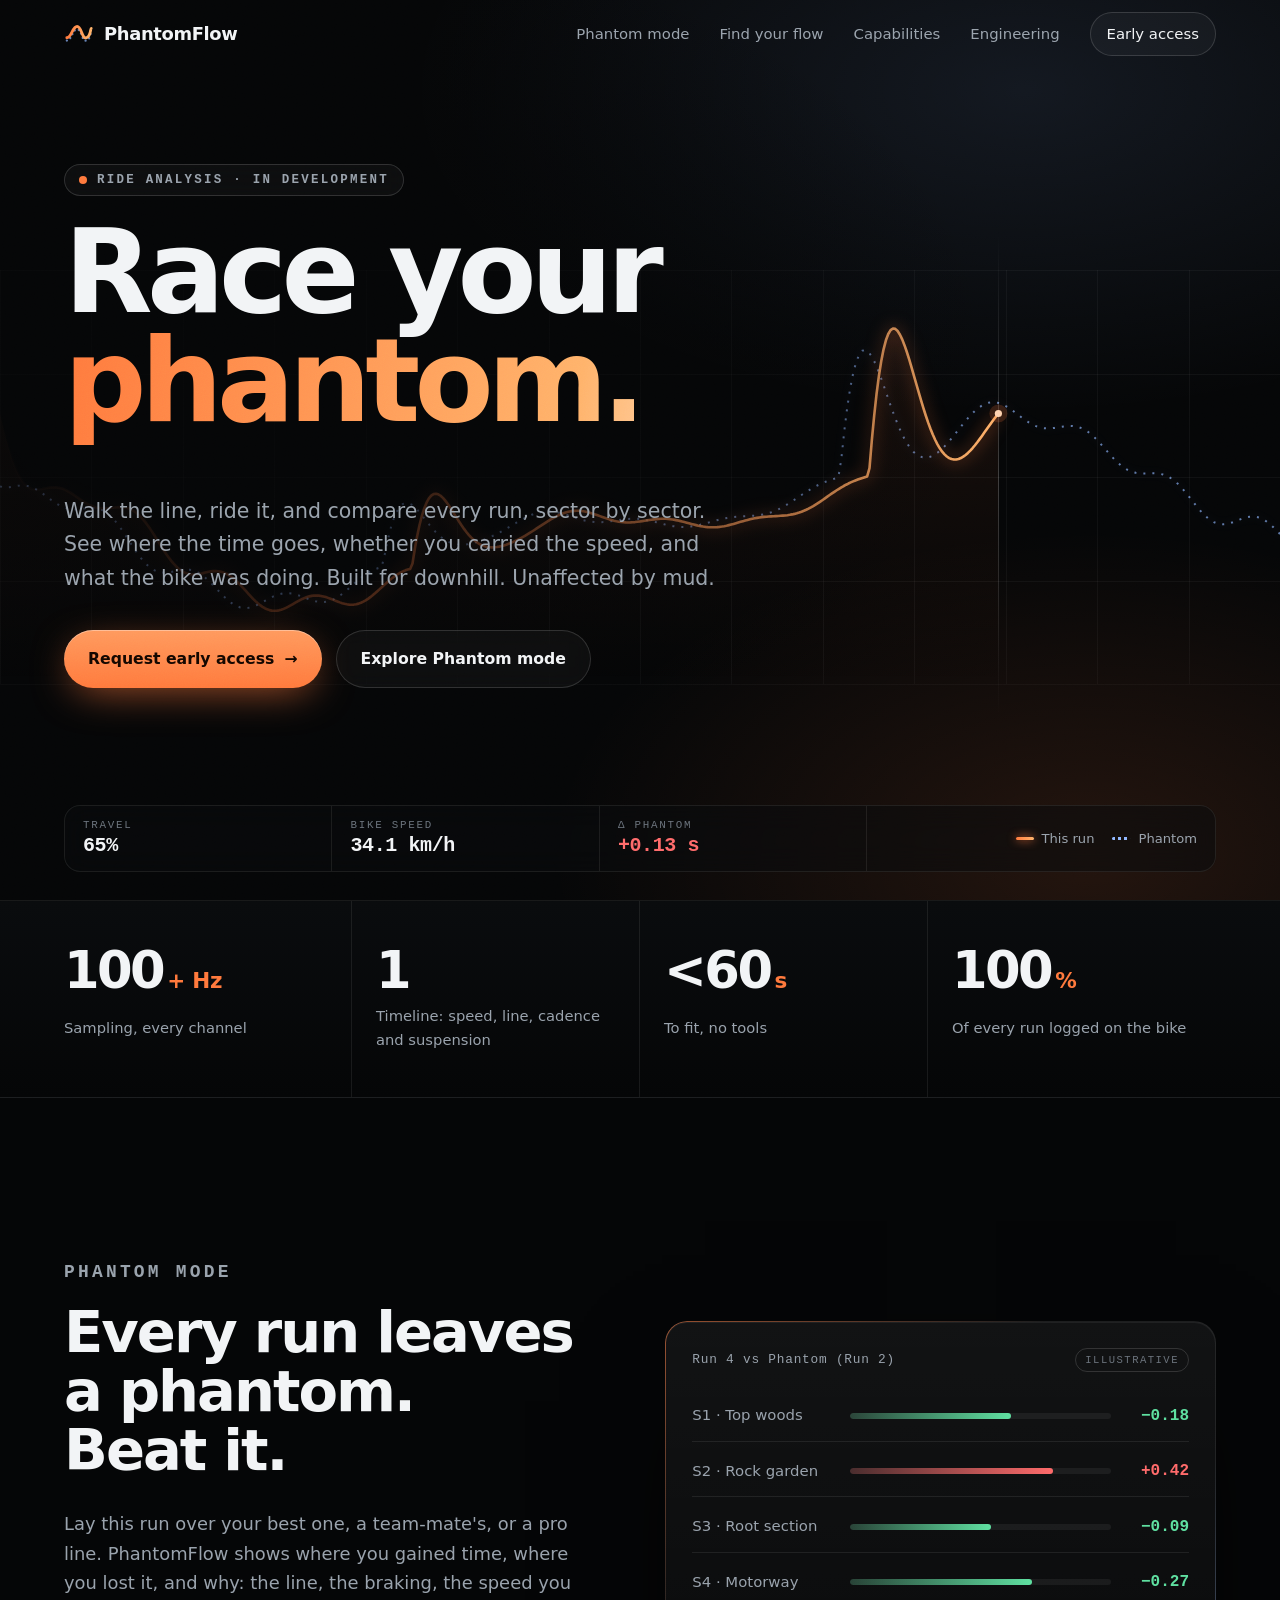
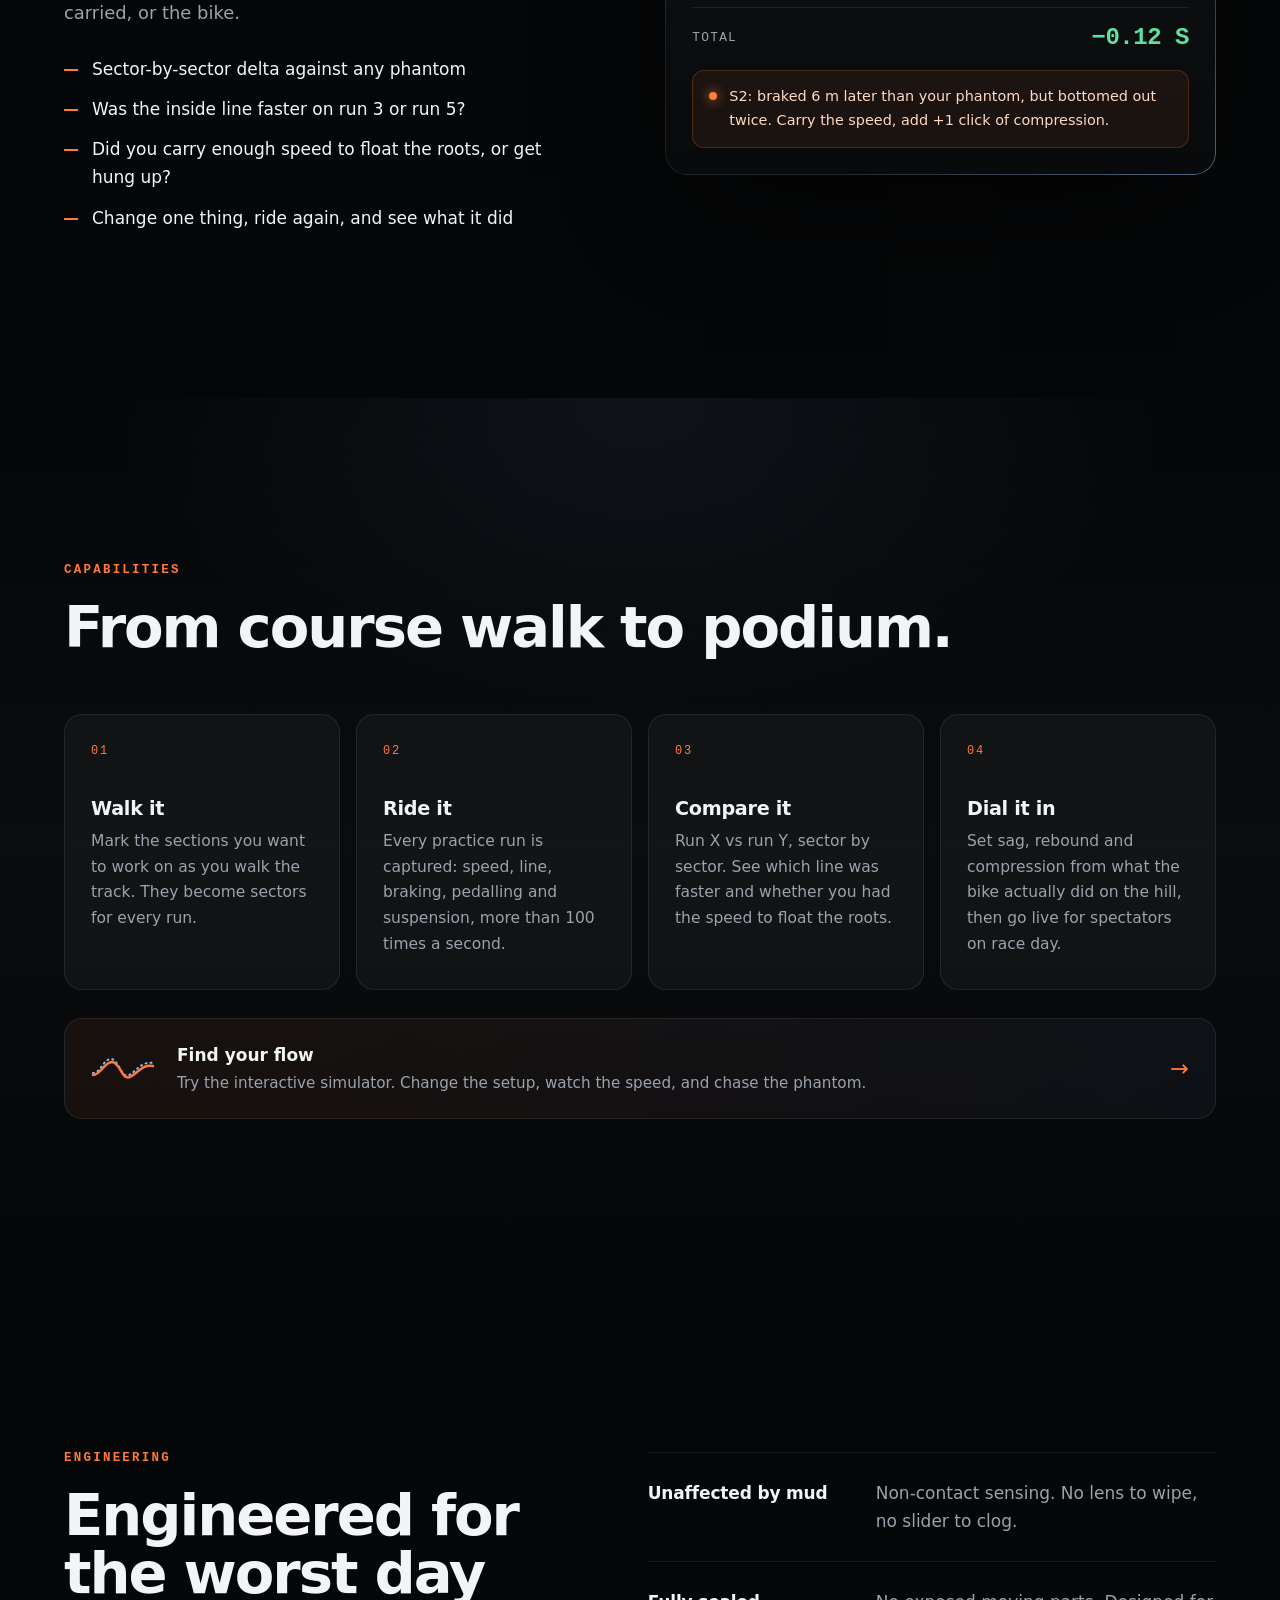
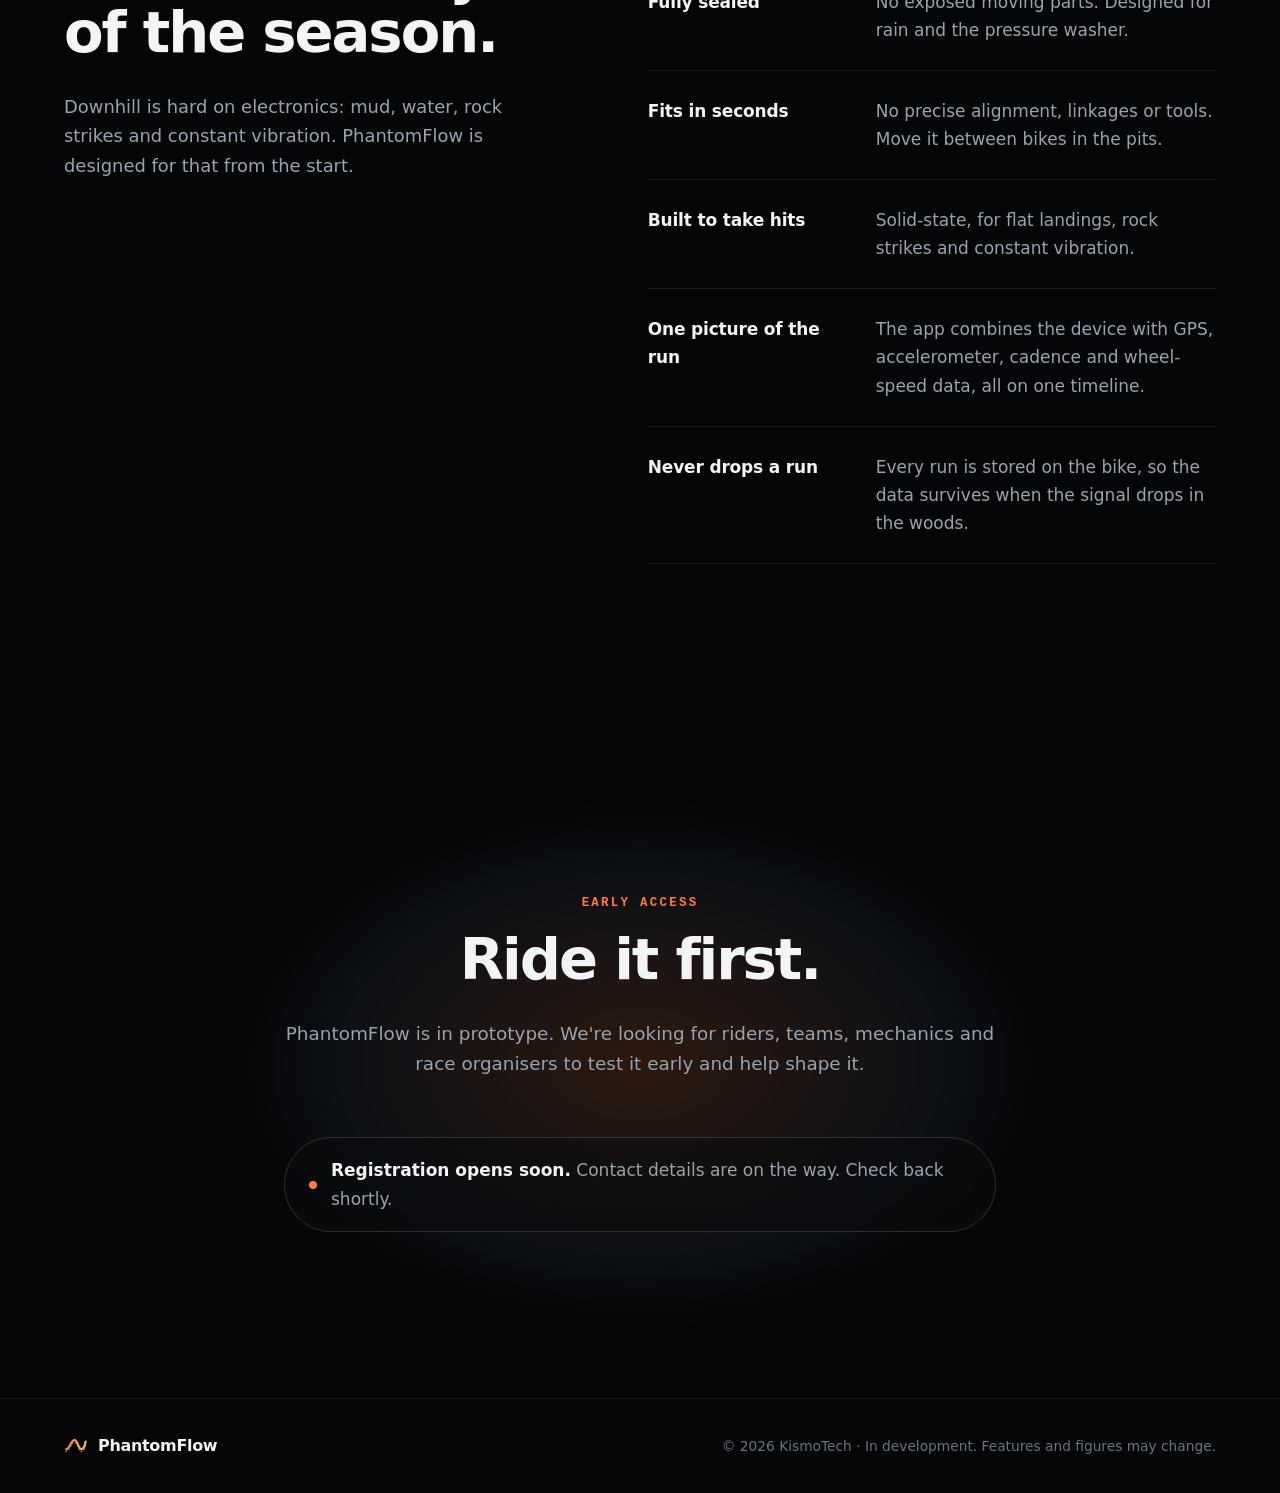
==== site/index.html @ 26a6f1a1 "Initial PhantomFlow.uk site and Pages deployment - Static site in site/: landing page (hero telemetr" ====
<!doctype html>
<html lang="en-GB">
<head>
  <meta charset="utf-8">
  <meta name="viewport" content="width=device-width, initial-scale=1">
  <title>PhantomFlow · Race your phantom</title>
  <meta name="description" content="PhantomFlow is next-generation ride analysis for downhill mountain biking. Compare every run sector by sector: speed, line, braking and suspension. Built for the mud. In development by KismoTech.">
  <meta name="color-scheme" content="dark">
  <meta name="theme-color" content="#050607">
  <meta property="og:title" content="PhantomFlow · Race your phantom">
  <meta property="og:description" content="Next-generation ride analysis for downhill mountain biking. Race your phantom.">
  <meta property="og:type" content="website">
  <link rel="icon" href="favicon.svg" type="image/svg+xml">
  <link rel="stylesheet" href="styles.css">
  <script src="main.js" defer></script>
  <script src="interactive.js" defer></script>
</head>
<body>
  <a class="skip" href="#main">Skip to content</a>

  <header class="site-header" data-header>
    <div class="wrap header-row">
      <a class="brand" href="./" aria-label="PhantomFlow home">
        <svg class="brand-mark" viewBox="0 0 32 32" aria-hidden="true"><use href="#mark"/></svg>
        <span>Phantom<b>Flow</b></span>
      </a>
      <nav aria-label="Primary">
        <a href="#phantom">Phantom mode</a>
        <a href="flow.html">Find your flow</a>
        <a href="#capabilities">Capabilities</a>
        <a href="#built">Engineering</a>
        <a href="#access" class="nav-cta">Early access</a>
      </nav>
    </div>
  </header>

  <main id="main">
    <!-- HERO -->
    <section class="hero" aria-labelledby="hero-title">
      <canvas class="hero-canvas" data-trace aria-hidden="true"></canvas>
      <div class="hero-vignette" aria-hidden="true"></div>

      <div class="wrap hero-inner">
        <p class="kicker reveal"><span class="pulse" aria-hidden="true"></span> Ride analysis · In development</p>
        <h1 id="hero-title" class="reveal">Race your<br><span class="gradient">phantom.</span></h1>
        <p class="lede reveal">Walk the line, ride it, and compare every run, sector by sector. See where
          the time goes, whether you carried the speed, and what the bike was doing. Built for downhill.
          Unaffected by mud.</p>
        <p class="hero-actions reveal">
          <a class="btn btn-primary" href="#access">Request early access <span aria-hidden="true">→</span></a>
          <a class="btn btn-quiet" href="#phantom">Explore Phantom mode</a>
        </p>
      </div>

      <div class="hud" aria-hidden="true">
        <div class="hud-cell"><span class="hud-label">Travel</span><span class="hud-val" data-hud="travel">—</span></div>
        <div class="hud-cell"><span class="hud-label">Bike speed</span><span class="hud-val" data-hud="speed">—</span></div>
        <div class="hud-cell"><span class="hud-label">Δ Phantom</span><span class="hud-val delta" data-hud="delta">—</span></div>
        <div class="hud-cell hud-legend">
          <span><i class="sw sw-live"></i>This run</span>
          <span><i class="sw sw-phantom"></i>Phantom</span>
        </div>
      </div>
    </section>

    <!-- SPEC STRIP -->
    <section class="specs" aria-label="Key figures">
      <div class="wrap spec-grid">
        <div class="spec reveal"><span class="spec-num">100<small>+ Hz</small></span><span class="spec-label">Sampling, every channel</span></div>
        <div class="spec reveal"><span class="spec-num">1</span><span class="spec-label">Timeline: speed, line, cadence and suspension</span></div>
        <div class="spec reveal"><span class="spec-num">&lt;60<small>s</small></span><span class="spec-label">To fit, no tools</span></div>
        <div class="spec reveal"><span class="spec-num">100<small>%</small></span><span class="spec-label">Of every run logged on the bike</span></div>
      </div>
    </section>

    <!-- PHANTOM MODE -->
    <section id="phantom" class="section" aria-labelledby="phantom-title">
      <div class="wrap split">
        <div class="split-copy">
          <p class="eyebrow reveal">Phantom mode</p>
          <h2 id="phantom-title" class="reveal">Every run leaves a phantom.<br>Beat it.</h2>
          <p class="reveal">Lay this run over your best one, a team-mate's, or a pro line.
            PhantomFlow shows where you gained time, where you lost it, and why: the line, the
            braking, the speed you carried, or the bike.</p>
          <ul class="bullets reveal">
            <li>Sector-by-sector delta against any phantom</li>
            <li>Was the inside line faster on run 3 or run 5?</li>
            <li>Did you carry enough speed to float the roots, or get hung up?</li>
            <li>Change one thing, ride again, and see what it did</li>
          </ul>
        </div>

        <figure class="panel sectors reveal" aria-label="Illustrative sector comparison">
          <figcaption class="panel-head">
            <span>Run 4 vs Phantom (Run 2)</span><span class="tag">Illustrative</span>
          </figcaption>
          <ol class="sector-list">
            <li><span>S1 · Top woods</span><span class="bar"><i style="--w:62%"></i></span><b class="gain">−0.18</b></li>
            <li><span>S2 · Rock garden</span><span class="bar"><i style="--w:78%" class="loss"></i></span><b class="loss">+0.42</b></li>
            <li><span>S3 · Root section</span><span class="bar"><i style="--w:54%"></i></span><b class="gain">−0.09</b></li>
            <li><span>S4 · Motorway</span><span class="bar"><i style="--w:70%"></i></span><b class="gain">−0.27</b></li>
          </ol>
          <div class="panel-foot">
            <span>Total</span><b class="gain">−0.12 s</b>
          </div>
          <p class="insight"><span class="insight-dot" aria-hidden="true"></span>S2: braked 6 m later than your phantom, but bottomed out twice. Carry the speed, add +1 click of compression.</p>
        </figure>
      </div>
    </section>

    <!-- CAPABILITIES -->
    <section id="capabilities" class="section section-tint" aria-labelledby="cap-title">
      <div class="wrap">
        <p class="eyebrow reveal">Capabilities</p>
        <h2 id="cap-title" class="reveal">From course walk to podium.</h2>
        <div class="cards">
          <article class="card reveal">
            <span class="card-idx">01</span>
            <h3>Walk it</h3>
            <p>Mark the sections you want to work on as you walk the track. They become sectors for every run.</p>
          </article>
          <article class="card reveal">
            <span class="card-idx">02</span>
            <h3>Ride it</h3>
            <p>Every practice run is captured: speed, line, braking, pedalling and suspension, more than 100 times a second.</p>
          </article>
          <article class="card reveal">
            <span class="card-idx">03</span>
            <h3>Compare it</h3>
            <p>Run X vs run Y, sector by sector. See which line was faster and whether you had the speed to float the roots.</p>
          </article>
          <article class="card reveal">
            <span class="card-idx">04</span>
            <h3>Dial it in</h3>
            <p>Set sag, rebound and compression from what the bike actually did on the hill, then go live for spectators on race day.</p>
          </article>
        </div>

        <a class="flow-teaser reveal" href="flow.html">
          <span class="flow-teaser-mark" aria-hidden="true">
            <svg viewBox="0 0 64 32"><path d="M2 20 C 10 20, 12 6, 20 6 S 30 26, 38 22 S 50 8, 62 10" fill="none" stroke="#8fb7ff" stroke-width="2" stroke-dasharray="1 4" stroke-linecap="round"/><path d="M2 22 C 10 22, 13 9, 21 9 S 31 28, 39 24 S 51 11, 62 13" fill="none" stroke="#ff7a3d" stroke-width="2.5" stroke-linecap="round"/></svg>
          </span>
          <span class="flow-teaser-copy">
            <strong>Find your flow</strong>
            <span>Try the interactive simulator. Change the setup, watch the speed, and chase the phantom.</span>
          </span>
          <span class="flow-teaser-go" aria-hidden="true">→</span>
        </a>
      </div>
    </section>

    <!-- ENGINEERING -->
    <section id="built" class="section" aria-labelledby="built-title">
      <div class="wrap two-col">
        <div>
          <p class="eyebrow reveal">Engineering</p>
          <h2 id="built-title" class="reveal">Engineered for the worst day of the season.</h2>
          <p class="muted reveal">Downhill is hard on electronics: mud, water, rock strikes and constant vibration.
            PhantomFlow is designed for that from the start.</p>
        </div>
        <ul class="ticks">
          <li class="reveal"><strong>Unaffected by mud</strong><span>Non-contact sensing. No lens to wipe, no slider to clog.</span></li>
          <li class="reveal"><strong>Fully sealed</strong><span>No exposed moving parts. Designed for rain and the pressure washer.</span></li>
          <li class="reveal"><strong>Fits in seconds</strong><span>No precise alignment, linkages or tools. Move it between bikes in the pits.</span></li>
          <li class="reveal"><strong>Built to take hits</strong><span>Solid-state, for flat landings, rock strikes and constant vibration.</span></li>
          <li class="reveal"><strong>One picture of the run</strong><span>The app combines the device with GPS, accelerometer, cadence and wheel-speed data, all on one timeline.</span></li>
          <li class="reveal"><strong>Never drops a run</strong><span>Every run is stored on the bike, so the data survives when the signal drops in the woods.</span></li>
        </ul>
      </div>
    </section>

    <!-- ACCESS -->
    <section id="access" class="section access" aria-labelledby="access-title">
      <canvas class="flow-field" data-flowfield aria-hidden="true"></canvas>
      <div class="wrap access-inner reveal">
        <p class="eyebrow">Early access</p>
        <h2 id="access-title">Ride it first.</h2>
        <p class="muted">PhantomFlow is in prototype. We're looking for riders, teams, mechanics and race
          organisers to test it early and help shape it.</p>
        <div class="contact-slot" role="status">
          <!-- CONTACT: replace this block once the domain and mailbox / form are live. -->
          <span class="pulse" aria-hidden="true"></span>
          <span><strong>Registration opens soon.</strong> Contact details are on the way. Check back shortly.</span>
        </div>
      </div>
    </section>
  </main>

  <footer class="site-footer">
    <div class="wrap footer-row">
      <a class="brand brand-sm" href="./"><svg class="brand-mark" viewBox="0 0 32 32" aria-hidden="true"><use href="#mark"/></svg><span>Phantom<b>Flow</b></span></a>
      <span>© 2026 KismoTech · In development. Features and figures may change.</span>
    </div>
  </footer>


  <svg width="0" height="0" style="position:absolute" aria-hidden="true">
    <defs>
      <linearGradient id="mark-g" x1="0" x2="1" y1="0" y2="0">
        <stop offset="0" stop-color="#ff7a3d"/><stop offset="1" stop-color="#ffb36b"/>
      </linearGradient>
    </defs>
    <symbol id="mark" viewBox="0 0 32 32">
      <path d="M3 23 C 8 23, 9 11, 14 11 S 19 25, 24 23 S 28 13, 29 13" fill="none" stroke="#8fb7ff" stroke-width="2.4" stroke-linecap="round" stroke-dasharray="0.1 4.6" opacity=".7"/>
      <path d="M3 20 C 8 20, 9 8, 14 8 S 19 22, 24 20 S 28 10, 29 10" fill="none" stroke="url(#mark-g)" stroke-width="3" stroke-linecap="round"/>
    </symbol>
  </svg>
</body>
</html>
---- site/styles.css ----
:root {
  color-scheme: dark;
  --bg: #050607;
  --bg-2: #0a0c0e;
  --surface: rgba(255, 255, 255, 0.035);
  --surface-2: rgba(255, 255, 255, 0.06);
  --hair: rgba(255, 255, 255, 0.08);
  --hair-2: rgba(255, 255, 255, 0.14);
  --text: #f2f4f6;
  --muted: #9aa3ad;
  --dim: #6b737c;
  --live: #ff7a3d;
  --live-2: #ffb36b;
  --phantom: #8fb7ff;
  --gain: #5fe0a1;
  --loss: #ff6b6b;
  --radius: 18px;
  --wrap: 1200px;
  --font: "Inter var", "Inter", "SF Pro Display", -apple-system, "Segoe UI Variable Display", "Segoe UI", system-ui, Roboto, "Helvetica Neue", Arial, sans-serif;
  --mono: "SF Mono", "JetBrains Mono", "Cascadia Code", ui-monospace, Menlo, Consolas, monospace;
  --ease: cubic-bezier(.2, .7, .1, 1);
}

*, *::before, *::after { box-sizing: border-box; }
html { scroll-behavior: smooth; background: var(--bg); }
@media (prefers-reduced-motion: reduce) { html { scroll-behavior: auto; } }

body {
  margin: 0;
  background: var(--bg);
  color: var(--text);
  font: 400 17px/1.65 var(--font);
  -webkit-font-smoothing: antialiased;
  text-rendering: optimizeLegibility;
  overflow-x: hidden;
}

/* subtle film grain over everything */
body::after {
  content: ""; position: fixed; inset: 0; pointer-events: none; z-index: 100; opacity: .06; mix-blend-mode: overlay;
  background-image: url("data:image/svg+xml,%3Csvg xmlns='http://www.w3.org/2000/svg' width='160' height='160'%3E%3Cfilter id='n'%3E%3CfeTurbulence type='fractalNoise' baseFrequency='.9' numOctaves='2' stitchTiles='stitch'/%3E%3C/filter%3E%3Crect width='100%25' height='100%25' filter='url(%23n)'/%3E%3C/svg%3E");
}

.wrap { max-width: var(--wrap); margin: 0 auto; padding: 0 24px; }
@media (max-width: 480px) { .wrap { padding: 0 16px; } }

a { color: inherit; }
h1, h2, h3 { margin: 0 0 .5em; font-weight: 700; letter-spacing: -0.035em; line-height: 1.02; }
h1 { font-size: clamp(3.2rem, 9vw, 7.5rem); font-weight: 800; letter-spacing: -0.05em; line-height: .95; }
h2 { font-size: clamp(2.1rem, 4.6vw, 3.6rem); }
h3 { font-size: 1.2rem; letter-spacing: -0.015em; line-height: 1.2; }
p { margin: 0 0 1.1em; }
.muted { color: var(--muted); }

.gradient {
  background: linear-gradient(100deg, var(--live) 0%, var(--live-2) 45%, #ffe2c4 60%, var(--phantom) 100%);
  -webkit-background-clip: text; background-clip: text; color: transparent;
  background-size: 200% 100%; animation: sheen 9s var(--ease) infinite alternate;
}
@keyframes sheen { to { background-position: 100% 0; } }

.skip { position: absolute; left: -999px; top: 8px; background: #fff; color: #000; padding: 8px 12px; border-radius: 8px; z-index: 200; }
.skip:focus { left: 8px; }
:focus-visible { outline: 2px solid var(--live); outline-offset: 4px; border-radius: 8px; }

.eyebrow, .kicker {
  font: 600 .78rem/1 var(--mono); letter-spacing: .18em; text-transform: uppercase; color: var(--live);
  margin-bottom: 22px;
}
.kicker { display: inline-flex; align-items: center; gap: 10px; color: var(--muted); padding: 9px 14px; border: 1px solid var(--hair-2); border-radius: 999px; background: var(--surface); backdrop-filter: blur(10px); }
.pulse { width: 8px; height: 8px; border-radius: 50%; background: var(--live); box-shadow: 0 0 0 0 rgba(255,122,61,.6); animation: pulse 2.2s infinite; flex: none; }
@keyframes pulse { 70% { box-shadow: 0 0 0 10px rgba(255,122,61,0); } 100% { box-shadow: 0 0 0 0 rgba(255,122,61,0); } }

/* ── Header ───────────────────────────────────────── */
.site-header { position: fixed; inset: 0 0 auto; z-index: 50; transition: background .4s var(--ease), border-color .4s var(--ease); border-bottom: 1px solid transparent; }
.site-header.is-scrolled { background: rgba(5, 6, 7, .72); backdrop-filter: saturate(160%) blur(16px); border-color: var(--hair); }
.header-row { display: flex; align-items: center; justify-content: space-between; height: 68px; gap: 20px; }
.brand { display: inline-flex; align-items: center; gap: 10px; text-decoration: none; font-weight: 600; font-size: 1.12rem; letter-spacing: -0.02em; }
.brand b { font-weight: 800; }
.brand-mark { width: 30px; height: 30px; }
nav { display: flex; align-items: center; gap: 30px; }
nav a { text-decoration: none; color: var(--muted); font-size: .93rem; transition: color .2s; }
nav a:hover { color: var(--text); }
.nav-cta { color: var(--text) !important; padding: 9px 16px; border: 1px solid var(--hair-2); border-radius: 999px; background: var(--surface); }
.nav-cta:hover { border-color: rgba(255,122,61,.6); }
@media (max-width: 760px) { nav a:not(.nav-cta) { display: none; } }

/* ── Buttons ─────────────────────────────────────── */
.btn { display: inline-flex; align-items: center; gap: 10px; padding: 15px 24px; border-radius: 999px; font-weight: 600; font-size: .98rem; text-decoration: none; transition: transform .25s var(--ease), box-shadow .25s var(--ease), background .25s; }
.btn:hover { transform: translateY(-2px); }
.btn-primary { color: #140700; background: linear-gradient(180deg, #ff9a5e, var(--live)); box-shadow: 0 10px 40px -10px rgba(255,122,61,.7), inset 0 1px 0 rgba(255,255,255,.35); }
.btn-primary:hover { box-shadow: 0 16px 50px -10px rgba(255,122,61,.85), inset 0 1px 0 rgba(255,255,255,.35); }
.btn-quiet { color: var(--text); border: 1px solid var(--hair-2); background: var(--surface); backdrop-filter: blur(10px); }
.btn-quiet:hover { background: var(--surface-2); }

/* ── Hero ────────────────────────────────────────── */
.hero { position: relative; min-height: 100svh; display: flex; flex-direction: column; justify-content: center; padding: 120px 0 150px; overflow: hidden; isolation: isolate; }
.hero-canvas { position: absolute; inset: 0; width: 100%; height: 100%; z-index: -2; }
.hero-vignette { position: absolute; inset: 0; z-index: -1; pointer-events: none;
  background:
    radial-gradient(60% 50% at 18% 40%, rgba(5,6,7,.92) 0%, rgba(5,6,7,.55) 55%, transparent 100%),
    radial-gradient(80% 60% at 80% 10%, rgba(143,183,255,.10), transparent 60%),
    radial-gradient(70% 60% at 85% 95%, rgba(255,122,61,.12), transparent 60%),
    linear-gradient(180deg, rgba(5,6,7,.6) 0%, transparent 25%, transparent 70%, var(--bg) 100%);
}
.hero-inner { position: relative; width: 100%; }
.lede { font-size: clamp(1.1rem, 1.6vw, 1.32rem); color: var(--muted); max-width: 32em; margin-top: 8px; }
.hero-actions { display: flex; flex-wrap: wrap; gap: 14px; margin-top: 34px; }

.hud { position: absolute; left: 50%; bottom: 28px; transform: translateX(-50%); width: min(var(--wrap) - 48px, calc(100% - 32px));
  display: grid; grid-template-columns: repeat(3, 1fr) 1.3fr; border: 1px solid var(--hair); border-radius: 16px; background: rgba(10,12,14,.55); backdrop-filter: blur(14px); overflow: hidden; }
.hud-cell { padding: 14px 18px; display: grid; gap: 4px; border-right: 1px solid var(--hair); }
.hud-cell:last-child { border-right: 0; }
.hud-label { font: 500 .68rem/1 var(--mono); letter-spacing: .16em; text-transform: uppercase; color: var(--dim); }
.hud-val { font: 600 1.25rem/1.1 var(--mono); font-variant-numeric: tabular-nums; letter-spacing: -0.02em; }
.hud-val.delta.ahead { color: var(--gain); }
.hud-val.delta.behind { color: var(--loss); }
.hud-legend { display: flex; align-items: center; justify-content: flex-end; gap: 18px; font-size: .82rem; color: var(--muted); }
.hud-legend span { display: inline-flex; align-items: center; gap: 8px; }
.sw { width: 18px; height: 3px; border-radius: 2px; display: inline-block; }
.sw-live { background: linear-gradient(90deg, var(--live), var(--live-2)); box-shadow: 0 0 10px var(--live); }
.sw-phantom { background: repeating-linear-gradient(90deg, var(--phantom) 0 3px, transparent 3px 6px); }
@media (max-width: 760px) {
  .hud { grid-template-columns: repeat(3, 1fr); }
  .hud-legend { display: none; }
  .hud-cell { padding: 12px; }
  .hud-val { font-size: 1.02rem; }
}

/* ── Spec strip ─────────────────────────────────── */
.specs { border-block: 1px solid var(--hair); background: linear-gradient(180deg, var(--bg-2), var(--bg)); }
.spec-grid { display: grid; grid-template-columns: repeat(4, 1fr); }
.spec { padding: 44px 24px; border-right: 1px solid var(--hair); display: grid; gap: 8px; }
.spec:first-child { padding-left: 0; }
.spec:last-child { border-right: 0; }
.spec-num { font-size: clamp(2.2rem, 4vw, 3.4rem); font-weight: 700; letter-spacing: -0.05em; line-height: 1; font-variant-numeric: tabular-nums; }
.spec-num small { font-size: .42em; font-weight: 600; letter-spacing: -0.01em; color: var(--live); margin-left: 4px; }
.spec-label { color: var(--muted); font-size: .92rem; }
@media (max-width: 860px) {
  .spec-grid { grid-template-columns: repeat(2, 1fr); }
  .spec { padding: 30px 20px; }
  .spec:nth-child(2n) { border-right: 0; }
  .spec:nth-child(-n+2) { border-bottom: 1px solid var(--hair); }
  .spec:nth-child(odd) { padding-left: 0; }
}

/* ── Sections ───────────────────────────────────── */
.section { padding: clamp(90px, 13vw, 170px) 0; position: relative; }
.section-tint { background:
  radial-gradient(60% 50% at 50% 0%, rgba(143,183,255,.07), transparent 70%),
  linear-gradient(180deg, var(--bg) 0%, var(--bg-2) 50%, var(--bg) 100%); }

.split { display: grid; grid-template-columns: 1fr 1.05fr; gap: clamp(40px, 6vw, 90px); align-items: center; }
@media (max-width: 920px) { .split { grid-template-columns: 1fr; } }
.split-copy > p { color: var(--muted); font-size: 1.12rem; max-width: 30em; }
.bullets { list-style: none; padding: 0; margin: 28px 0 0; display: grid; gap: 12px; }
.bullets li { display: flex; gap: 14px; align-items: baseline; color: var(--text); }
.bullets li::before { content: ""; width: 14px; height: 2px; background: var(--live); flex: none; transform: translateY(-4px); }

/* glass panel */
.panel { margin: 0; position: relative; border-radius: 22px; padding: 26px; background: linear-gradient(180deg, rgba(255,255,255,.055), rgba(255,255,255,.02)); border: 1px solid var(--hair); box-shadow: 0 40px 120px -40px rgba(0,0,0,.9), inset 0 1px 0 rgba(255,255,255,.06); }
.panel::before { content: ""; position: absolute; inset: -1px; border-radius: inherit; padding: 1px; pointer-events: none;
  background: linear-gradient(140deg, rgba(255,122,61,.55), transparent 35%, transparent 65%, rgba(143,183,255,.45));
  -webkit-mask: linear-gradient(#000 0 0) content-box, linear-gradient(#000 0 0); -webkit-mask-composite: xor; mask-composite: exclude; }
.panel-head { display: flex; justify-content: space-between; align-items: center; font: 500 .8rem/1 var(--mono); letter-spacing: .06em; color: var(--muted); margin-bottom: 18px; }
.tag { white-space: nowrap; font-size: .66rem; letter-spacing: .14em; text-transform: uppercase; padding: 6px 9px; border-radius: 999px; border: 1px solid var(--hair-2); color: var(--dim); }
.sector-list { list-style: none; margin: 0; padding: 0; display: grid; gap: 4px; }
.sector-list li { display: grid; grid-template-columns: 9.5em 1fr 4.2em; gap: 16px; align-items: center; padding: 13px 0; border-bottom: 1px solid var(--hair); font-size: .93rem; }
.sector-list li > span:first-child { color: var(--muted); }
.sector-list b, .panel-foot b { font: 600 1rem/1 var(--mono); text-align: right; font-variant-numeric: tabular-nums; }
.bar { height: 6px; border-radius: 6px; background: rgba(255,255,255,.06); overflow: hidden; }
.bar i { display: block; height: 100%; width: 0; border-radius: inherit; background: linear-gradient(90deg, rgba(95,224,161,.2), var(--gain)); transition: width 1.4s var(--ease) .2s; }
.bar i.loss { background: linear-gradient(90deg, rgba(255,107,107,.2), var(--loss)); }
.is-visible .bar i { width: var(--w); }
.gain { color: var(--gain); } .loss { color: var(--loss); }
.panel-foot { display: flex; justify-content: space-between; align-items: center; padding: 18px 0 4px; font: 500 .8rem/1 var(--mono); letter-spacing: .1em; text-transform: uppercase; color: var(--muted); }
.panel-foot b { font-size: 1.5rem; letter-spacing: -0.02em; }
.insight { display: flex; gap: 12px; align-items: flex-start; margin: 16px 0 0; padding: 14px 16px; border-radius: 12px; background: rgba(255,122,61,.07); border: 1px solid rgba(255,122,61,.22); font-size: .9rem; color: #ffd9c2; }
.insight-dot { width: 8px; height: 8px; border-radius: 50%; background: var(--live); margin-top: 7px; flex: none; box-shadow: 0 0 12px var(--live); }
@media (max-width: 520px) { .sector-list li { grid-template-columns: 1fr 3.6em; } .sector-list .bar { grid-column: 1 / -1; grid-row: 2; } }

/* cards */
.cards { display: grid; grid-template-columns: repeat(4, 1fr); gap: 16px; margin-top: 56px; }
@media (max-width: 1000px) { .cards { grid-template-columns: repeat(2, 1fr); } }
@media (max-width: 560px) { .cards { grid-template-columns: 1fr; } }
.card { position: relative; padding: 30px 26px 32px; border-radius: var(--radius); background: var(--surface); border: 1px solid var(--hair); transition: transform .5s var(--ease), border-color .4s, background .4s; overflow: hidden; }
.card::after { content: ""; position: absolute; inset: auto -40% -60% -40%; height: 70%; background: radial-gradient(closest-side, rgba(255,122,61,.18), transparent); opacity: 0; transition: opacity .5s; }
.card:hover { transform: translateY(-4px); border-color: var(--hair-2); background: var(--surface-2); }
.card:hover::after { opacity: 1; }
.card-idx { display: block; font: 500 .75rem/1 var(--mono); color: var(--live); letter-spacing: .14em; margin-bottom: 40px; }
.card p { color: var(--muted); margin: 0; font-size: .97rem; }

/* engineering */
.two-col { display: grid; grid-template-columns: 1fr 1.15fr; gap: clamp(40px, 7vw, 110px); align-items: start; }
@media (max-width: 920px) { .two-col { grid-template-columns: 1fr; } }
.two-col > div { position: sticky; top: 110px; }
@media (max-width: 920px) { .two-col > div { position: static; } }
.two-col .muted { font-size: 1.12rem; max-width: 28em; }
.ticks { list-style: none; margin: 0; padding: 0; border-top: 1px solid var(--hair); }
.ticks li { display: grid; grid-template-columns: 12em 1fr; gap: 24px; padding: 26px 0; border-bottom: 1px solid var(--hair); }
.ticks strong { font-weight: 650; letter-spacing: -0.01em; }
.ticks span { color: var(--muted); }
@media (max-width: 600px) { .ticks li { grid-template-columns: 1fr; gap: 6px; } }

/* access */
.access { overflow: hidden; }
.access::before { content: ""; position: absolute; left: 50%; top: 50%; width: 1100px; height: 700px; transform: translate(-50%, -50%); pointer-events: none;
  background: radial-gradient(closest-side, rgba(255,122,61,.16), rgba(143,183,255,.06) 55%, transparent 75%); filter: blur(10px); }
.access-inner { position: relative; max-width: 760px; text-align: center; }
.access-inner .muted { font-size: 1.15rem; }
.contact-slot { margin: 38px auto 0; display: inline-flex; align-items: center; gap: 14px; text-align: left; padding: 18px 24px; border-radius: 999px; border: 1px solid var(--hair-2); background: rgba(10,12,14,.6); backdrop-filter: blur(12px); color: var(--muted); }
.contact-slot strong { color: var(--text); font-weight: 600; }
@media (max-width: 600px) { .contact-slot { border-radius: 18px; } }

/* footer */
.site-footer { border-top: 1px solid var(--hair); padding: 34px 0; font-size: .86rem; color: var(--dim); }
.footer-row { display: flex; justify-content: space-between; align-items: center; gap: 16px; flex-wrap: wrap; }
.brand-sm { font-size: 1rem; color: var(--text); }
.brand-sm .brand-mark { width: 24px; height: 24px; }

/* ── Reveal on scroll ───────────────────────────── */
.js .reveal { opacity: 0; transform: translateY(26px); filter: blur(6px); transition: opacity 1s var(--ease), transform 1s var(--ease), filter 1s var(--ease); transition-delay: var(--d, 0s); }
.js .reveal.is-visible { opacity: 1; transform: none; filter: none; }
@media (prefers-reduced-motion: reduce) {
  .js .reveal { opacity: 1; transform: none; filter: none; transition: none; }
  .gradient, .pulse { animation: none; }
  .bar i { transition: none; }
}

/* ── Find your flow (tuner) ─────────────────────── */
.section-flow { background: radial-gradient(55% 45% at 50% 60%, rgba(255,122,61,.07), transparent 70%); }
.flow-head { max-width: 760px; margin: 0 auto 48px; text-align: center; }
.flow-head .muted { font-size: 1.12rem; }
.tuner { max-width: 980px; margin: 0 auto; padding: 26px 26px 30px; }
.tuner-top { display: flex; justify-content: space-between; align-items: flex-start; gap: 16px; margin-bottom: 14px; }
.readouts { display: grid; grid-template-columns: repeat(4, minmax(0, 1fr)); gap: 28px; }
.readouts > div { display: grid; gap: 6px; }
.readouts b { font: 600 1.35rem/1 var(--mono); font-variant-numeric: tabular-nums; letter-spacing: -0.02em; transition: color .3s; }
.tuner-canvas { width: 100%; height: clamp(320px, 40vw, 440px); display: block; border-radius: 12px; background: rgba(0,0,0,.25); border: 1px solid var(--hair); }
.tuner-verdict { min-height: 1.6em; margin: 14px 0 22px; color: var(--muted); font-size: .95rem; }
.tuner-verdict strong { color: var(--text); }
.controls { display: grid; grid-template-columns: 1fr 1fr; gap: 28px 40px; }
.control { display: grid; gap: 10px; }
.control-row { display: flex; justify-content: space-between; font-weight: 600; font-size: .95rem; }
.control-row output { font: 600 .95rem/1 var(--mono); color: var(--live); }
.control-hint { display: flex; justify-content: space-between; font: 500 .7rem/1 var(--mono); letter-spacing: .14em; text-transform: uppercase; color: var(--dim); }
input[type="range"] { -webkit-appearance: none; appearance: none; width: 100%; height: 28px; background: transparent; cursor: pointer; margin: 0; }
input[type="range"]::-webkit-slider-runnable-track { height: 4px; border-radius: 4px; background: linear-gradient(90deg, var(--live) var(--p, 50%), rgba(255,255,255,.1) var(--p, 50%)); }
input[type="range"]::-moz-range-track { height: 4px; border-radius: 4px; background: rgba(255,255,255,.1); }
input[type="range"]::-moz-range-progress { height: 4px; border-radius: 4px; background: var(--live); }
input[type="range"]::-webkit-slider-thumb { -webkit-appearance: none; width: 22px; height: 22px; margin-top: -9px; border-radius: 50%; background: #fff; border: 0; box-shadow: 0 0 0 6px rgba(255,122,61,.22), 0 4px 14px rgba(0,0,0,.6); transition: box-shadow .2s; }
input[type="range"]::-moz-range-thumb { width: 22px; height: 22px; border-radius: 50%; background: #fff; border: 0; box-shadow: 0 0 0 6px rgba(255,122,61,.22), 0 4px 14px rgba(0,0,0,.6); }
input[type="range"]:hover::-webkit-slider-thumb, input[type="range"]:focus-visible::-webkit-slider-thumb { box-shadow: 0 0 0 9px rgba(255,122,61,.3), 0 4px 14px rgba(0,0,0,.6); }
input[type="range"]:focus-visible { outline: none; }
@media (max-width: 760px) {
  .tuner { padding: 20px 16px 24px; }
  .tuner-top { flex-direction: column-reverse; }
  .readouts { grid-template-columns: repeat(2, 1fr); gap: 16px 24px; width: 100%; }
  .controls { grid-template-columns: 1fr; }
}

/* ── Flow field behind early access ─────────────── */
.flow-field { position: absolute; inset: 0; width: 100%; height: 100%; z-index: 0; opacity: .9;
  -webkit-mask: radial-gradient(70% 70% at 50% 50%, #000 30%, transparent 85%); mask: radial-gradient(70% 70% at 50% 50%, #000 30%, transparent 85%); }
.access-inner { z-index: 1; }


@media (max-width: 899px) {
  .hero { justify-content: flex-start; padding: 116px 0 290px; }
  .kicker { font-size: .66rem; letter-spacing: .12em; white-space: nowrap; }
}
@media (max-width: 480px) { .panel-head { font-size: .7rem; letter-spacing: .02em; } .panel-head .tag { display: none; } .hud-cell .hud-label { letter-spacing: .08em; } }

/* ── Flow teaser (home) ─────────────────────────── */
.flow-teaser { margin-top: 28px; display: flex; align-items: center; gap: 22px; padding: 22px 26px; border-radius: var(--radius); border: 1px solid var(--hair); background: linear-gradient(100deg, rgba(255,122,61,.07), rgba(143,183,255,.05)); text-decoration: none; transition: border-color .3s, transform .4s var(--ease); }
.flow-teaser:hover { border-color: rgba(255,122,61,.45); transform: translateY(-2px); }
.flow-teaser-mark svg { width: 64px; height: 32px; display: block; }
.flow-teaser-copy { display: grid; gap: 2px; flex: 1; }
.flow-teaser-copy span { color: var(--muted); font-size: .95rem; }
.flow-teaser-go { font-size: 1.4rem; color: var(--live); transition: transform .3s var(--ease); }
.flow-teaser:hover .flow-teaser-go { transform: translateX(4px); }
@media (max-width: 560px) { .flow-teaser-mark { display: none; } .flow-teaser { padding: 18px 20px; } }

/* ── Flow page ──────────────────────────────────── */
.flow-page { padding-top: 140px; min-height: 100svh; }
.flow-page h1 { font-size: clamp(2.8rem, 7vw, 5rem); }
.back { display: inline-flex; gap: 8px; margin-bottom: 26px; color: var(--muted); text-decoration: none; font-size: .9rem; }
.back:hover { color: var(--text); }
.howto { max-width: 980px; margin: 56px auto 0; display: grid; grid-template-columns: repeat(3, 1fr); gap: 28px; }
.howto-item h2 { font-size: 1.05rem; letter-spacing: -0.01em; margin: 14px 0 6px; }
.howto-item p { color: var(--muted); font-size: .94rem; margin: 0; }
.howto-item .sw { width: 28px; }
.howto-dot { display: inline-block; width: 10px; height: 10px; border-radius: 50%; background: var(--loss); box-shadow: 0 0 0 5px rgba(255,107,107,.2); }
@media (max-width: 760px) { .howto { grid-template-columns: 1fr; gap: 20px; } }
.flow-note { max-width: 980px; margin: 44px auto 0; color: var(--dim); font-size: .88rem; text-align: center; }
.flow-cta { display: flex; justify-content: center; flex-wrap: wrap; gap: 14px; margin-top: 30px; }
nav a[aria-current="page"] { color: var(--text); }

/* ── Flow page: splits, float, fusion ───────────── */
.splits { list-style: none; margin: 14px 0 0; padding: 0; display: grid; grid-template-columns: repeat(4, 1fr); gap: 10px; }
.splits li { display: flex; justify-content: space-between; align-items: baseline; gap: 8px; padding: 10px 12px; border-radius: 10px; background: rgba(255,255,255,.03); border: 1px solid var(--hair); font-size: .82rem; color: var(--muted); }
.splits b { font: 600 .95rem/1 var(--mono); font-variant-numeric: tabular-nums; }
@media (max-width: 760px) { .splits { grid-template-columns: repeat(2, 1fr); } }
.sw-float { background: repeating-linear-gradient(90deg, var(--gain) 0 4px, transparent 4px 7px); }
.fusion { max-width: 980px; margin: 72px auto 0; padding: 34px; border-radius: 22px; border: 1px solid var(--hair); background: linear-gradient(160deg, rgba(143,183,255,.06), rgba(255,122,61,.04)); }
.fusion h2 { font-size: clamp(1.5rem, 3vw, 2.1rem); }
.fusion > p { color: var(--muted); max-width: 46em; }
.fusion-list { list-style: none; margin: 26px 0 0; padding: 0; display: grid; grid-template-columns: repeat(4, 1fr); gap: 20px; }
.fusion-list li { display: grid; gap: 6px; padding-top: 14px; border-top: 2px solid rgba(255,122,61,.5); }
.fusion-list span { color: var(--muted); font-size: .92rem; }
@media (max-width: 860px) { .fusion-list { grid-template-columns: repeat(2, 1fr); } .fusion { padding: 24px; } }
@media (max-width: 520px) { .fusion-list { grid-template-columns: 1fr; } }
.readouts b.gain { color: var(--gain); } .readouts b.loss { color: var(--loss); }
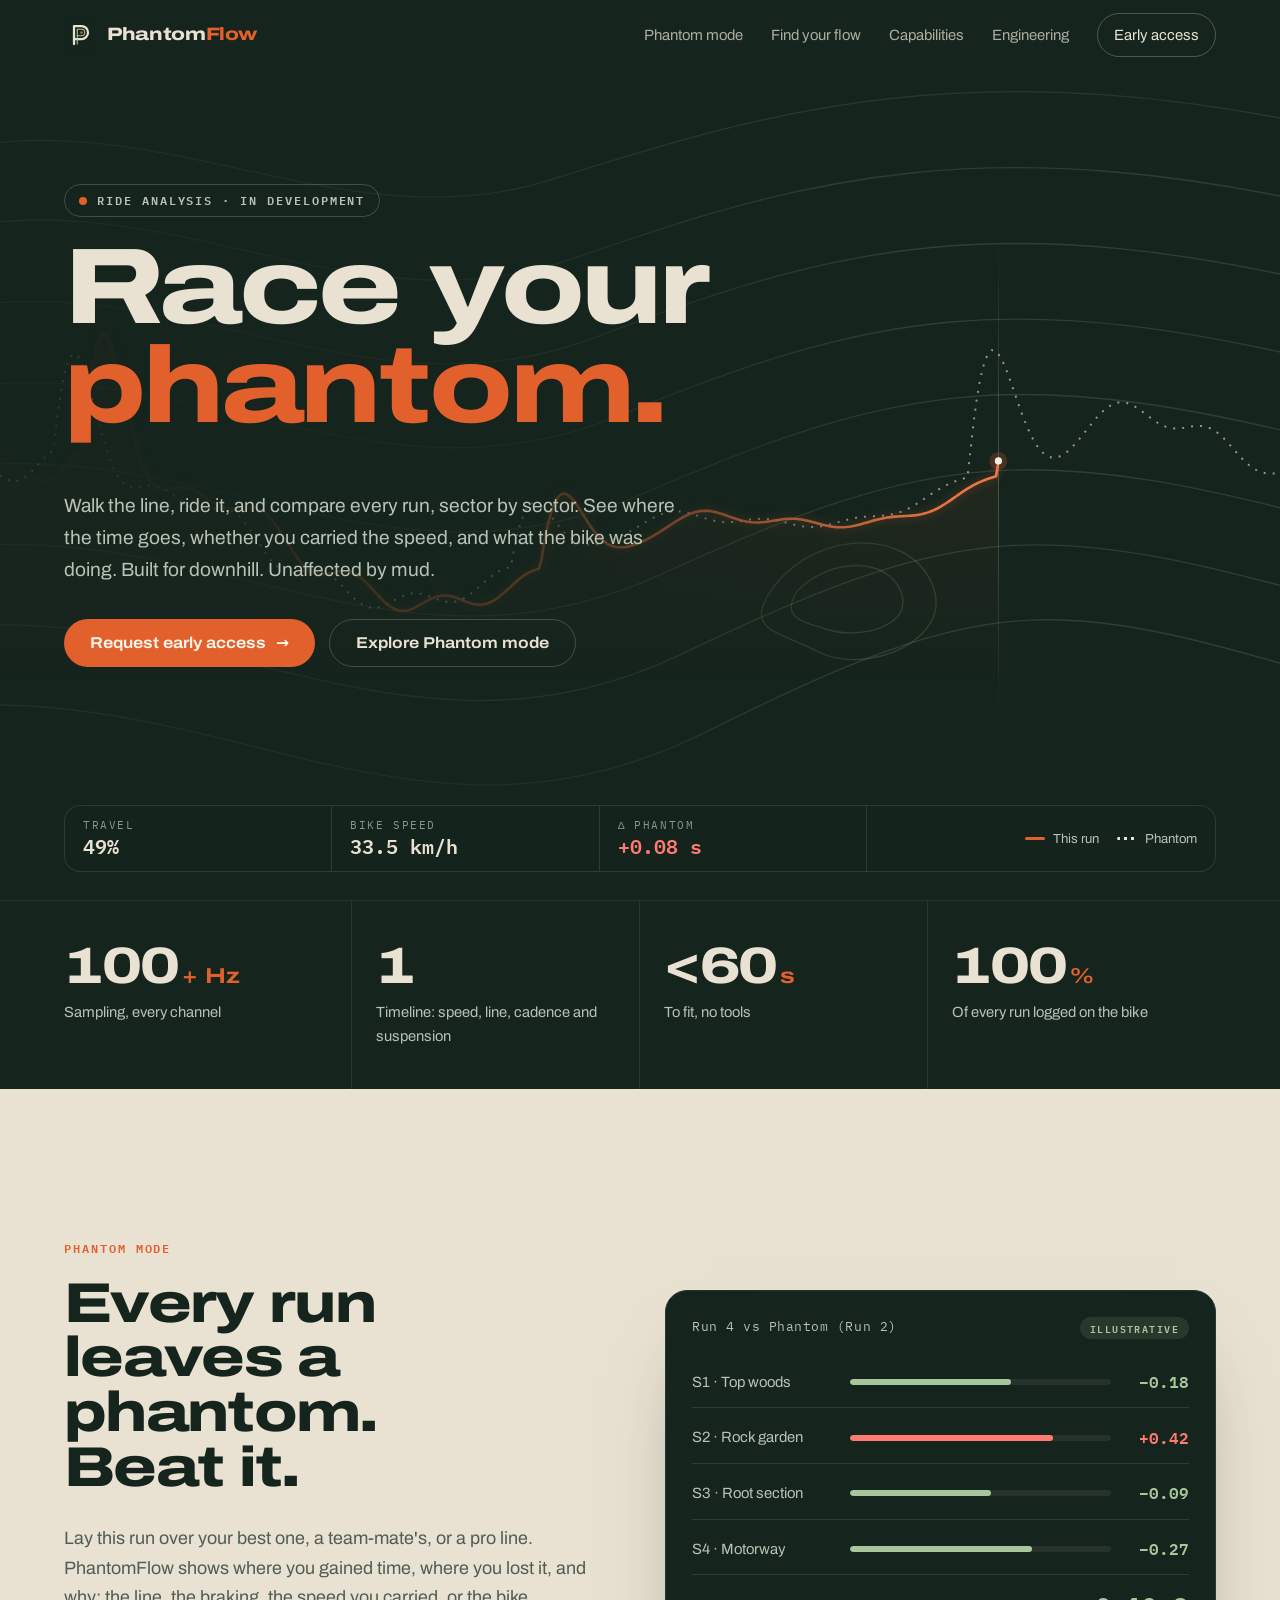
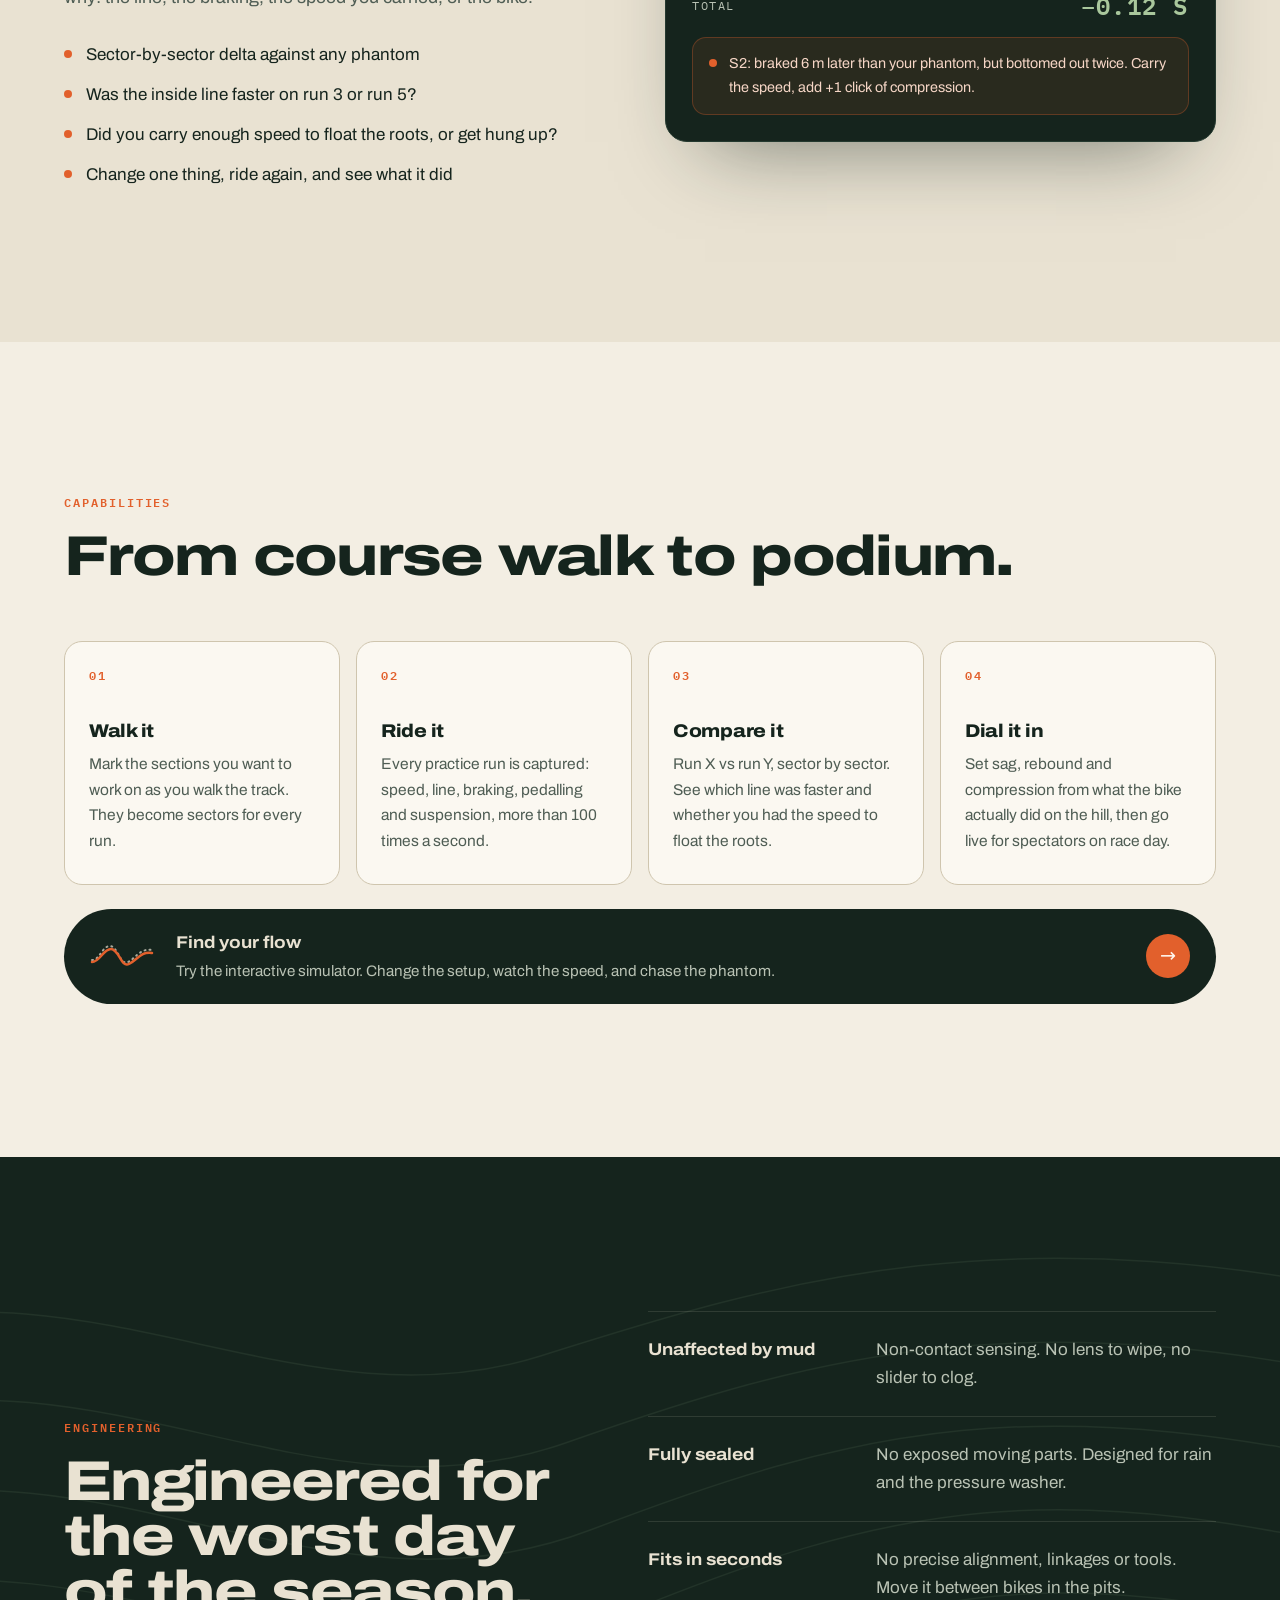
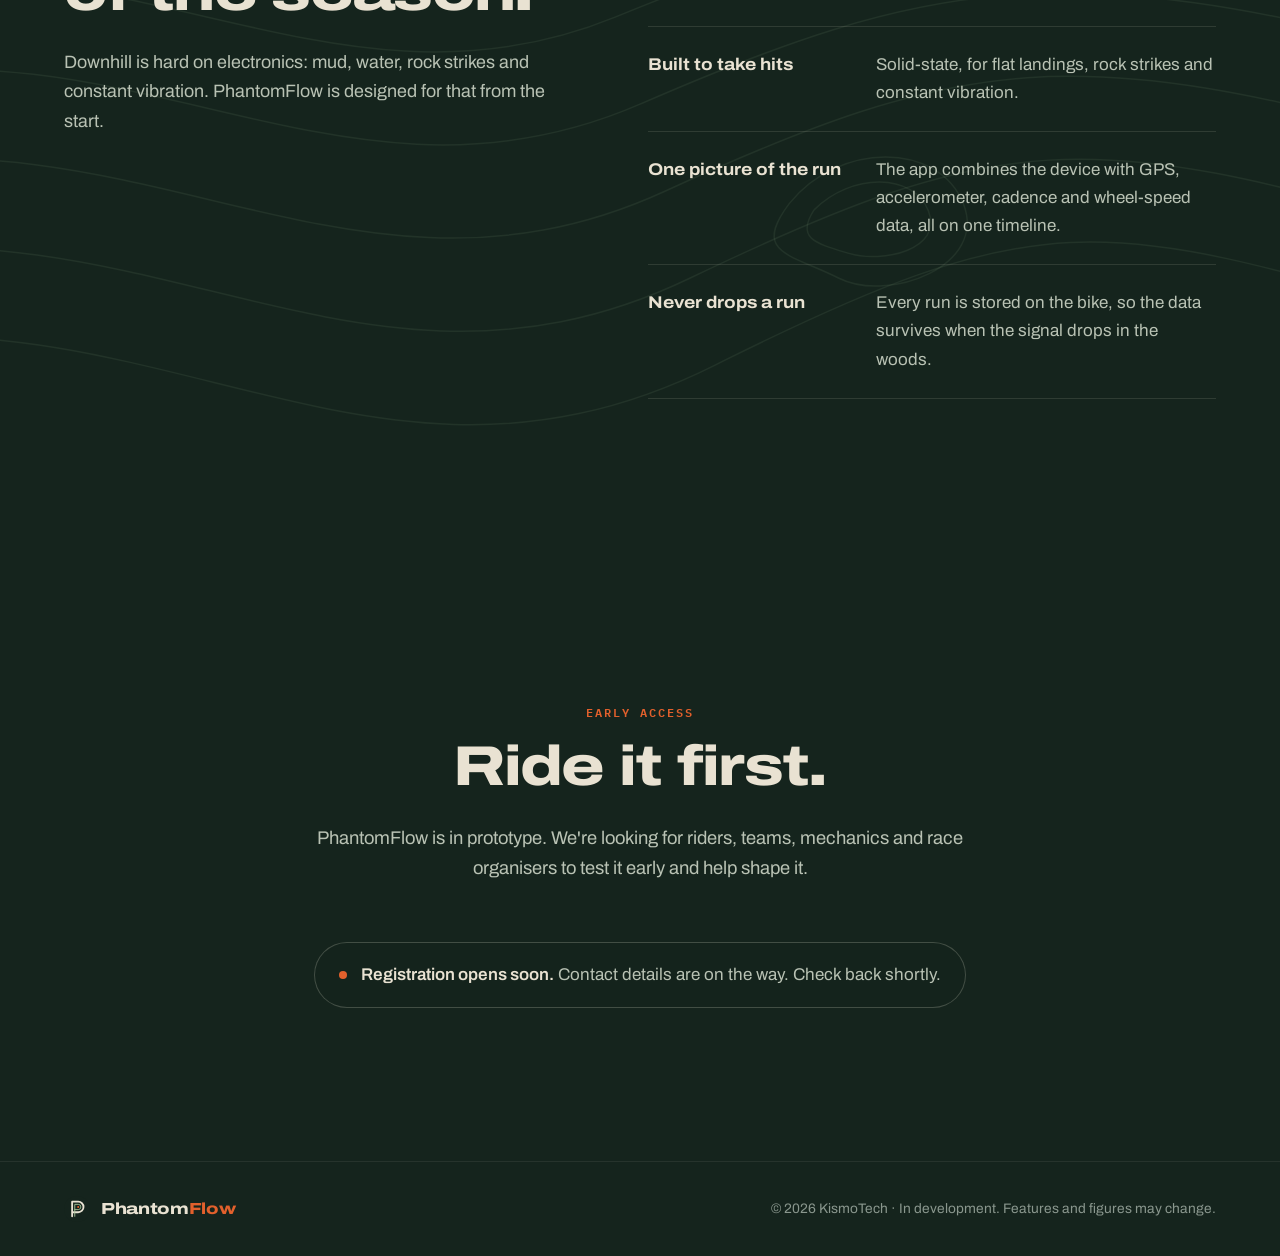
==== commit 3590bfab: "Apply Contour brand - Forest / sand / oxide palette as CSS tokens; light sand sections with   .dark " ====
--- a/site/index.html
+++ b/site/index.html
@@ -5,12 +5,13 @@
   <meta name="viewport" content="width=device-width, initial-scale=1">
   <title>PhantomFlow · Race your phantom</title>
   <meta name="description" content="PhantomFlow is next-generation ride analysis for downhill mountain biking. Compare every run sector by sector: speed, line, braking and suspension. Built for the mud. In development by KismoTech.">
-  <meta name="color-scheme" content="dark">
-  <meta name="theme-color" content="#050607">
+  <meta name="theme-color" content="#15241D">
   <meta property="og:title" content="PhantomFlow · Race your phantom">
   <meta property="og:description" content="Next-generation ride analysis for downhill mountain biking. Race your phantom.">
   <meta property="og:type" content="website">
   <link rel="icon" href="favicon.svg" type="image/svg+xml">
+  <link rel="preload" href="fonts/archivo-var-latin.woff2" as="font" type="font/woff2" crossorigin>
+  <link rel="preload" href="fonts/ibm-plex-mono-400-latin.woff2" as="font" type="font/woff2" crossorigin>
   <link rel="stylesheet" href="styles.css">
   <script src="main.js" defer></script>
   <script src="interactive.js" defer></script>
@@ -21,7 +22,7 @@
   <header class="site-header" data-header>
     <div class="wrap header-row">
       <a class="brand" href="./" aria-label="PhantomFlow home">
-        <svg class="brand-mark" viewBox="0 0 32 32" aria-hidden="true"><use href="#mark"/></svg>
+        <svg class="brand-mark" viewBox="0 0 64 64" aria-hidden="true"><use href="#mark"/></svg>
         <span>Phantom<b>Flow</b></span>
       </a>
       <nav aria-label="Primary">
@@ -36,7 +37,19 @@
 
   <main id="main">
     <!-- HERO -->
-    <section class="hero" aria-labelledby="hero-title">
+    <section class="hero dark" aria-labelledby="hero-title">
+      <svg class="contours" viewBox="0 0 1200 800" preserveAspectRatio="xMidYMid slice" aria-hidden="true">
+        <path d="M-40 140 C 160 80, 330 220, 520 160 S 900 40, 1240 120"/>
+        <path d="M-40 210 C 170 150, 340 300, 540 230 S 910 110, 1240 190"/>
+        <path d="M-40 280 C 180 225, 350 380, 560 300 S 920 180, 1240 260"/>
+        <path d="M-40 350 C 190 300, 360 460, 580 370 S 930 250, 1240 330"/>
+        <path d="M-40 420 C 200 375, 370 540, 600 440 S 940 320, 1240 400"/>
+        <path d="M-40 490 C 210 450, 380 620, 620 510 S 950 390, 1240 470"/>
+        <path d="M-40 560 C 220 525, 390 700, 640 580 S 960 460, 1240 540"/>
+        <path d="M-40 630 C 230 600, 400 780, 660 650 S 970 530, 1240 610"/>
+        <path d="M720 520 C 760 470, 840 470, 860 520 S 800 600, 760 580 S 690 560, 720 520"/>
+        <path d="M740 525 C 770 495, 820 495, 832 526 S 795 568, 768 560 S 725 548, 740 525"/>
+      </svg>
       <canvas class="hero-canvas" data-trace aria-hidden="true"></canvas>
       <div class="hero-vignette" aria-hidden="true"></div>
 
@@ -138,7 +151,7 @@
 
         <a class="flow-teaser reveal" href="flow.html">
           <span class="flow-teaser-mark" aria-hidden="true">
-            <svg viewBox="0 0 64 32"><path d="M2 20 C 10 20, 12 6, 20 6 S 30 26, 38 22 S 50 8, 62 10" fill="none" stroke="#8fb7ff" stroke-width="2" stroke-dasharray="1 4" stroke-linecap="round"/><path d="M2 22 C 10 22, 13 9, 21 9 S 31 28, 39 24 S 51 11, 62 13" fill="none" stroke="#ff7a3d" stroke-width="2.5" stroke-linecap="round"/></svg>
+            <svg viewBox="0 0 64 32"><path d="M2 20 C 10 20, 12 6, 20 6 S 30 26, 38 22 S 50 8, 62 10" fill="none" stroke="#E9E2D2" stroke-opacity=".7" stroke-width="2" stroke-dasharray="1 4" stroke-linecap="round"/><path d="M2 22 C 10 22, 13 9, 21 9 S 31 28, 39 24 S 51 11, 62 13" fill="none" stroke="#E2602C" stroke-width="2.5" stroke-linecap="round"/></svg>
           </span>
           <span class="flow-teaser-copy">
             <strong>Find your flow</strong>
@@ -150,7 +163,19 @@
     </section>
 
     <!-- ENGINEERING -->
-    <section id="built" class="section" aria-labelledby="built-title">
+    <section id="built" class="section dark" aria-labelledby="built-title">
+      <svg class="contours" viewBox="0 0 1200 800" preserveAspectRatio="xMidYMid slice" aria-hidden="true">
+        <path d="M-40 140 C 160 80, 330 220, 520 160 S 900 40, 1240 120"/>
+        <path d="M-40 210 C 170 150, 340 300, 540 230 S 910 110, 1240 190"/>
+        <path d="M-40 280 C 180 225, 350 380, 560 300 S 920 180, 1240 260"/>
+        <path d="M-40 350 C 190 300, 360 460, 580 370 S 930 250, 1240 330"/>
+        <path d="M-40 420 C 200 375, 370 540, 600 440 S 940 320, 1240 400"/>
+        <path d="M-40 490 C 210 450, 380 620, 620 510 S 950 390, 1240 470"/>
+        <path d="M-40 560 C 220 525, 390 700, 640 580 S 960 460, 1240 540"/>
+        <path d="M-40 630 C 230 600, 400 780, 660 650 S 970 530, 1240 610"/>
+        <path d="M720 520 C 760 470, 840 470, 860 520 S 800 600, 760 580 S 690 560, 720 520"/>
+        <path d="M740 525 C 770 495, 820 495, 832 526 S 795 568, 768 560 S 725 548, 740 525"/>
+      </svg>
       <div class="wrap two-col">
         <div>
           <p class="eyebrow reveal">Engineering</p>
@@ -170,7 +195,7 @@
     </section>
 
     <!-- ACCESS -->
-    <section id="access" class="section access" aria-labelledby="access-title">
+    <section id="access" class="section access dark" aria-labelledby="access-title">
       <canvas class="flow-field" data-flowfield aria-hidden="true"></canvas>
       <div class="wrap access-inner reveal">
         <p class="eyebrow">Early access</p>
@@ -188,21 +213,20 @@
 
   <footer class="site-footer">
     <div class="wrap footer-row">
-      <a class="brand brand-sm" href="./"><svg class="brand-mark" viewBox="0 0 32 32" aria-hidden="true"><use href="#mark"/></svg><span>Phantom<b>Flow</b></span></a>
+      <a class="brand brand-sm" href="./"><svg class="brand-mark" viewBox="0 0 64 64" aria-hidden="true"><use href="#mark"/></svg><span>Phantom<b>Flow</b></span></a>
       <span>© 2026 KismoTech · In development. Features and figures may change.</span>
     </div>
   </footer>
 
 
   <svg width="0" height="0" style="position:absolute" aria-hidden="true">
-    <defs>
-      <linearGradient id="mark-g" x1="0" x2="1" y1="0" y2="0">
-        <stop offset="0" stop-color="#ff7a3d"/><stop offset="1" stop-color="#ffb36b"/>
-      </linearGradient>
-    </defs>
-    <symbol id="mark" viewBox="0 0 32 32">
-      <path d="M3 23 C 8 23, 9 11, 14 11 S 19 25, 24 23 S 28 13, 29 13" fill="none" stroke="#8fb7ff" stroke-width="2.4" stroke-linecap="round" stroke-dasharray="0.1 4.6" opacity=".7"/>
-      <path d="M3 20 C 8 20, 9 8, 14 8 S 19 22, 24 20 S 28 10, 29 10" fill="none" stroke="url(#mark-g)" stroke-width="3" stroke-linecap="round"/>
+    <symbol id="mark" viewBox="0 0 64 64">
+      <circle cx="32" cy="32" r="32" fill="#15241D"/>
+      <g fill="none" stroke-linecap="round" stroke-linejoin="round">
+        <path d="M20 50V14h15a13 13 0 0 1 0 26H20" stroke="#E9E2D2" stroke-width="4.5"/>
+        <path d="M26.5 50V20.5H35a6.5 6.5 0 0 1 0 13h-8.5" stroke="#A9C79C" stroke-width="2.2"/>
+      </g>
+      <circle cx="35" cy="27" r="2.6" fill="#E2602C"/>
     </symbol>
   </svg>
 </body>
--- a/site/styles.css
+++ b/site/styles.css
@@ -1,194 +1,218 @@
+/* PhantomFlow · Contour brand (see design repo docs/brand/README.md) */
+
+@font-face {
+  font-family: "Archivo";
+  src: url("fonts/archivo-var-latin.woff2") format("woff2");
+  font-weight: 100 900; font-stretch: 62% 125%; font-display: swap;
+}
+@font-face {
+  font-family: "IBM Plex Mono";
+  src: url("fonts/ibm-plex-mono-400-latin.woff2") format("woff2");
+  font-weight: 400; font-display: swap;
+}
+@font-face {
+  font-family: "IBM Plex Mono";
+  src: url("fonts/ibm-plex-mono-600-latin.woff2") format("woff2");
+  font-weight: 600; font-display: swap;
+}
+
 :root {
-  color-scheme: dark;
-  --bg: #050607;
-  --bg-2: #0a0c0e;
-  --surface: rgba(255, 255, 255, 0.035);
-  --surface-2: rgba(255, 255, 255, 0.06);
-  --hair: rgba(255, 255, 255, 0.08);
-  --hair-2: rgba(255, 255, 255, 0.14);
-  --text: #f2f4f6;
-  --muted: #9aa3ad;
-  --dim: #6b737c;
-  --live: #ff7a3d;
-  --live-2: #ffb36b;
-  --phantom: #8fb7ff;
-  --gain: #5fe0a1;
-  --loss: #ff6b6b;
+  /* brand palette */
+  --forest: #15241D; --forest-2: #1D3027; --forest-3: #24392F;
+  --sand: #E9E2D2; --sand-2: #F3EEE3; --sand-line: #CFC5AE;
+  --oxide: #E2602C; --oxide-2: #EE7A48; --oxide-ink: #FFF6EE;
+  --moss: #A9C79C; --moss-ink: #3E6B48; --slate: #8E9BA6;
+
+  /* theme (light / sand) */
+  --bg: var(--sand); --bg-2: var(--sand-2);
+  --surface: var(--sand-2); --surface-2: #FBF8F1;
+  --text: var(--forest); --muted: #4F5D54; --dim: #75807A;
+  --hair: var(--sand-line); --hair-2: #BDB298;
+  --gain: var(--moss-ink); --loss: #C93C3C; --phantom: var(--slate);
+  --contour: rgba(21, 36, 29, 0.10);
+
   --radius: 18px;
   --wrap: 1200px;
-  --font: "Inter var", "Inter", "SF Pro Display", -apple-system, "Segoe UI Variable Display", "Segoe UI", system-ui, Roboto, "Helvetica Neue", Arial, sans-serif;
-  --mono: "SF Mono", "JetBrains Mono", "Cascadia Code", ui-monospace, Menlo, Consolas, monospace;
+  --display: "Archivo", "Segoe UI", system-ui, sans-serif;
+  --font: "Archivo", "Segoe UI", system-ui, -apple-system, sans-serif;
+  --mono: "IBM Plex Mono", ui-monospace, Menlo, Consolas, monospace;
   --ease: cubic-bezier(.2, .7, .1, 1);
-}
+  color-scheme: light;
+}
+
+.dark, .panel {
+  --bg: var(--forest); --bg-2: var(--forest-2);
+  --surface: rgba(233, 226, 210, 0.04); --surface-2: rgba(233, 226, 210, 0.07);
+  --text: var(--sand); --muted: #B9C2B4; --dim: #8A978E;
+  --hair: rgba(233, 226, 210, 0.12); --hair-2: rgba(233, 226, 210, 0.22);
+  --gain: var(--moss); --loss: #FF7A70; --phantom: var(--sand);
+  --contour: rgba(169, 199, 156, 0.09);
+  color-scheme: dark;
+}
+.dark { background: var(--bg); color: var(--text); }
 
 *, *::before, *::after { box-sizing: border-box; }
-html { scroll-behavior: smooth; background: var(--bg); }
+html { scroll-behavior: smooth; background: var(--forest); }
 @media (prefers-reduced-motion: reduce) { html { scroll-behavior: auto; } }
 
 body {
-  margin: 0;
-  background: var(--bg);
-  color: var(--text);
-  font: 400 17px/1.65 var(--font);
-  -webkit-font-smoothing: antialiased;
-  text-rendering: optimizeLegibility;
-  overflow-x: hidden;
-}
-
-/* subtle film grain over everything */
-body::after {
-  content: ""; position: fixed; inset: 0; pointer-events: none; z-index: 100; opacity: .06; mix-blend-mode: overlay;
-  background-image: url("data:image/svg+xml,%3Csvg xmlns='http://www.w3.org/2000/svg' width='160' height='160'%3E%3Cfilter id='n'%3E%3CfeTurbulence type='fractalNoise' baseFrequency='.9' numOctaves='2' stitchTiles='stitch'/%3E%3C/filter%3E%3Crect width='100%25' height='100%25' filter='url(%23n)'/%3E%3C/svg%3E");
+  margin: 0; background: var(--bg); color: var(--text);
+  font: 400 17px/1.65 var(--font); font-stretch: 100%;
+  -webkit-font-smoothing: antialiased; text-rendering: optimizeLegibility; overflow-x: hidden;
 }
 
 .wrap { max-width: var(--wrap); margin: 0 auto; padding: 0 24px; }
 @media (max-width: 480px) { .wrap { padding: 0 16px; } }
 
 a { color: inherit; }
-h1, h2, h3 { margin: 0 0 .5em; font-weight: 700; letter-spacing: -0.035em; line-height: 1.02; }
-h1 { font-size: clamp(3.2rem, 9vw, 7.5rem); font-weight: 800; letter-spacing: -0.05em; line-height: .95; }
-h2 { font-size: clamp(2.1rem, 4.6vw, 3.6rem); }
-h3 { font-size: 1.2rem; letter-spacing: -0.015em; line-height: 1.2; }
+h1, h2, h3 { margin: 0 0 .5em; font-family: var(--display); font-weight: 800; font-stretch: 125%; letter-spacing: -0.03em; line-height: .98; }
+h1 { font-size: clamp(2.9rem, 8.4vw, 7rem); line-height: .92; }
+h2 { font-size: clamp(2rem, 4.4vw, 3.5rem); }
+h3 { font-size: 1.15rem; font-stretch: 112%; letter-spacing: -0.015em; line-height: 1.2; }
 p { margin: 0 0 1.1em; }
 .muted { color: var(--muted); }
-
-.gradient {
-  background: linear-gradient(100deg, var(--live) 0%, var(--live-2) 45%, #ffe2c4 60%, var(--phantom) 100%);
-  -webkit-background-clip: text; background-clip: text; color: transparent;
-  background-size: 200% 100%; animation: sheen 9s var(--ease) infinite alternate;
-}
-@keyframes sheen { to { background-position: 100% 0; } }
-
-.skip { position: absolute; left: -999px; top: 8px; background: #fff; color: #000; padding: 8px 12px; border-radius: 8px; z-index: 200; }
+.accent, .gradient { color: var(--oxide); }
+
+.skip { position: absolute; left: -999px; top: 8px; background: var(--sand); color: var(--forest); padding: 8px 12px; border-radius: 8px; z-index: 200; }
 .skip:focus { left: 8px; }
-:focus-visible { outline: 2px solid var(--live); outline-offset: 4px; border-radius: 8px; }
-
-.eyebrow, .kicker {
-  font: 600 .78rem/1 var(--mono); letter-spacing: .18em; text-transform: uppercase; color: var(--live);
-  margin-bottom: 22px;
-}
-.kicker { display: inline-flex; align-items: center; gap: 10px; color: var(--muted); padding: 9px 14px; border: 1px solid var(--hair-2); border-radius: 999px; background: var(--surface); backdrop-filter: blur(10px); }
-.pulse { width: 8px; height: 8px; border-radius: 50%; background: var(--live); box-shadow: 0 0 0 0 rgba(255,122,61,.6); animation: pulse 2.2s infinite; flex: none; }
-@keyframes pulse { 70% { box-shadow: 0 0 0 10px rgba(255,122,61,0); } 100% { box-shadow: 0 0 0 0 rgba(255,122,61,0); } }
+:focus-visible { outline: 2px solid var(--oxide); outline-offset: 4px; border-radius: 8px; }
+
+.eyebrow, .kicker { font: 600 .76rem/1 var(--mono); letter-spacing: .16em; text-transform: uppercase; color: var(--oxide); margin-bottom: 22px; }
+.kicker { display: inline-flex; align-items: center; gap: 10px; color: var(--muted); padding: 9px 14px; border: 1px solid var(--hair-2); border-radius: 999px; }
+.pulse { width: 8px; height: 8px; border-radius: 50%; background: var(--oxide); box-shadow: 0 0 0 0 rgba(226,96,44,.6); animation: pulse 2.2s infinite; flex: none; }
+@keyframes pulse { 70% { box-shadow: 0 0 0 10px rgba(226,96,44,0); } 100% { box-shadow: 0 0 0 0 rgba(226,96,44,0); } }
+
+/* contour field (inline SVG behind dark sections) */
+.contours { position: absolute; inset: 0; width: 100%; height: 100%; z-index: 0; pointer-events: none; }
+.contours path { fill: none; stroke: var(--contour); stroke-width: 1.2; }
 
 /* ── Header ───────────────────────────────────────── */
-.site-header { position: fixed; inset: 0 0 auto; z-index: 50; transition: background .4s var(--ease), border-color .4s var(--ease); border-bottom: 1px solid transparent; }
-.site-header.is-scrolled { background: rgba(5, 6, 7, .72); backdrop-filter: saturate(160%) blur(16px); border-color: var(--hair); }
-.header-row { display: flex; align-items: center; justify-content: space-between; height: 68px; gap: 20px; }
-.brand { display: inline-flex; align-items: center; gap: 10px; text-decoration: none; font-weight: 600; font-size: 1.12rem; letter-spacing: -0.02em; }
-.brand b { font-weight: 800; }
-.brand-mark { width: 30px; height: 30px; }
-nav { display: flex; align-items: center; gap: 30px; }
-nav a { text-decoration: none; color: var(--muted); font-size: .93rem; transition: color .2s; }
-nav a:hover { color: var(--text); }
-.nav-cta { color: var(--text) !important; padding: 9px 16px; border: 1px solid var(--hair-2); border-radius: 999px; background: var(--surface); }
-.nav-cta:hover { border-color: rgba(255,122,61,.6); }
+.site-header { position: fixed; inset: 0 0 auto; z-index: 50; color: var(--sand); transition: background .4s var(--ease), border-color .4s var(--ease); border-bottom: 1px solid transparent; }
+.site-header.is-scrolled { background: rgba(21, 36, 29, .88); backdrop-filter: saturate(140%) blur(14px); border-color: rgba(233,226,210,.10); }
+.header-row { display: flex; align-items: center; justify-content: space-between; height: 70px; gap: 20px; }
+.brand { display: inline-flex; align-items: center; gap: 11px; text-decoration: none; font: 500 1.12rem/1 var(--display); font-stretch: 125%; letter-spacing: -0.02em; }
+.brand b { font-weight: 800; color: var(--oxide); }
+.brand span { font-weight: 800; }
+.brand-mark { width: 32px; height: 32px; flex: none; }
+nav { display: flex; align-items: center; gap: 28px; }
+nav a { text-decoration: none; color: rgba(233,226,210,.72); font-size: .93rem; transition: color .2s; }
+nav a:hover, nav a[aria-current="page"] { color: var(--sand); }
+.nav-cta { color: var(--sand) !important; padding: 9px 16px; border: 1px solid rgba(233,226,210,.28); border-radius: 999px; }
+.nav-cta:hover { border-color: var(--oxide); }
 @media (max-width: 760px) { nav a:not(.nav-cta) { display: none; } }
 
 /* ── Buttons ─────────────────────────────────────── */
-.btn { display: inline-flex; align-items: center; gap: 10px; padding: 15px 24px; border-radius: 999px; font-weight: 600; font-size: .98rem; text-decoration: none; transition: transform .25s var(--ease), box-shadow .25s var(--ease), background .25s; }
+.btn { display: inline-flex; align-items: center; gap: 10px; padding: 15px 26px; border-radius: 999px; font: 650 .98rem/1 var(--font); font-stretch: 112%; text-decoration: none; transition: transform .25s var(--ease), background .25s, border-color .25s; }
 .btn:hover { transform: translateY(-2px); }
-.btn-primary { color: #140700; background: linear-gradient(180deg, #ff9a5e, var(--live)); box-shadow: 0 10px 40px -10px rgba(255,122,61,.7), inset 0 1px 0 rgba(255,255,255,.35); }
-.btn-primary:hover { box-shadow: 0 16px 50px -10px rgba(255,122,61,.85), inset 0 1px 0 rgba(255,255,255,.35); }
-.btn-quiet { color: var(--text); border: 1px solid var(--hair-2); background: var(--surface); backdrop-filter: blur(10px); }
-.btn-quiet:hover { background: var(--surface-2); }
+.btn-primary { color: var(--oxide-ink); background: var(--oxide); }
+.btn-primary:hover { background: var(--oxide-2); }
+.btn-quiet { color: var(--text); border: 1px solid var(--hair-2); }
+.btn-quiet:hover { border-color: var(--text); }
 
 /* ── Hero ────────────────────────────────────────── */
 .hero { position: relative; min-height: 100svh; display: flex; flex-direction: column; justify-content: center; padding: 120px 0 150px; overflow: hidden; isolation: isolate; }
+.hero .contours { z-index: -3; }
+.hero .contours path { stroke: rgba(169, 199, 156, 0.17); }
 .hero-canvas { position: absolute; inset: 0; width: 100%; height: 100%; z-index: -2; }
 .hero-vignette { position: absolute; inset: 0; z-index: -1; pointer-events: none;
-  background:
-    radial-gradient(60% 50% at 18% 40%, rgba(5,6,7,.92) 0%, rgba(5,6,7,.55) 55%, transparent 100%),
-    radial-gradient(80% 60% at 80% 10%, rgba(143,183,255,.10), transparent 60%),
-    radial-gradient(70% 60% at 85% 95%, rgba(255,122,61,.12), transparent 60%),
-    linear-gradient(180deg, rgba(5,6,7,.6) 0%, transparent 25%, transparent 70%, var(--bg) 100%);
-}
+  background: radial-gradient(58% 55% at 16% 48%, rgba(21,36,29,.94) 0%, rgba(21,36,29,.6) 55%, transparent 100%),
+              linear-gradient(180deg, rgba(21,36,29,.5) 0%, transparent 22%, transparent 78%, var(--forest) 100%); }
 .hero-inner { position: relative; width: 100%; }
-.lede { font-size: clamp(1.1rem, 1.6vw, 1.32rem); color: var(--muted); max-width: 32em; margin-top: 8px; }
+.lede { font-size: clamp(1.08rem, 1.5vw, 1.28rem); color: var(--muted); max-width: 33em; margin-top: 10px; }
 .hero-actions { display: flex; flex-wrap: wrap; gap: 14px; margin-top: 34px; }
 
 .hud { position: absolute; left: 50%; bottom: 28px; transform: translateX(-50%); width: min(var(--wrap) - 48px, calc(100% - 32px));
-  display: grid; grid-template-columns: repeat(3, 1fr) 1.3fr; border: 1px solid var(--hair); border-radius: 16px; background: rgba(10,12,14,.55); backdrop-filter: blur(14px); overflow: hidden; }
+  display: grid; grid-template-columns: repeat(3, 1fr) 1.3fr; border: 1px solid var(--hair); border-radius: 16px; background: rgba(21,36,29,.72); backdrop-filter: blur(12px); overflow: hidden; }
 .hud-cell { padding: 14px 18px; display: grid; gap: 4px; border-right: 1px solid var(--hair); }
 .hud-cell:last-child { border-right: 0; }
-.hud-label { font: 500 .68rem/1 var(--mono); letter-spacing: .16em; text-transform: uppercase; color: var(--dim); }
-.hud-val { font: 600 1.25rem/1.1 var(--mono); font-variant-numeric: tabular-nums; letter-spacing: -0.02em; }
+.hud-label { font: 500 .68rem/1 var(--mono); letter-spacing: .14em; text-transform: uppercase; color: var(--dim); }
+.hud-val { font: 600 1.25rem/1.1 var(--mono); font-variant-numeric: tabular-nums; }
 .hud-val.delta.ahead { color: var(--gain); }
 .hud-val.delta.behind { color: var(--loss); }
 .hud-legend { display: flex; align-items: center; justify-content: flex-end; gap: 18px; font-size: .82rem; color: var(--muted); }
 .hud-legend span { display: inline-flex; align-items: center; gap: 8px; }
-.sw { width: 18px; height: 3px; border-radius: 2px; display: inline-block; }
-.sw-live { background: linear-gradient(90deg, var(--live), var(--live-2)); box-shadow: 0 0 10px var(--live); }
-.sw-phantom { background: repeating-linear-gradient(90deg, var(--phantom) 0 3px, transparent 3px 6px); }
+.sw { width: 20px; height: 3px; border-radius: 2px; display: inline-block; }
+.sw-live { background: var(--oxide); }
+.sw-phantom { background: repeating-linear-gradient(90deg, var(--phantom) 0 3px, transparent 3px 7px); }
+.sw-float { background: repeating-linear-gradient(90deg, var(--gain) 0 4px, transparent 4px 7px); }
 @media (max-width: 760px) {
   .hud { grid-template-columns: repeat(3, 1fr); }
   .hud-legend { display: none; }
   .hud-cell { padding: 12px; }
   .hud-val { font-size: 1.02rem; }
 }
+@media (max-width: 899px) {
+  .hero { justify-content: flex-start; padding: 116px 0 290px; }
+  .kicker { font-size: .64rem; letter-spacing: .1em; white-space: nowrap; }
+}
 
 /* ── Spec strip ─────────────────────────────────── */
-.specs { border-block: 1px solid var(--hair); background: linear-gradient(180deg, var(--bg-2), var(--bg)); }
+.specs { background: var(--forest); color: var(--sand); border-top: 1px solid rgba(233,226,210,.08); }
 .spec-grid { display: grid; grid-template-columns: repeat(4, 1fr); }
-.spec { padding: 44px 24px; border-right: 1px solid var(--hair); display: grid; gap: 8px; }
+.spec { padding: 40px 24px; border-right: 1px solid rgba(233,226,210,.1); display: grid; gap: 8px; align-content: start; }
 .spec:first-child { padding-left: 0; }
 .spec:last-child { border-right: 0; }
-.spec-num { font-size: clamp(2.2rem, 4vw, 3.4rem); font-weight: 700; letter-spacing: -0.05em; line-height: 1; font-variant-numeric: tabular-nums; }
-.spec-num small { font-size: .42em; font-weight: 600; letter-spacing: -0.01em; color: var(--live); margin-left: 4px; }
-.spec-label { color: var(--muted); font-size: .92rem; }
+.spec-num { font: 800 clamp(2.2rem, 4vw, 3.3rem)/1 var(--display); font-stretch: 125%; letter-spacing: -0.04em; font-variant-numeric: tabular-nums; }
+.spec-num small { font-size: .42em; font-weight: 700; letter-spacing: 0; color: var(--oxide); margin-left: 4px; }
+.spec-label { color: #B9C2B4; font-size: .92rem; }
 @media (max-width: 860px) {
   .spec-grid { grid-template-columns: repeat(2, 1fr); }
-  .spec { padding: 30px 20px; }
+  .spec { padding: 28px 18px; }
   .spec:nth-child(2n) { border-right: 0; }
-  .spec:nth-child(-n+2) { border-bottom: 1px solid var(--hair); }
+  .spec:nth-child(-n+2) { border-bottom: 1px solid rgba(233,226,210,.1); }
   .spec:nth-child(odd) { padding-left: 0; }
 }
 
 /* ── Sections ───────────────────────────────────── */
-.section { padding: clamp(90px, 13vw, 170px) 0; position: relative; }
-.section-tint { background:
-  radial-gradient(60% 50% at 50% 0%, rgba(143,183,255,.07), transparent 70%),
-  linear-gradient(180deg, var(--bg) 0%, var(--bg-2) 50%, var(--bg) 100%); }
+.section { padding: clamp(88px, 12vw, 160px) 0; position: relative; overflow: hidden; }
+.section > .wrap { position: relative; z-index: 1; }
+.section-tint { background: var(--bg-2); }
 
 .split { display: grid; grid-template-columns: 1fr 1.05fr; gap: clamp(40px, 6vw, 90px); align-items: center; }
 @media (max-width: 920px) { .split { grid-template-columns: 1fr; } }
-.split-copy > p { color: var(--muted); font-size: 1.12rem; max-width: 30em; }
+.split-copy > p:not(.eyebrow) { color: var(--muted); font-size: 1.12rem; max-width: 30em; }
 .bullets { list-style: none; padding: 0; margin: 28px 0 0; display: grid; gap: 12px; }
-.bullets li { display: flex; gap: 14px; align-items: baseline; color: var(--text); }
-.bullets li::before { content: ""; width: 14px; height: 2px; background: var(--live); flex: none; transform: translateY(-4px); }
-
-/* glass panel */
-.panel { margin: 0; position: relative; border-radius: 22px; padding: 26px; background: linear-gradient(180deg, rgba(255,255,255,.055), rgba(255,255,255,.02)); border: 1px solid var(--hair); box-shadow: 0 40px 120px -40px rgba(0,0,0,.9), inset 0 1px 0 rgba(255,255,255,.06); }
-.panel::before { content: ""; position: absolute; inset: -1px; border-radius: inherit; padding: 1px; pointer-events: none;
-  background: linear-gradient(140deg, rgba(255,122,61,.55), transparent 35%, transparent 65%, rgba(143,183,255,.45));
-  -webkit-mask: linear-gradient(#000 0 0) content-box, linear-gradient(#000 0 0); -webkit-mask-composite: xor; mask-composite: exclude; }
-.panel-head { display: flex; justify-content: space-between; align-items: center; font: 500 .8rem/1 var(--mono); letter-spacing: .06em; color: var(--muted); margin-bottom: 18px; }
-.tag { white-space: nowrap; font-size: .66rem; letter-spacing: .14em; text-transform: uppercase; padding: 6px 9px; border-radius: 999px; border: 1px solid var(--hair-2); color: var(--dim); }
+.bullets li { display: flex; gap: 14px; align-items: baseline; }
+.bullets li::before { content: ""; width: 8px; height: 8px; border-radius: 50%; background: var(--oxide); flex: none; transform: translateY(-2px); }
+
+/* dark data panel */
+.panel { margin: 0; position: relative; border-radius: 22px; padding: 26px; background: var(--forest); color: var(--sand); border: 1px solid var(--forest-3); box-shadow: 0 40px 80px -40px rgba(21,36,29,.55); }
+.panel-head { display: flex; justify-content: space-between; align-items: center; gap: 12px; font: 500 .8rem/1 var(--mono); letter-spacing: .04em; color: var(--muted); margin-bottom: 18px; }
+.tag { white-space: nowrap; font: 600 .64rem/1 var(--mono); letter-spacing: .14em; text-transform: uppercase; padding: 6px 10px; border-radius: 999px; background: rgba(169,199,156,.12); color: var(--moss); }
 .sector-list { list-style: none; margin: 0; padding: 0; display: grid; gap: 4px; }
 .sector-list li { display: grid; grid-template-columns: 9.5em 1fr 4.2em; gap: 16px; align-items: center; padding: 13px 0; border-bottom: 1px solid var(--hair); font-size: .93rem; }
 .sector-list li > span:first-child { color: var(--muted); }
 .sector-list b, .panel-foot b { font: 600 1rem/1 var(--mono); text-align: right; font-variant-numeric: tabular-nums; }
-.bar { height: 6px; border-radius: 6px; background: rgba(255,255,255,.06); overflow: hidden; }
-.bar i { display: block; height: 100%; width: 0; border-radius: inherit; background: linear-gradient(90deg, rgba(95,224,161,.2), var(--gain)); transition: width 1.4s var(--ease) .2s; }
-.bar i.loss { background: linear-gradient(90deg, rgba(255,107,107,.2), var(--loss)); }
+.bar { height: 6px; border-radius: 6px; background: rgba(233,226,210,.08); overflow: hidden; }
+.bar i { display: block; height: 100%; width: 0; border-radius: inherit; background: var(--moss); transition: width 1.4s var(--ease) .2s; }
+.bar i.loss { background: var(--loss); }
 .is-visible .bar i { width: var(--w); }
 .gain { color: var(--gain); } .loss { color: var(--loss); }
-.panel-foot { display: flex; justify-content: space-between; align-items: center; padding: 18px 0 4px; font: 500 .8rem/1 var(--mono); letter-spacing: .1em; text-transform: uppercase; color: var(--muted); }
-.panel-foot b { font-size: 1.5rem; letter-spacing: -0.02em; }
-.insight { display: flex; gap: 12px; align-items: flex-start; margin: 16px 0 0; padding: 14px 16px; border-radius: 12px; background: rgba(255,122,61,.07); border: 1px solid rgba(255,122,61,.22); font-size: .9rem; color: #ffd9c2; }
-.insight-dot { width: 8px; height: 8px; border-radius: 50%; background: var(--live); margin-top: 7px; flex: none; box-shadow: 0 0 12px var(--live); }
+.panel-foot { display: flex; justify-content: space-between; align-items: center; padding: 18px 0 4px; font: 500 .78rem/1 var(--mono); letter-spacing: .12em; text-transform: uppercase; color: var(--muted); }
+.panel-foot b { font-size: 1.5rem; }
+.insight { display: flex; gap: 12px; align-items: flex-start; margin: 16px 0 0; padding: 14px 16px; border-radius: 14px; background: rgba(226,96,44,.10); border: 1px solid rgba(226,96,44,.3); font-size: .9rem; color: #F6D6C6; }
+.insight-dot { width: 8px; height: 8px; border-radius: 50%; background: var(--oxide); margin-top: 7px; flex: none; }
 @media (max-width: 520px) { .sector-list li { grid-template-columns: 1fr 3.6em; } .sector-list .bar { grid-column: 1 / -1; grid-row: 2; } }
+@media (max-width: 480px) { .panel-head { font-size: .7rem; letter-spacing: .02em; } .panel-head .tag { display: none; } }
 
 /* cards */
 .cards { display: grid; grid-template-columns: repeat(4, 1fr); gap: 16px; margin-top: 56px; }
 @media (max-width: 1000px) { .cards { grid-template-columns: repeat(2, 1fr); } }
 @media (max-width: 560px) { .cards { grid-template-columns: 1fr; } }
-.card { position: relative; padding: 30px 26px 32px; border-radius: var(--radius); background: var(--surface); border: 1px solid var(--hair); transition: transform .5s var(--ease), border-color .4s, background .4s; overflow: hidden; }
-.card::after { content: ""; position: absolute; inset: auto -40% -60% -40%; height: 70%; background: radial-gradient(closest-side, rgba(255,122,61,.18), transparent); opacity: 0; transition: opacity .5s; }
-.card:hover { transform: translateY(-4px); border-color: var(--hair-2); background: var(--surface-2); }
-.card:hover::after { opacity: 1; }
-.card-idx { display: block; font: 500 .75rem/1 var(--mono); color: var(--live); letter-spacing: .14em; margin-bottom: 40px; }
+.card { position: relative; padding: 28px 24px 30px; border-radius: var(--radius); background: var(--surface-2); border: 1px solid var(--hair); transition: transform .5s var(--ease), border-color .3s; }
+.card:hover { transform: translateY(-4px); border-color: var(--oxide); }
+.card-idx { display: block; font: 600 .74rem/1 var(--mono); color: var(--oxide); letter-spacing: .14em; margin-bottom: 38px; }
 .card p { color: var(--muted); margin: 0; font-size: .97rem; }
+
+.flow-teaser { margin-top: 24px; display: flex; align-items: center; gap: 22px; padding: 20px 26px; border-radius: 999px; background: var(--forest); color: var(--sand); text-decoration: none; transition: transform .4s var(--ease); }
+.flow-teaser:hover { transform: translateY(-2px); }
+.flow-teaser-mark svg { width: 64px; height: 32px; display: block; }
+.flow-teaser-copy { display: grid; gap: 2px; flex: 1; }
+.flow-teaser-copy strong { font-stretch: 112%; }
+.flow-teaser-copy span { color: #B9C2B4; font-size: .95rem; }
+.flow-teaser-go { width: 44px; height: 44px; border-radius: 50%; display: grid; place-items: center; background: var(--oxide); color: var(--oxide-ink); font-size: 1.2rem; flex: none; transition: transform .3s var(--ease); }
+.flow-teaser:hover .flow-teaser-go { transform: translateX(4px); }
+@media (max-width: 560px) { .flow-teaser-mark { display: none; } .flow-teaser { padding: 16px 16px 16px 22px; border-radius: 22px; } }
 
 /* engineering */
 .two-col { display: grid; grid-template-columns: 1fr 1.15fr; gap: clamp(40px, 7vw, 110px); align-items: start; }
@@ -197,60 +221,60 @@
 @media (max-width: 920px) { .two-col > div { position: static; } }
 .two-col .muted { font-size: 1.12rem; max-width: 28em; }
 .ticks { list-style: none; margin: 0; padding: 0; border-top: 1px solid var(--hair); }
-.ticks li { display: grid; grid-template-columns: 12em 1fr; gap: 24px; padding: 26px 0; border-bottom: 1px solid var(--hair); }
-.ticks strong { font-weight: 650; letter-spacing: -0.01em; }
+.ticks li { display: grid; grid-template-columns: 12em 1fr; gap: 24px; padding: 24px 0; border-bottom: 1px solid var(--hair); }
+.ticks strong { font-weight: 700; font-stretch: 112%; }
 .ticks span { color: var(--muted); }
 @media (max-width: 600px) { .ticks li { grid-template-columns: 1fr; gap: 6px; } }
 
 /* access */
-.access { overflow: hidden; }
-.access::before { content: ""; position: absolute; left: 50%; top: 50%; width: 1100px; height: 700px; transform: translate(-50%, -50%); pointer-events: none;
-  background: radial-gradient(closest-side, rgba(255,122,61,.16), rgba(143,183,255,.06) 55%, transparent 75%); filter: blur(10px); }
-.access-inner { position: relative; max-width: 760px; text-align: center; }
+.access-inner { position: relative; z-index: 1; max-width: 760px; text-align: center; }
 .access-inner .muted { font-size: 1.15rem; }
-.contact-slot { margin: 38px auto 0; display: inline-flex; align-items: center; gap: 14px; text-align: left; padding: 18px 24px; border-radius: 999px; border: 1px solid var(--hair-2); background: rgba(10,12,14,.6); backdrop-filter: blur(12px); color: var(--muted); }
+.contact-slot { margin: 38px auto 0; display: inline-flex; align-items: center; gap: 14px; text-align: left; padding: 18px 24px; border-radius: 999px; border: 1px solid var(--hair-2); background: rgba(21,36,29,.7); color: var(--muted); }
 .contact-slot strong { color: var(--text); font-weight: 600; }
 @media (max-width: 600px) { .contact-slot { border-radius: 18px; } }
+.flow-field { position: absolute; inset: 0; width: 100%; height: 100%; z-index: 0; opacity: .9;
+  -webkit-mask: radial-gradient(70% 70% at 50% 50%, #000 30%, transparent 85%); mask: radial-gradient(70% 70% at 50% 50%, #000 30%, transparent 85%); }
 
 /* footer */
-.site-footer { border-top: 1px solid var(--hair); padding: 34px 0; font-size: .86rem; color: var(--dim); }
+.site-footer { background: var(--forest); color: #8A978E; border-top: 1px solid rgba(233,226,210,.08); padding: 34px 0; font-size: .86rem; }
 .footer-row { display: flex; justify-content: space-between; align-items: center; gap: 16px; flex-wrap: wrap; }
-.brand-sm { font-size: 1rem; color: var(--text); }
-.brand-sm .brand-mark { width: 24px; height: 24px; }
-
-/* ── Reveal on scroll ───────────────────────────── */
-.js .reveal { opacity: 0; transform: translateY(26px); filter: blur(6px); transition: opacity 1s var(--ease), transform 1s var(--ease), filter 1s var(--ease); transition-delay: var(--d, 0s); }
-.js .reveal.is-visible { opacity: 1; transform: none; filter: none; }
-@media (prefers-reduced-motion: reduce) {
-  .js .reveal { opacity: 1; transform: none; filter: none; transition: none; }
-  .gradient, .pulse { animation: none; }
-  .bar i { transition: none; }
-}
-
-/* ── Find your flow (tuner) ─────────────────────── */
-.section-flow { background: radial-gradient(55% 45% at 50% 60%, rgba(255,122,61,.07), transparent 70%); }
-.flow-head { max-width: 760px; margin: 0 auto 48px; text-align: center; }
+.brand-sm { font-size: 1rem; color: var(--sand); }
+.brand-sm .brand-mark { width: 26px; height: 26px; }
+
+/* ── Flow page ──────────────────────────────────── */
+.flow-page { padding-top: 140px; min-height: 100svh; }
+.flow-page h1 { font-size: clamp(2.6rem, 6.5vw, 4.8rem); }
+.flow-head { max-width: 780px; margin: 0 auto 44px; text-align: center; }
 .flow-head .muted { font-size: 1.12rem; }
-.tuner { max-width: 980px; margin: 0 auto; padding: 26px 26px 30px; }
+.back { display: inline-flex; gap: 8px; margin-bottom: 26px; color: var(--muted); text-decoration: none; font-size: .9rem; }
+.back:hover { color: var(--text); }
+.page-flow .site-header { background: rgba(21, 36, 29, .94); }
+
+.tuner { max-width: 1000px; margin: 0 auto; padding: 26px 26px 30px; }
 .tuner-top { display: flex; justify-content: space-between; align-items: flex-start; gap: 16px; margin-bottom: 14px; }
 .readouts { display: grid; grid-template-columns: repeat(4, minmax(0, 1fr)); gap: 28px; }
 .readouts > div { display: grid; gap: 6px; }
-.readouts b { font: 600 1.35rem/1 var(--mono); font-variant-numeric: tabular-nums; letter-spacing: -0.02em; transition: color .3s; }
-.tuner-canvas { width: 100%; height: clamp(320px, 40vw, 440px); display: block; border-radius: 12px; background: rgba(0,0,0,.25); border: 1px solid var(--hair); }
+.readouts b { font: 600 1.32rem/1 var(--mono); font-variant-numeric: tabular-nums; transition: color .3s; }
+.readouts b.gain { color: var(--gain); } .readouts b.loss { color: var(--loss); }
+.tuner-canvas { width: 100%; height: clamp(320px, 40vw, 440px); display: block; border-radius: 14px; background: rgba(0,0,0,.18); border: 1px solid var(--hair); }
 .tuner-verdict { min-height: 1.6em; margin: 14px 0 22px; color: var(--muted); font-size: .95rem; }
 .tuner-verdict strong { color: var(--text); }
+.splits { list-style: none; margin: 14px 0 0; padding: 0; display: grid; grid-template-columns: repeat(4, 1fr); gap: 10px; }
+.splits li { display: flex; justify-content: space-between; align-items: baseline; gap: 8px; padding: 10px 12px; border-radius: 12px; background: rgba(233,226,210,.04); border: 1px solid var(--hair); font-size: .82rem; color: var(--muted); }
+.splits b { font: 600 .95rem/1 var(--mono); font-variant-numeric: tabular-nums; }
+@media (max-width: 760px) { .splits { grid-template-columns: repeat(2, 1fr); } }
 .controls { display: grid; grid-template-columns: 1fr 1fr; gap: 28px 40px; }
 .control { display: grid; gap: 10px; }
 .control-row { display: flex; justify-content: space-between; font-weight: 600; font-size: .95rem; }
-.control-row output { font: 600 .95rem/1 var(--mono); color: var(--live); }
+.control-row output { font: 600 .95rem/1 var(--mono); color: var(--oxide); }
 .control-hint { display: flex; justify-content: space-between; font: 500 .7rem/1 var(--mono); letter-spacing: .14em; text-transform: uppercase; color: var(--dim); }
 input[type="range"] { -webkit-appearance: none; appearance: none; width: 100%; height: 28px; background: transparent; cursor: pointer; margin: 0; }
-input[type="range"]::-webkit-slider-runnable-track { height: 4px; border-radius: 4px; background: linear-gradient(90deg, var(--live) var(--p, 50%), rgba(255,255,255,.1) var(--p, 50%)); }
-input[type="range"]::-moz-range-track { height: 4px; border-radius: 4px; background: rgba(255,255,255,.1); }
-input[type="range"]::-moz-range-progress { height: 4px; border-radius: 4px; background: var(--live); }
-input[type="range"]::-webkit-slider-thumb { -webkit-appearance: none; width: 22px; height: 22px; margin-top: -9px; border-radius: 50%; background: #fff; border: 0; box-shadow: 0 0 0 6px rgba(255,122,61,.22), 0 4px 14px rgba(0,0,0,.6); transition: box-shadow .2s; }
-input[type="range"]::-moz-range-thumb { width: 22px; height: 22px; border-radius: 50%; background: #fff; border: 0; box-shadow: 0 0 0 6px rgba(255,122,61,.22), 0 4px 14px rgba(0,0,0,.6); }
-input[type="range"]:hover::-webkit-slider-thumb, input[type="range"]:focus-visible::-webkit-slider-thumb { box-shadow: 0 0 0 9px rgba(255,122,61,.3), 0 4px 14px rgba(0,0,0,.6); }
+input[type="range"]::-webkit-slider-runnable-track { height: 4px; border-radius: 4px; background: linear-gradient(90deg, var(--oxide) var(--p, 50%), rgba(233,226,210,.14) var(--p, 50%)); }
+input[type="range"]::-moz-range-track { height: 4px; border-radius: 4px; background: rgba(233,226,210,.14); }
+input[type="range"]::-moz-range-progress { height: 4px; border-radius: 4px; background: var(--oxide); }
+input[type="range"]::-webkit-slider-thumb { -webkit-appearance: none; width: 22px; height: 22px; margin-top: -9px; border-radius: 50%; background: var(--sand); border: 0; box-shadow: 0 0 0 6px rgba(226,96,44,.28); transition: box-shadow .2s; }
+input[type="range"]::-moz-range-thumb { width: 22px; height: 22px; border-radius: 50%; background: var(--sand); border: 0; box-shadow: 0 0 0 6px rgba(226,96,44,.28); }
+input[type="range"]:hover::-webkit-slider-thumb, input[type="range"]:focus-visible::-webkit-slider-thumb { box-shadow: 0 0 0 9px rgba(226,96,44,.38); }
 input[type="range"]:focus-visible { outline: none; }
 @media (max-width: 760px) {
   .tuner { padding: 20px 16px 24px; }
@@ -259,55 +283,29 @@
   .controls { grid-template-columns: 1fr; }
 }
 
-/* ── Flow field behind early access ─────────────── */
-.flow-field { position: absolute; inset: 0; width: 100%; height: 100%; z-index: 0; opacity: .9;
-  -webkit-mask: radial-gradient(70% 70% at 50% 50%, #000 30%, transparent 85%); mask: radial-gradient(70% 70% at 50% 50%, #000 30%, transparent 85%); }
-.access-inner { z-index: 1; }
-
-
-@media (max-width: 899px) {
-  .hero { justify-content: flex-start; padding: 116px 0 290px; }
-  .kicker { font-size: .66rem; letter-spacing: .12em; white-space: nowrap; }
-}
-@media (max-width: 480px) { .panel-head { font-size: .7rem; letter-spacing: .02em; } .panel-head .tag { display: none; } .hud-cell .hud-label { letter-spacing: .08em; } }
-
-/* ── Flow teaser (home) ─────────────────────────── */
-.flow-teaser { margin-top: 28px; display: flex; align-items: center; gap: 22px; padding: 22px 26px; border-radius: var(--radius); border: 1px solid var(--hair); background: linear-gradient(100deg, rgba(255,122,61,.07), rgba(143,183,255,.05)); text-decoration: none; transition: border-color .3s, transform .4s var(--ease); }
-.flow-teaser:hover { border-color: rgba(255,122,61,.45); transform: translateY(-2px); }
-.flow-teaser-mark svg { width: 64px; height: 32px; display: block; }
-.flow-teaser-copy { display: grid; gap: 2px; flex: 1; }
-.flow-teaser-copy span { color: var(--muted); font-size: .95rem; }
-.flow-teaser-go { font-size: 1.4rem; color: var(--live); transition: transform .3s var(--ease); }
-.flow-teaser:hover .flow-teaser-go { transform: translateX(4px); }
-@media (max-width: 560px) { .flow-teaser-mark { display: none; } .flow-teaser { padding: 18px 20px; } }
-
-/* ── Flow page ──────────────────────────────────── */
-.flow-page { padding-top: 140px; min-height: 100svh; }
-.flow-page h1 { font-size: clamp(2.8rem, 7vw, 5rem); }
-.back { display: inline-flex; gap: 8px; margin-bottom: 26px; color: var(--muted); text-decoration: none; font-size: .9rem; }
-.back:hover { color: var(--text); }
-.howto { max-width: 980px; margin: 56px auto 0; display: grid; grid-template-columns: repeat(3, 1fr); gap: 28px; }
-.howto-item h2 { font-size: 1.05rem; letter-spacing: -0.01em; margin: 14px 0 6px; }
+.howto { max-width: 1000px; margin: 56px auto 0; display: grid; grid-template-columns: repeat(3, 1fr); gap: 28px; }
+.howto-item h2 { font-size: 1.1rem; font-stretch: 112%; letter-spacing: -0.01em; margin: 14px 0 6px; }
 .howto-item p { color: var(--muted); font-size: .94rem; margin: 0; }
-.howto-item .sw { width: 28px; }
-.howto-dot { display: inline-block; width: 10px; height: 10px; border-radius: 50%; background: var(--loss); box-shadow: 0 0 0 5px rgba(255,107,107,.2); }
+.howto-item .sw { width: 30px; }
+.howto .sw-phantom { background: repeating-linear-gradient(90deg, var(--slate) 0 3px, transparent 3px 7px); }
 @media (max-width: 760px) { .howto { grid-template-columns: 1fr; gap: 20px; } }
-.flow-note { max-width: 980px; margin: 44px auto 0; color: var(--dim); font-size: .88rem; text-align: center; }
-.flow-cta { display: flex; justify-content: center; flex-wrap: wrap; gap: 14px; margin-top: 30px; }
-nav a[aria-current="page"] { color: var(--text); }
-
-/* ── Flow page: splits, float, fusion ───────────── */
-.splits { list-style: none; margin: 14px 0 0; padding: 0; display: grid; grid-template-columns: repeat(4, 1fr); gap: 10px; }
-.splits li { display: flex; justify-content: space-between; align-items: baseline; gap: 8px; padding: 10px 12px; border-radius: 10px; background: rgba(255,255,255,.03); border: 1px solid var(--hair); font-size: .82rem; color: var(--muted); }
-.splits b { font: 600 .95rem/1 var(--mono); font-variant-numeric: tabular-nums; }
-@media (max-width: 760px) { .splits { grid-template-columns: repeat(2, 1fr); } }
-.sw-float { background: repeating-linear-gradient(90deg, var(--gain) 0 4px, transparent 4px 7px); }
-.fusion { max-width: 980px; margin: 72px auto 0; padding: 34px; border-radius: 22px; border: 1px solid var(--hair); background: linear-gradient(160deg, rgba(143,183,255,.06), rgba(255,122,61,.04)); }
+.fusion { max-width: 1000px; margin: 64px auto 0; padding: 34px; border-radius: 22px; background: var(--sand-2); border: 1px solid var(--sand-line); }
 .fusion h2 { font-size: clamp(1.5rem, 3vw, 2.1rem); }
 .fusion > p { color: var(--muted); max-width: 46em; }
 .fusion-list { list-style: none; margin: 26px 0 0; padding: 0; display: grid; grid-template-columns: repeat(4, 1fr); gap: 20px; }
-.fusion-list li { display: grid; gap: 6px; padding-top: 14px; border-top: 2px solid rgba(255,122,61,.5); }
+.fusion-list li { display: grid; gap: 6px; padding-top: 14px; border-top: 2px solid var(--oxide); }
+.fusion-list strong { font-stretch: 112%; }
 .fusion-list span { color: var(--muted); font-size: .92rem; }
 @media (max-width: 860px) { .fusion-list { grid-template-columns: repeat(2, 1fr); } .fusion { padding: 24px; } }
 @media (max-width: 520px) { .fusion-list { grid-template-columns: 1fr; } }
-.readouts b.gain { color: var(--gain); } .readouts b.loss { color: var(--loss); }
+.flow-note { max-width: 980px; margin: 40px auto 0; color: var(--dim); font-size: .88rem; text-align: center; }
+.flow-cta { display: flex; justify-content: center; flex-wrap: wrap; gap: 14px; margin-top: 30px; }
+
+/* ── Reveal on scroll ───────────────────────────── */
+.js .reveal { opacity: 0; transform: translateY(24px); transition: opacity .9s var(--ease), transform .9s var(--ease); transition-delay: var(--d, 0s); }
+.js .reveal.is-visible { opacity: 1; transform: none; }
+@media (prefers-reduced-motion: reduce) {
+  .js .reveal { opacity: 1; transform: none; transition: none; }
+  .pulse { animation: none; }
+  .bar i { transition: none; }
+}
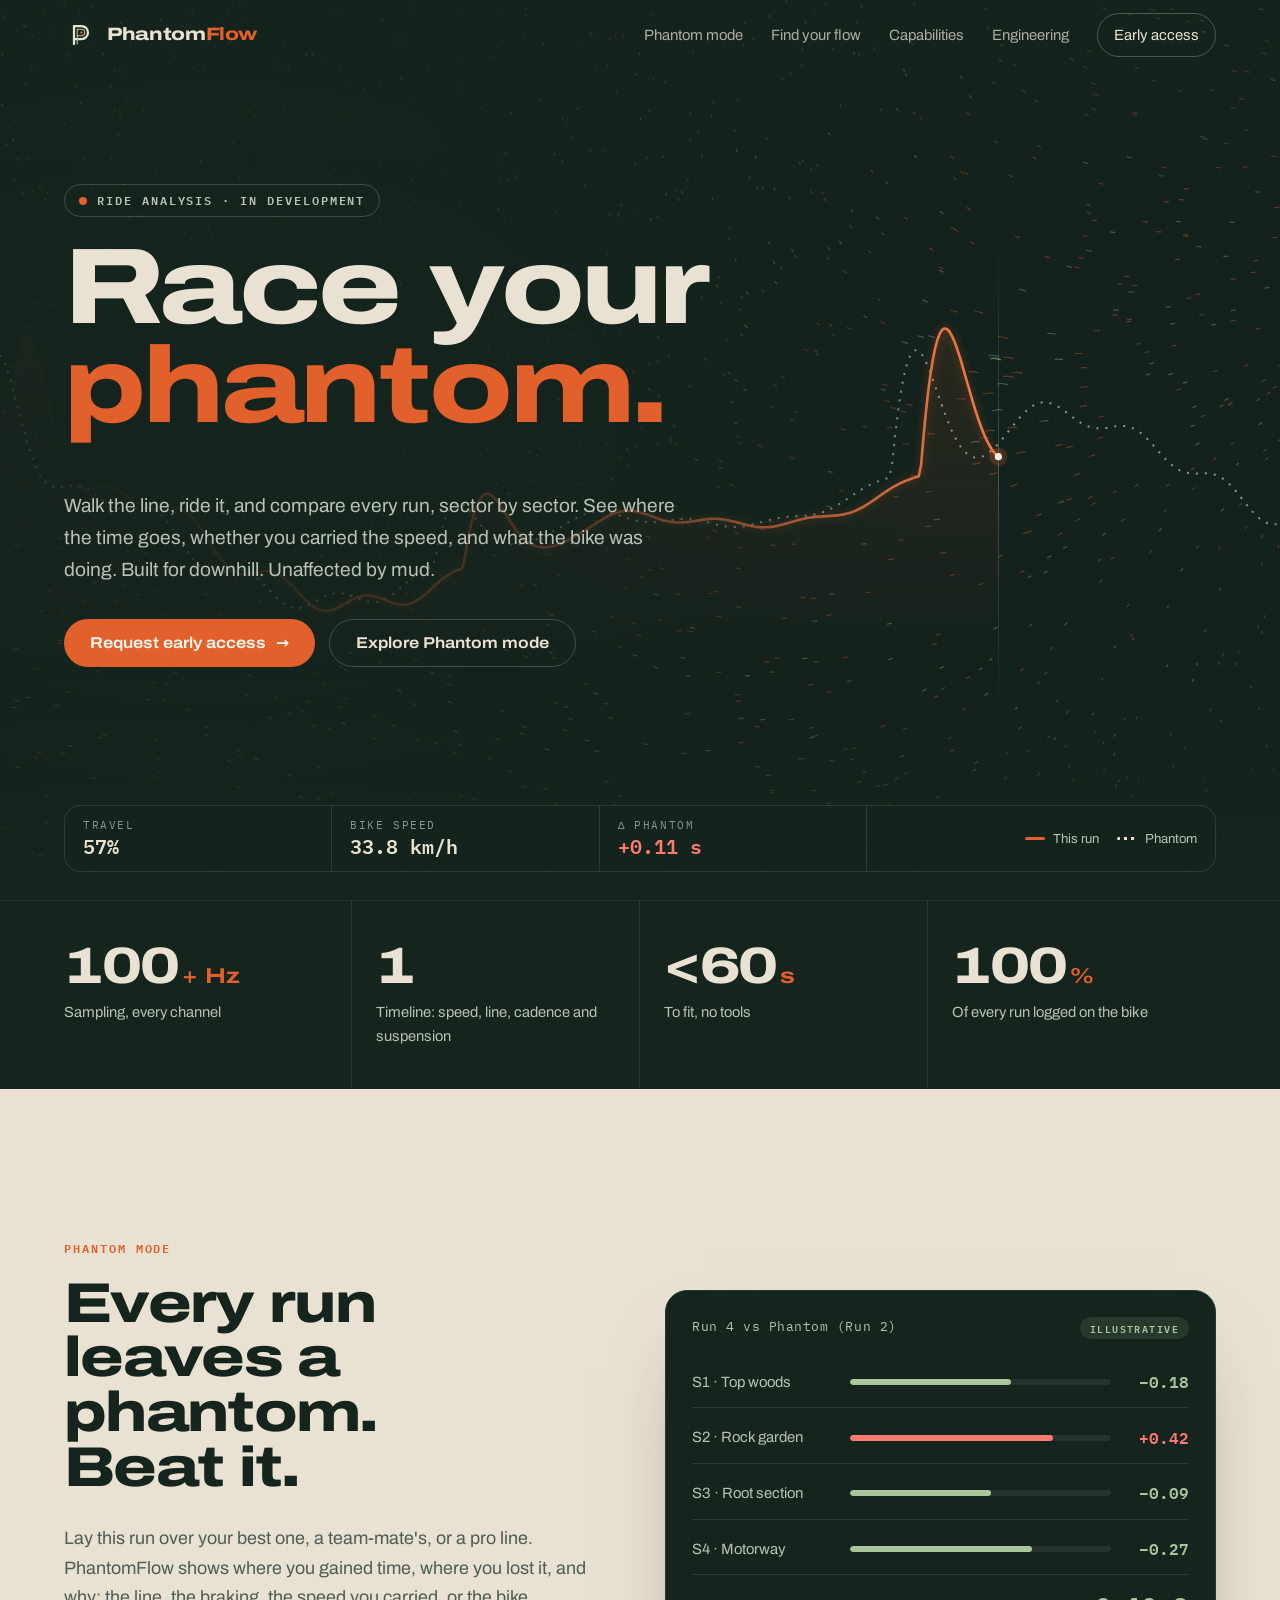
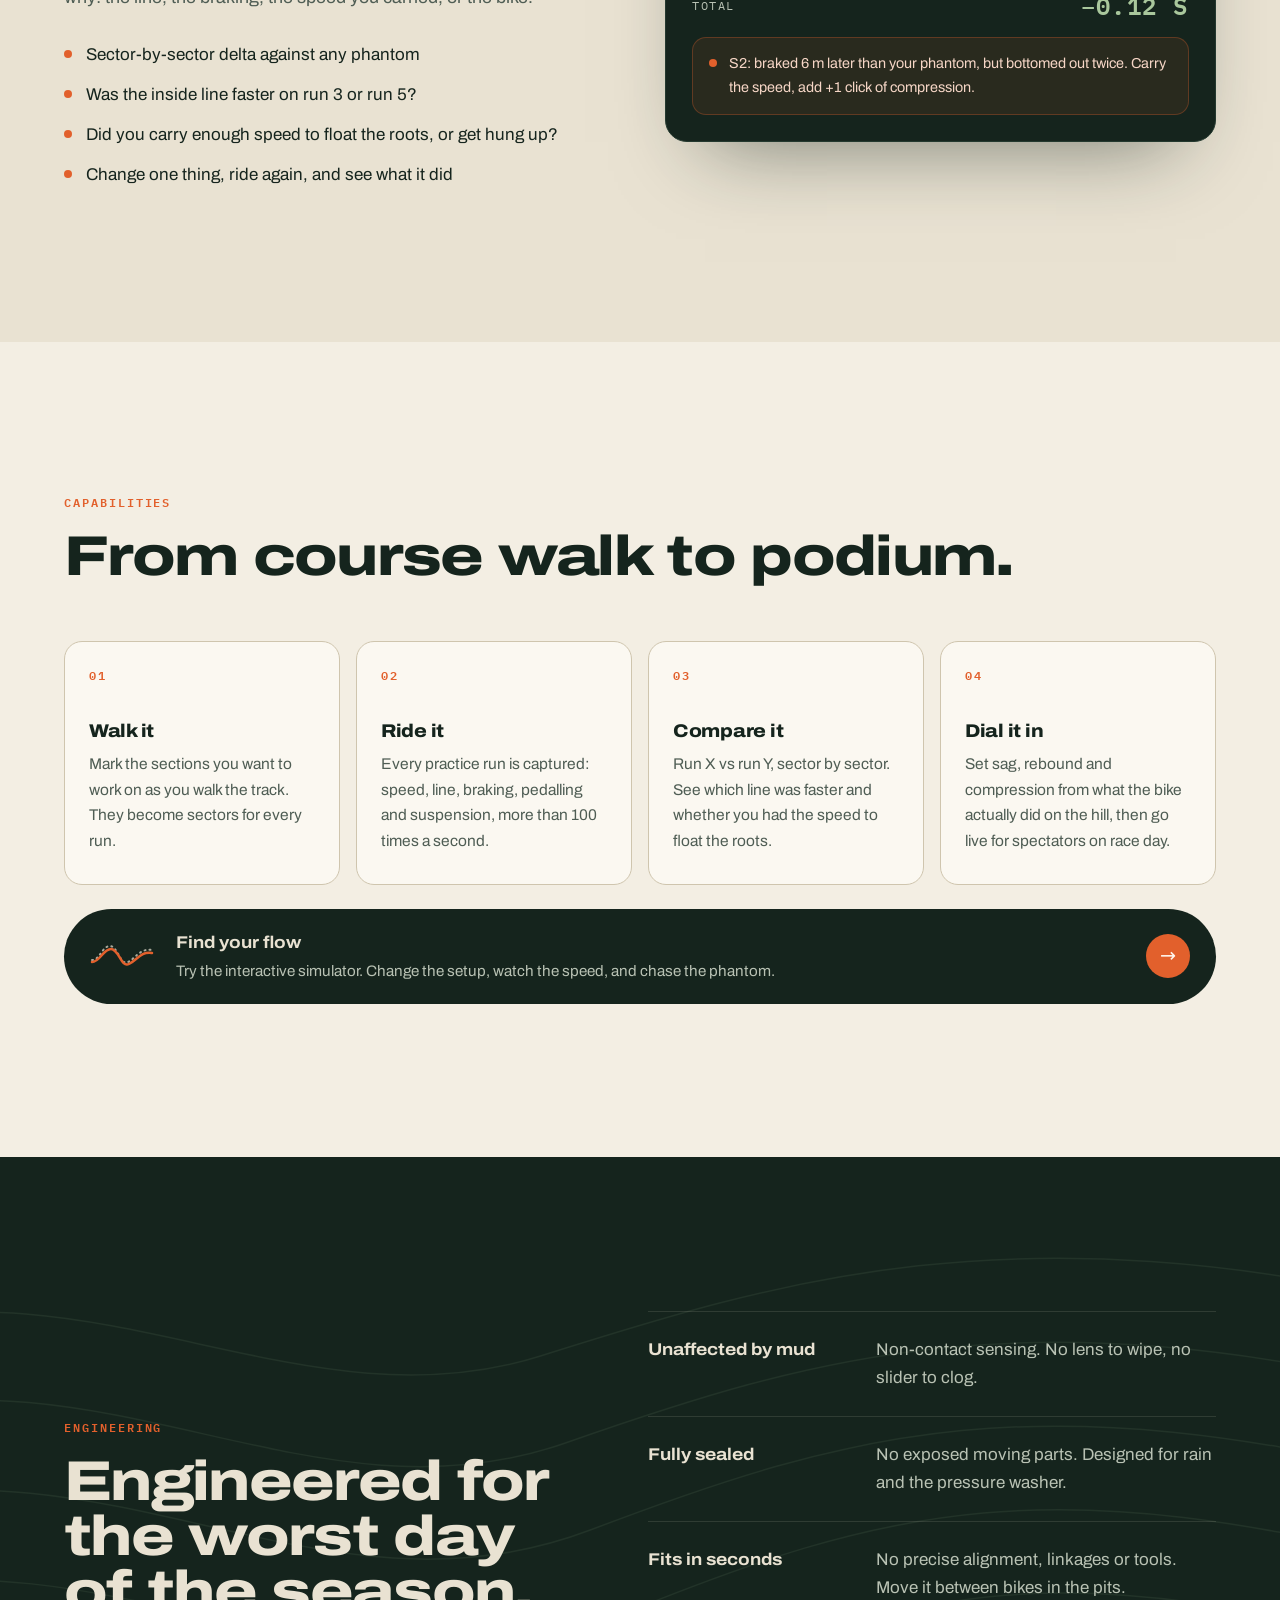
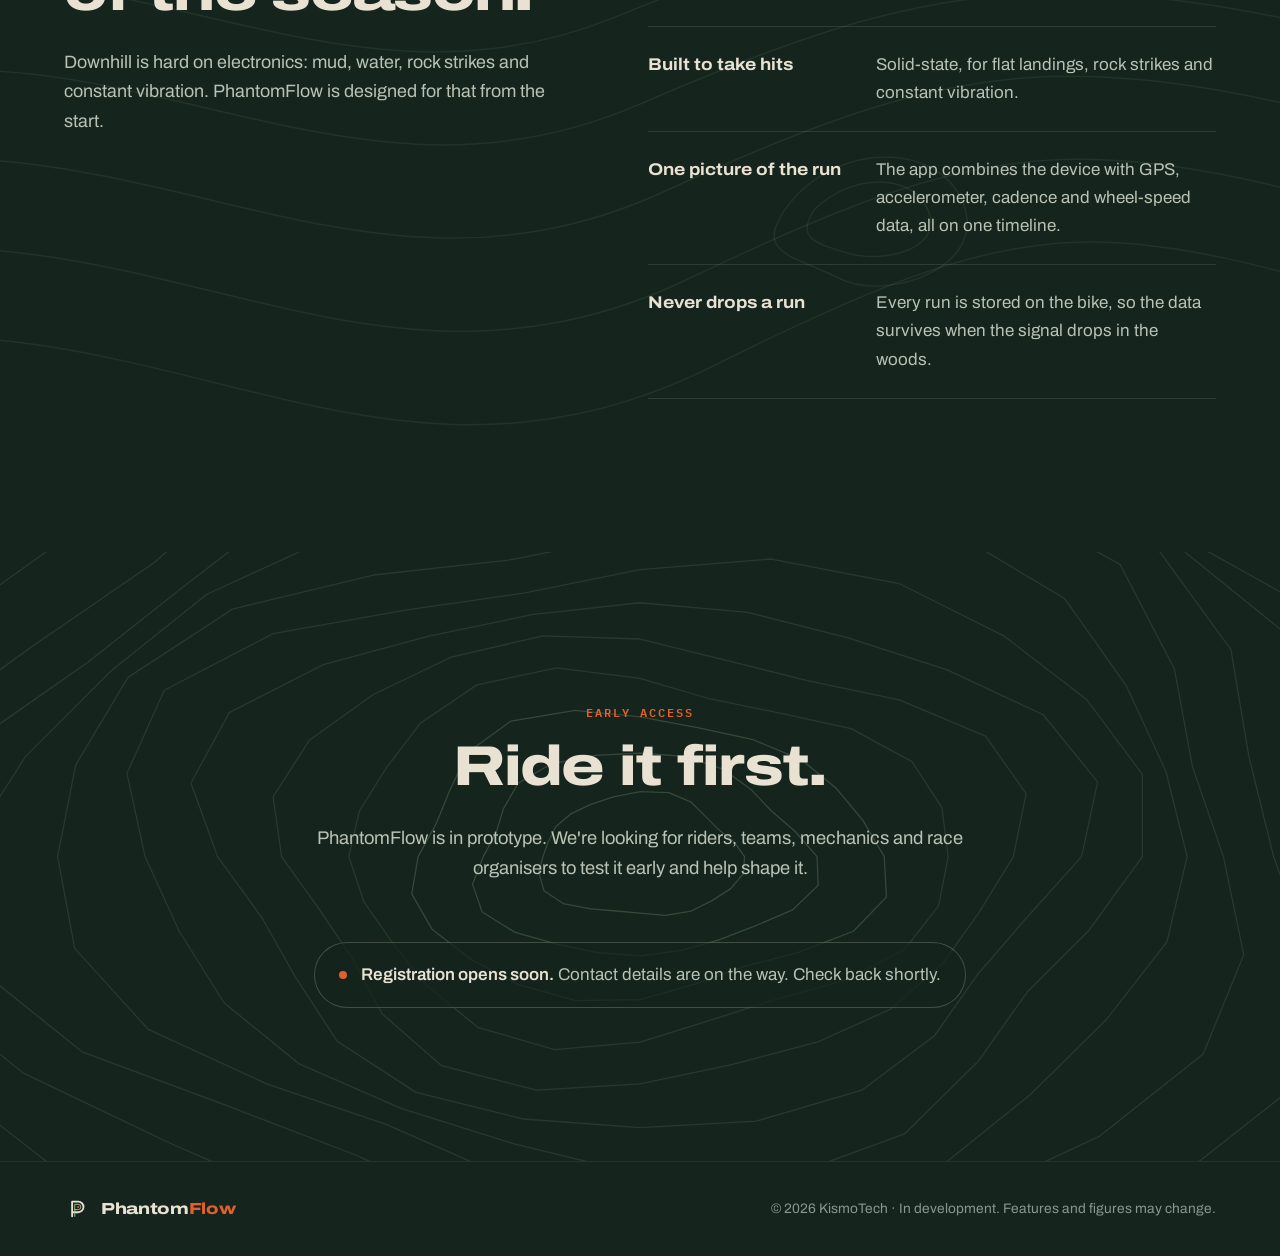
==== commit ea9843b2: "Hero becomes the interactive flow field; early access gets a summit map - Flow field moves to the he" ====
--- a/site/index.html
+++ b/site/index.html
@@ -38,18 +38,7 @@
   <main id="main">
     <!-- HERO -->
     <section class="hero dark" aria-labelledby="hero-title">
-      <svg class="contours" viewBox="0 0 1200 800" preserveAspectRatio="xMidYMid slice" aria-hidden="true">
-        <path d="M-40 140 C 160 80, 330 220, 520 160 S 900 40, 1240 120"/>
-        <path d="M-40 210 C 170 150, 340 300, 540 230 S 910 110, 1240 190"/>
-        <path d="M-40 280 C 180 225, 350 380, 560 300 S 920 180, 1240 260"/>
-        <path d="M-40 350 C 190 300, 360 460, 580 370 S 930 250, 1240 330"/>
-        <path d="M-40 420 C 200 375, 370 540, 600 440 S 940 320, 1240 400"/>
-        <path d="M-40 490 C 210 450, 380 620, 620 510 S 950 390, 1240 470"/>
-        <path d="M-40 560 C 220 525, 390 700, 640 580 S 960 460, 1240 540"/>
-        <path d="M-40 630 C 230 600, 400 780, 660 650 S 970 530, 1240 610"/>
-        <path d="M720 520 C 760 470, 840 470, 860 520 S 800 600, 760 580 S 690 560, 720 520"/>
-        <path d="M740 525 C 770 495, 820 495, 832 526 S 795 568, 768 560 S 725 548, 740 525"/>
-      </svg>
+      <canvas class="flow-field hero-flow" data-flowfield aria-hidden="true"></canvas>
       <canvas class="hero-canvas" data-trace aria-hidden="true"></canvas>
       <div class="hero-vignette" aria-hidden="true"></div>
 
@@ -196,7 +185,21 @@
 
     <!-- ACCESS -->
     <section id="access" class="section access dark" aria-labelledby="access-title">
-      <canvas class="flow-field" data-flowfield aria-hidden="true"></canvas>
+      <svg class="contours summit" viewBox="0 0 1200 800" preserveAspectRatio="xMidYMid slice" aria-hidden="true">
+        <path d="M698 400 L697 416 L685 430 L668 441 L648 451 L624 455 L600 453 L578 451 L554 449 L528 444 L510 432 L505 415 L509 400 L514 386 L521 372 L535 360 L554 351 L575 344 L600 339 L627 340 L648 349 L662 363 L673 374 L688 386 L698 400Z"/>
+        <path d="M766 400 L767 427 L743 450 L708 465 L674 478 L639 488 L600 493 L560 490 L522 482 L483 471 L452 452 L443 426 L453 400 L465 378 L472 355 L486 331 L517 313 L558 305 L600 303 L642 306 L678 318 L704 337 L723 357 L745 376 L766 400Z"/>
+        <path d="M829 400 L831 438 L800 470 L748 490 L698 503 L653 519 L600 534 L540 535 L486 520 L441 496 L405 468 L386 435 L392 400 L409 369 L422 337 L439 302 L479 273 L539 263 L600 269 L654 279 L705 290 L751 309 L784 336 L809 366 L829 400Z"/>
+        <path d="M889 400 L880 446 L848 487 L792 516 L727 534 L667 553 L600 574 L520 581 L448 560 L400 521 L368 481 L341 442 L327 400 L337 357 L362 317 L394 275 L447 239 L522 223 L600 233 L665 252 L729 265 L798 280 L855 311 L883 354 L889 400Z"/>
+        <path d="M950 400 L918 452 L884 500 L835 543 L766 574 L686 595 L600 613 L503 619 L414 596 L358 547 L330 495 L299 449 L264 400 L256 344 L290 291 L350 248 L423 213 L509 193 L600 196 L681 216 L757 235 L843 253 L924 287 L962 341 L950 400Z"/>
+        <path d="M1014 400 L961 459 L916 511 L876 568 L808 619 L709 648 L600 654 L491 646 L390 621 L316 573 L277 513 L246 458 L204 400 L179 331 L215 265 L303 220 L403 193 L500 173 L600 162 L701 171 L795 195 L888 225 L978 267 L1029 330 L1014 400Z"/>
+        <path d="M1071 400 L1021 469 L963 527 L917 592 L848 660 L733 702 L600 698 L481 669 L376 636 L280 594 L210 537 L168 470 L136 400 L119 322 L154 244 L256 191 L380 169 L491 153 L600 131 L723 121 L843 144 L941 193 L1019 253 L1071 323 L1071 400Z"/>
+        <path d="M1113 400 L1094 480 L1037 553 L966 623 L879 693 L751 743 L600 741 L469 698 L362 651 L250 613 L139 562 L70 486 L54 400 L71 314 L120 232 L218 168 L350 136 L477 122 L600 98 L743 77 L891 94 L998 158 L1056 240 L1093 320 L1113 400Z"/>
+        <path d="M1147 400 L1166 492 L1128 585 L1031 662 L905 721 L761 764 L600 771 L453 734 L334 680 L214 634 L77 583 L-24 502 L-36 400 L24 306 L104 226 L194 154 L314 99 L455 70 L600 53 L759 40 L926 58 L1050 126 L1101 224 L1118 316 L1147 400Z"/>
+        <path d="M1194 400 L1231 503 L1214 615 L1101 704 L934 751 L765 774 L600 786 L436 772 L290 726 L158 668 L22 603 L-91 512 L-113 400 L-31 297 L82 218 L177 143 L280 64 L427 7 L600 -8 L774 5 L943 39 L1082 107 L1154 206 L1171 307 L1194 400Z"/>
+        <path d="M1277 400 L1294 513 L1273 636 L1157 738 L965 785 L772 790 L600 796 L421 805 L237 782 L81 715 L-37 623 L-125 518 L-154 400 L-88 288 L33 201 L145 124 L250 32 L402 -50 L600 -73 L792 -34 L952 30 L1093 100 L1203 189 L1257 293 L1277 400Z"/>
+        <path d="M1395 400 L1369 525 L1305 647 L1183 754 L994 814 L787 823 L600 822 L407 837 L189 832 L0 764 L-105 647 L-146 521 L-161 400 L-133 281 L-42 175 L83 86 L216 -4 L384 -89 L600 -123 L810 -75 L967 14 L1100 96 L1242 175 L1356 277 L1395 400Z"/>
+        <circle class="summit-dot" cx="600" cy="400" r="5"/>
+      </svg>
       <div class="wrap access-inner reveal">
         <p class="eyebrow">Early access</p>
         <h2 id="access-title">Ride it first.</h2>
--- a/site/styles.css
+++ b/site/styles.css
@@ -309,3 +309,10 @@
   .pulse { animation: none; }
   .bar i { transition: none; }
 }
+
+/* hero flow field: the terrain, stirred by the pointer */
+.hero .hero-flow { z-index: -3; opacity: 1; -webkit-mask: none; mask: none; }
+.access .contours path { stroke: rgba(169, 199, 156, 0.14); }
+.access .summit path { stroke: rgba(169, 199, 156, 0.13); stroke-linejoin: round; }
+.access .summit path:nth-child(-n+3) { stroke: rgba(169, 199, 156, 0.22); }
+.access .summit .summit-dot { fill: var(--oxide); opacity: 0; }
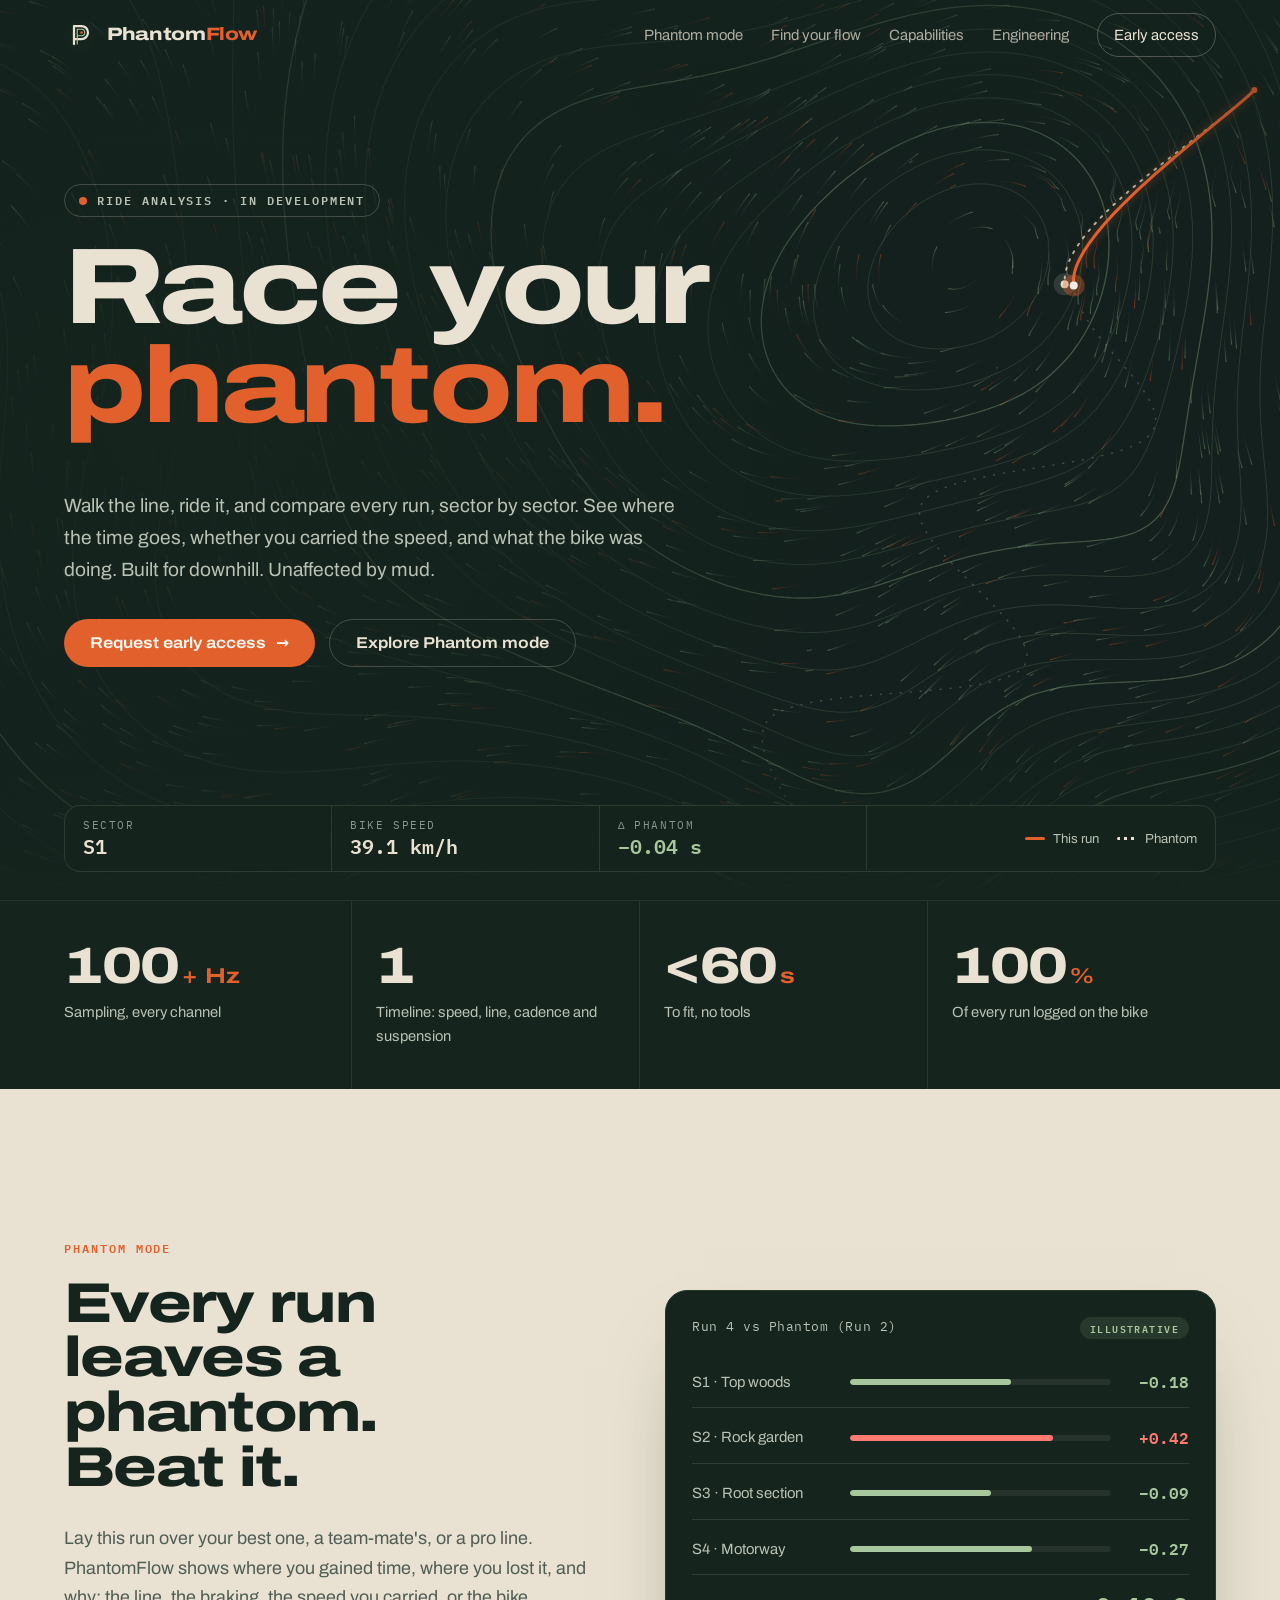
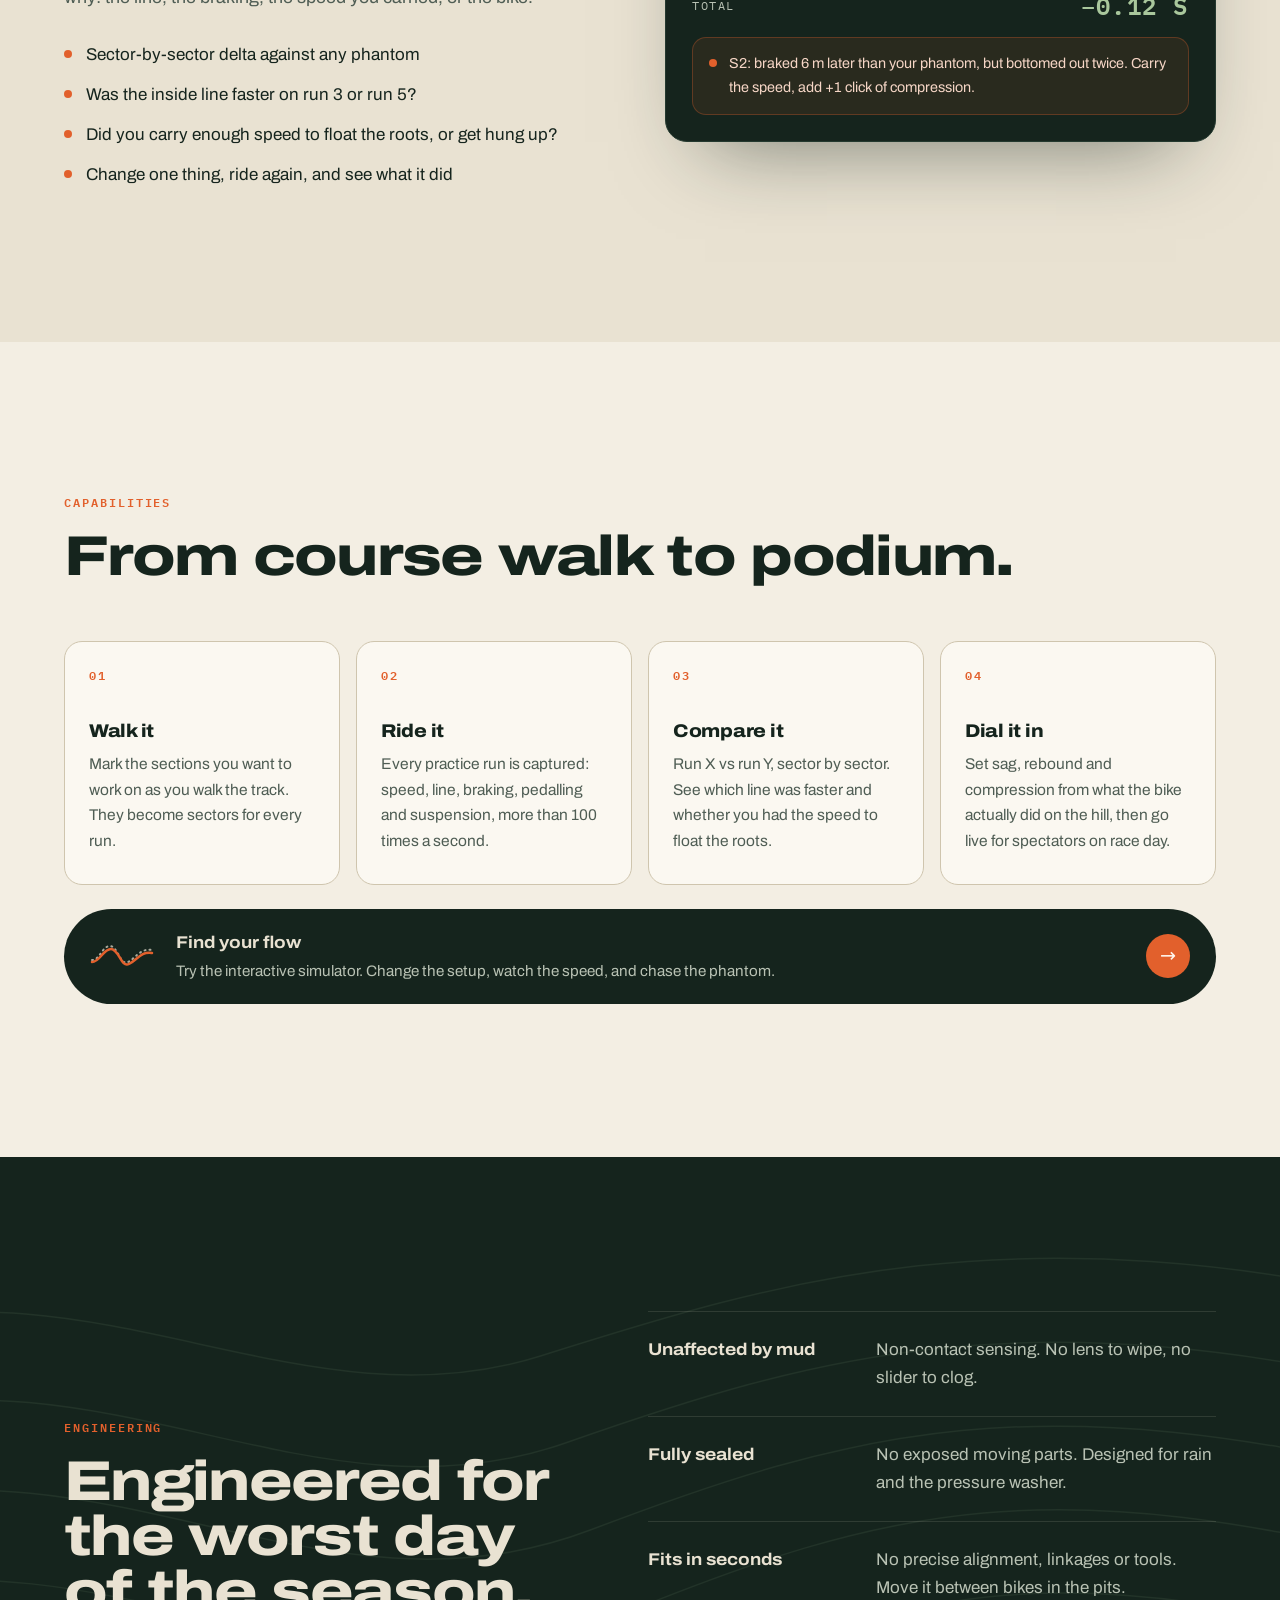
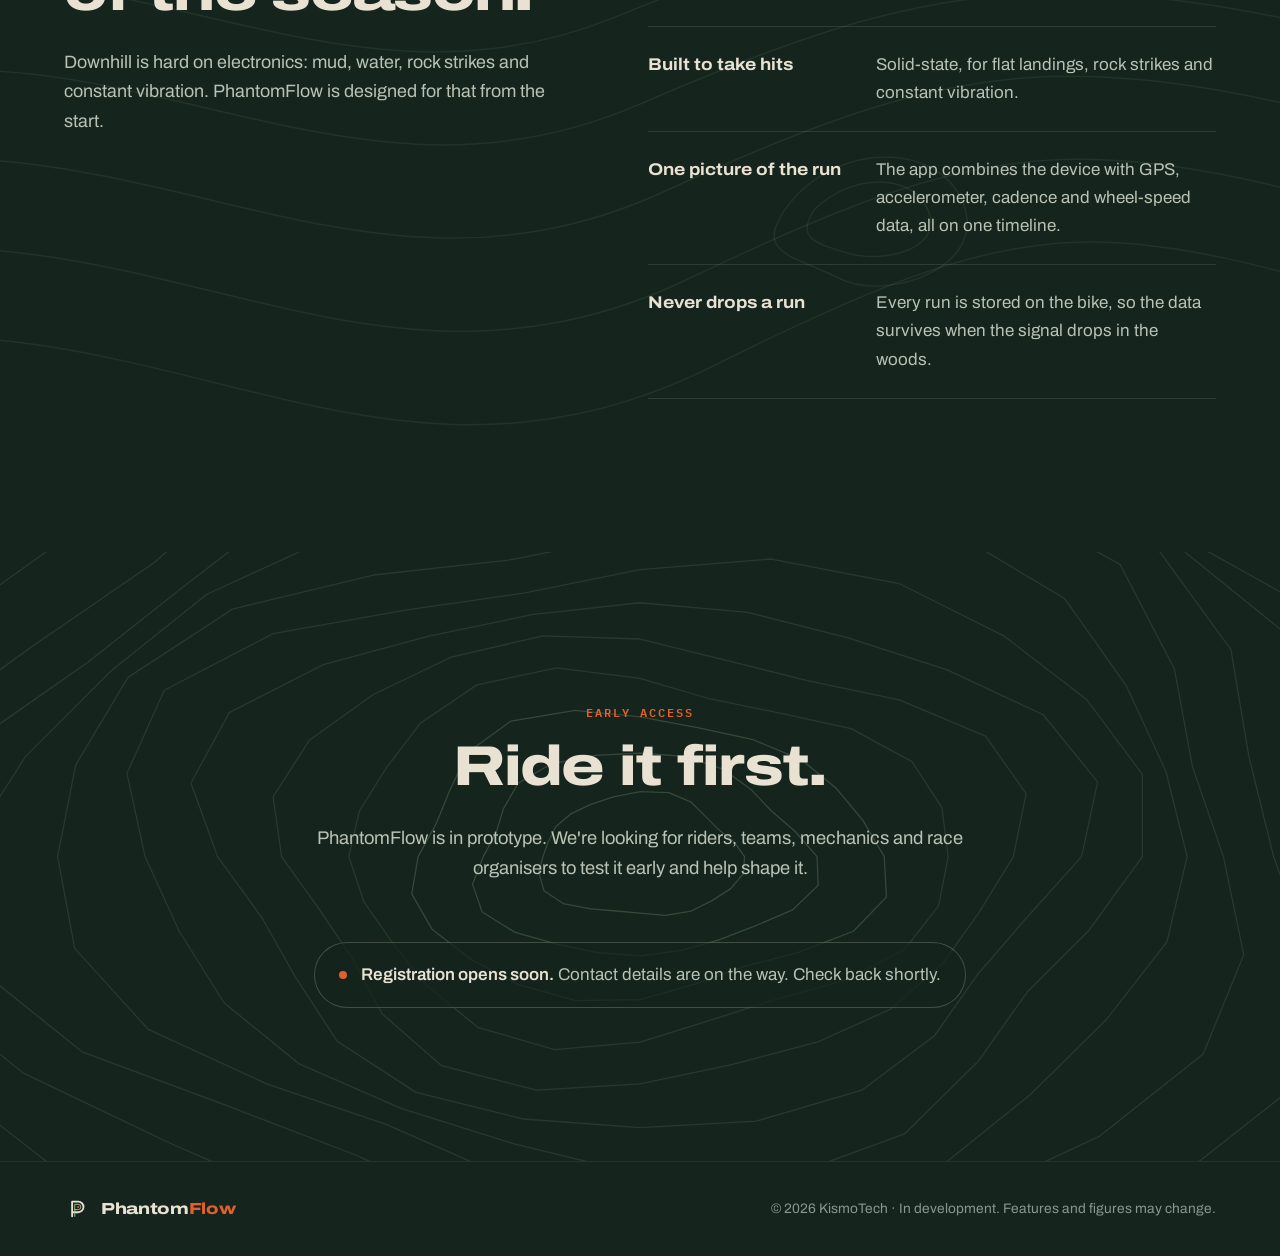
==== commit 4fd921ae: "Hero: one terrain scene; contours and flow work together - Replace the waveform with a top-down terr" ====
--- a/site/index.html
+++ b/site/index.html
@@ -37,9 +37,10 @@
 
   <main id="main">
     <!-- HERO -->
-    <section class="hero dark" aria-labelledby="hero-title">
-      <canvas class="flow-field hero-flow" data-flowfield aria-hidden="true"></canvas>
-      <canvas class="hero-canvas" data-trace aria-hidden="true"></canvas>
+    <section class="hero dark" data-hero aria-labelledby="hero-title">
+      <canvas class="hero-layer" data-flow aria-hidden="true"></canvas>
+      <canvas class="hero-layer" data-terrain aria-hidden="true"></canvas>
+      <canvas class="hero-layer" data-run aria-hidden="true"></canvas>
       <div class="hero-vignette" aria-hidden="true"></div>
 
       <div class="wrap hero-inner">
@@ -55,7 +56,7 @@
       </div>
 
       <div class="hud" aria-hidden="true">
-        <div class="hud-cell"><span class="hud-label">Travel</span><span class="hud-val" data-hud="travel">—</span></div>
+        <div class="hud-cell"><span class="hud-label">Sector</span><span class="hud-val" data-hud="sector">—</span></div>
         <div class="hud-cell"><span class="hud-label">Bike speed</span><span class="hud-val" data-hud="speed">—</span></div>
         <div class="hud-cell"><span class="hud-label">Δ Phantom</span><span class="hud-val delta" data-hud="delta">—</span></div>
         <div class="hud-cell hud-legend">
--- a/site/styles.css
+++ b/site/styles.css
@@ -113,7 +113,9 @@
 .hero { position: relative; min-height: 100svh; display: flex; flex-direction: column; justify-content: center; padding: 120px 0 150px; overflow: hidden; isolation: isolate; }
 .hero .contours { z-index: -3; }
 .hero .contours path { stroke: rgba(169, 199, 156, 0.17); }
-.hero-canvas { position: absolute; inset: 0; width: 100%; height: 100%; z-index: -2; }
+.hero-layer { position: absolute; inset: 0; width: 100%; height: 100%; z-index: -2; }
+.hero-layer[data-flow] { z-index: -4; }
+.hero-layer[data-terrain] { z-index: -3; }
 .hero-vignette { position: absolute; inset: 0; z-index: -1; pointer-events: none;
   background: radial-gradient(58% 55% at 16% 48%, rgba(21,36,29,.94) 0%, rgba(21,36,29,.6) 55%, transparent 100%),
               linear-gradient(180deg, rgba(21,36,29,.5) 0%, transparent 22%, transparent 78%, var(--forest) 100%); }
@@ -310,8 +312,6 @@
   .bar i { transition: none; }
 }
 
-/* hero flow field: the terrain, stirred by the pointer */
-.hero .hero-flow { z-index: -3; opacity: 1; -webkit-mask: none; mask: none; }
 .access .contours path { stroke: rgba(169, 199, 156, 0.14); }
 .access .summit path { stroke: rgba(169, 199, 156, 0.13); stroke-linejoin: round; }
 .access .summit path:nth-child(-n+3) { stroke: rgba(169, 199, 156, 0.22); }
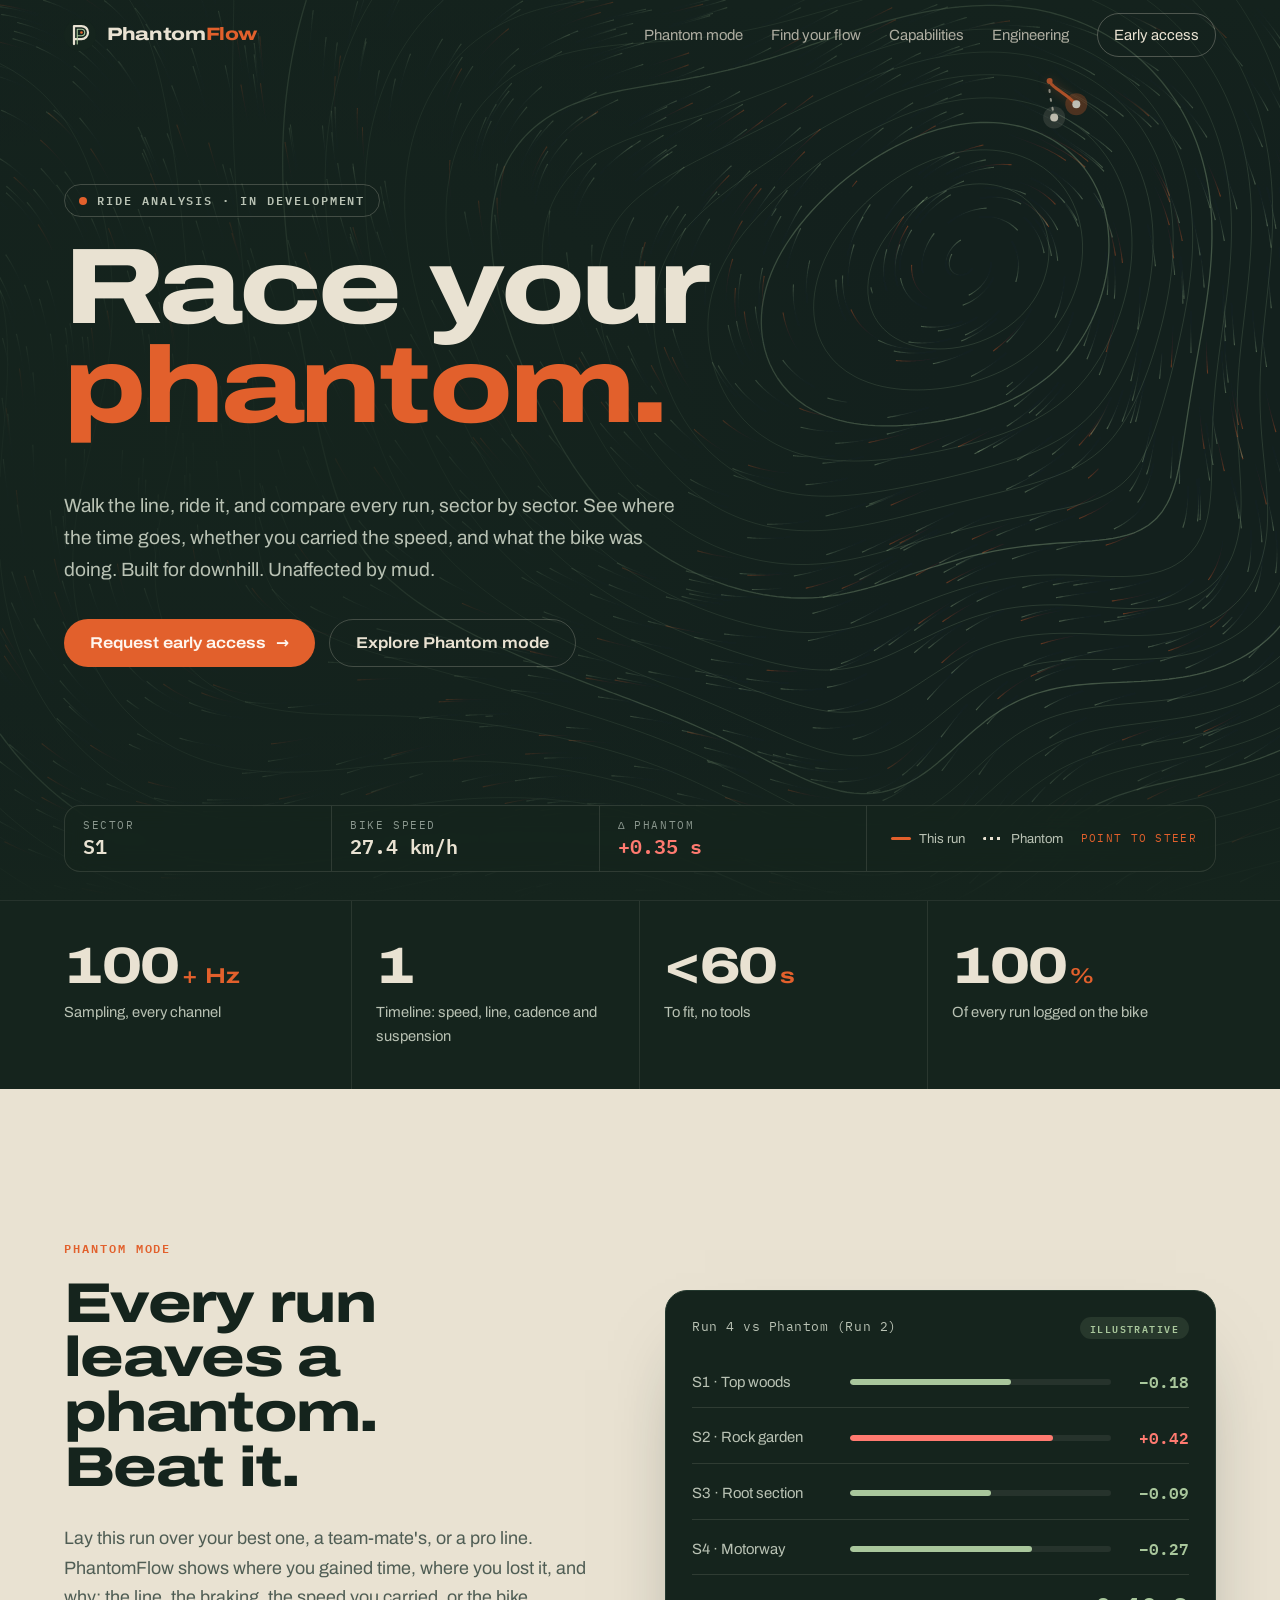
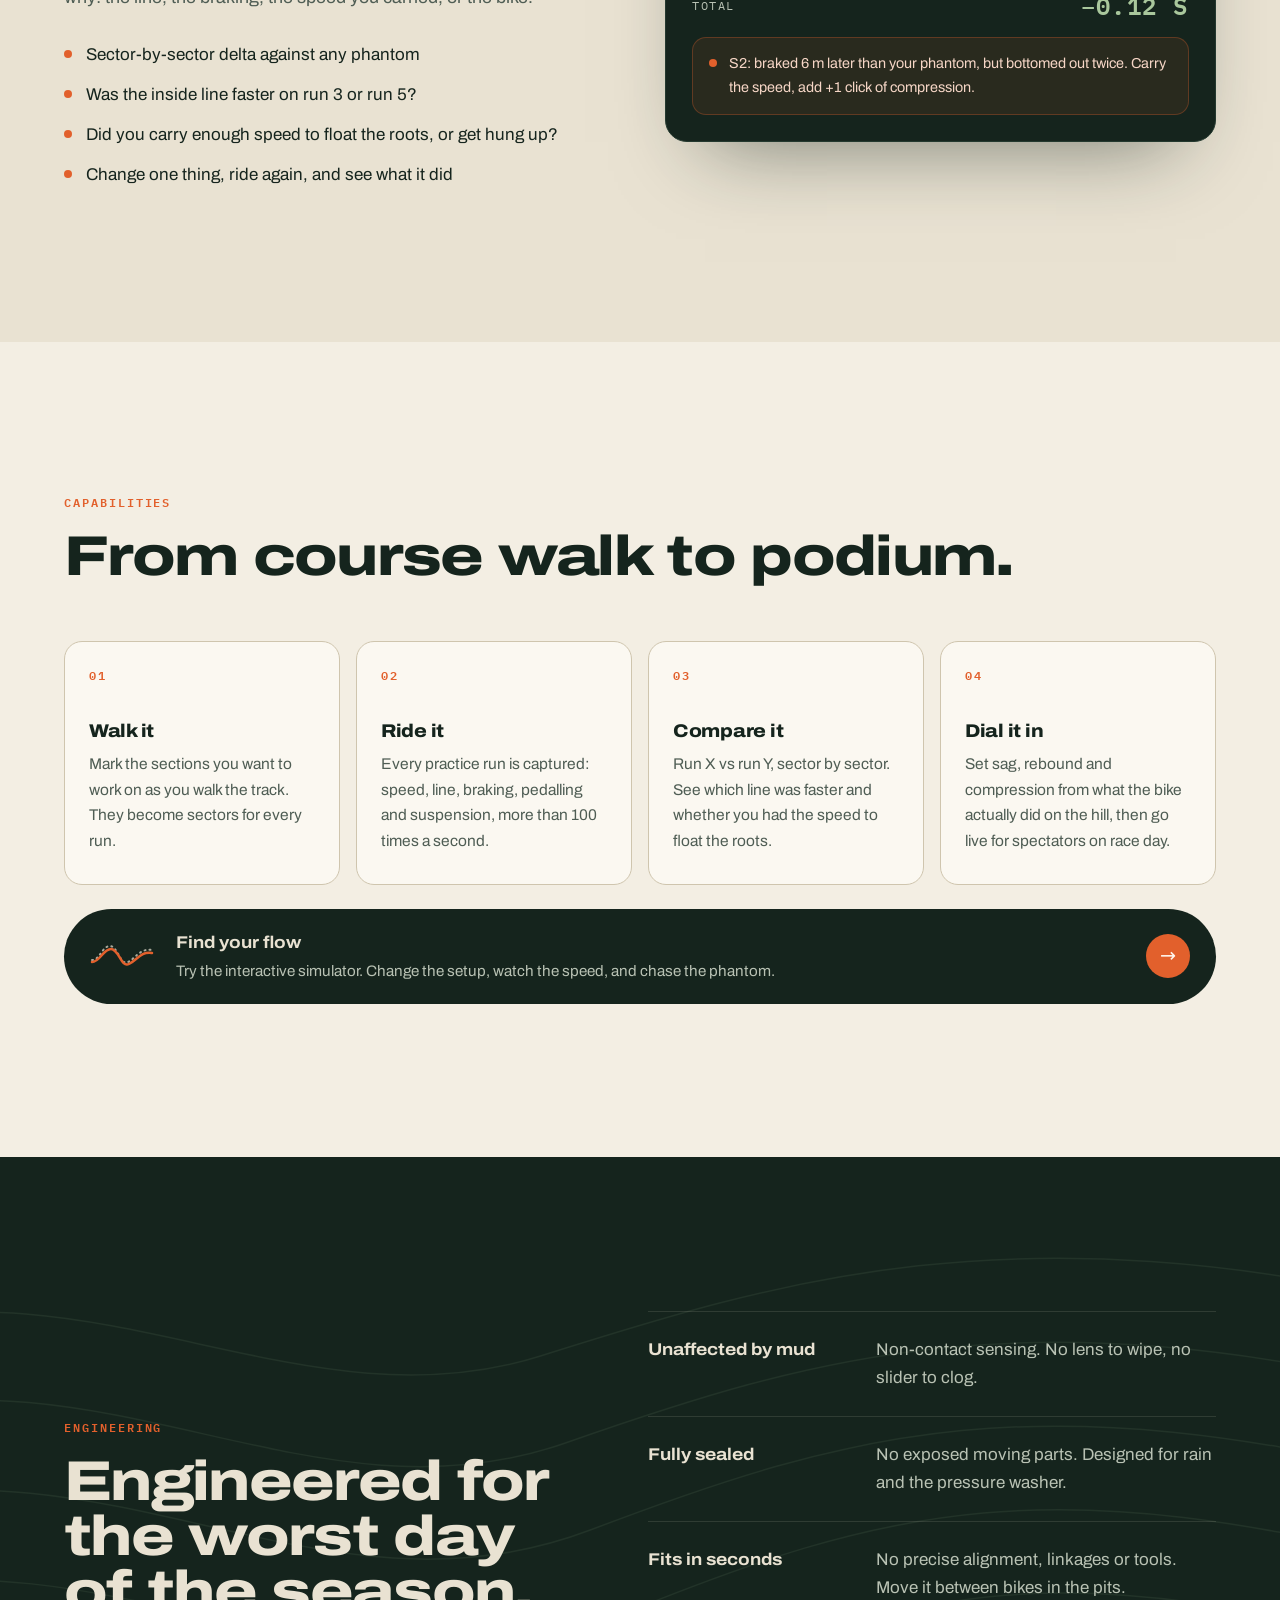
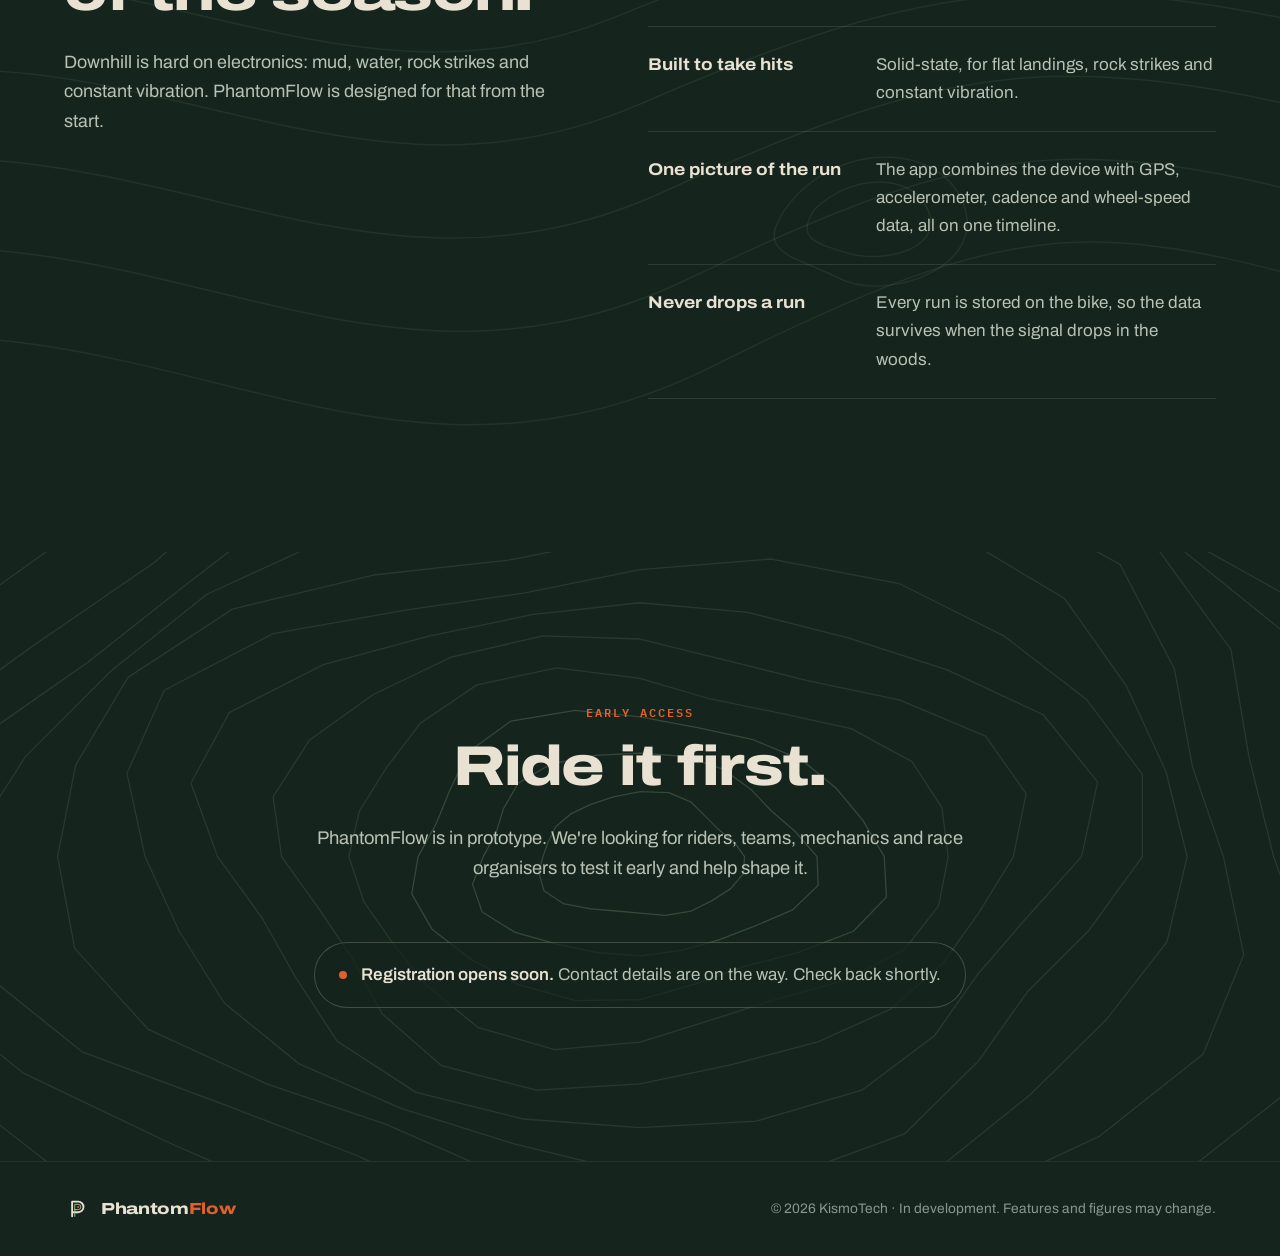
==== commit 5500eba6: "Hero race: live, terrain-driven lines; steer with the pointer - Rider steers live from the height fi" ====
--- a/site/index.html
+++ b/site/index.html
@@ -62,6 +62,7 @@
         <div class="hud-cell hud-legend">
           <span><i class="sw sw-live"></i>This run</span>
           <span><i class="sw sw-phantom"></i>Phantom</span>
+          <span class="hud-hint">Point to steer</span>
         </div>
       </div>
     </section>
--- a/site/styles.css
+++ b/site/styles.css
@@ -316,3 +316,7 @@
 .access .summit path { stroke: rgba(169, 199, 156, 0.13); stroke-linejoin: round; }
 .access .summit path:nth-child(-n+3) { stroke: rgba(169, 199, 156, 0.22); }
 .access .summit .summit-dot { fill: var(--oxide); opacity: 0; }
+
+.hud-hint { display: none !important; font: 500 .68rem/1 var(--mono); letter-spacing: .12em; text-transform: uppercase; color: var(--oxide); }
+@media (hover: hover) and (pointer: fine) and (min-width: 1000px) { .hud-hint { display: inline-flex !important; } }
+.hud-legend span { white-space: nowrap; }
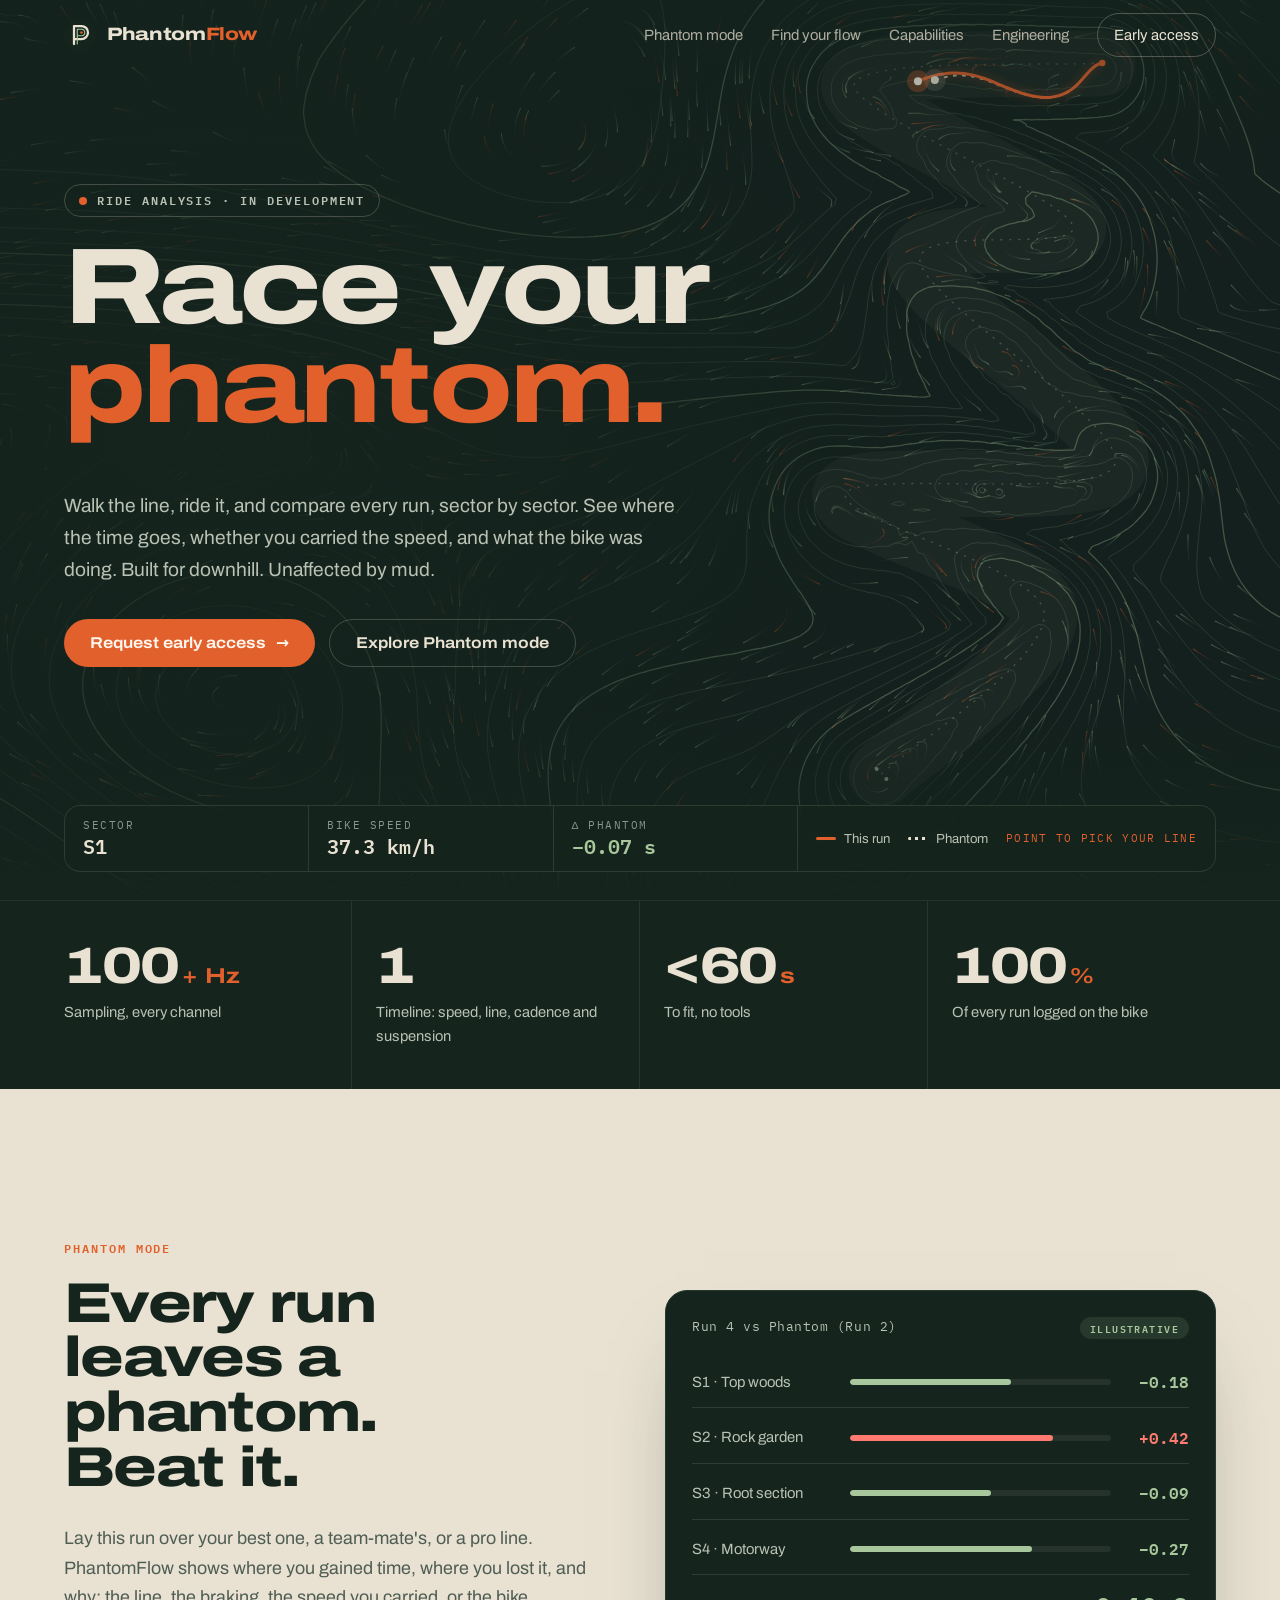
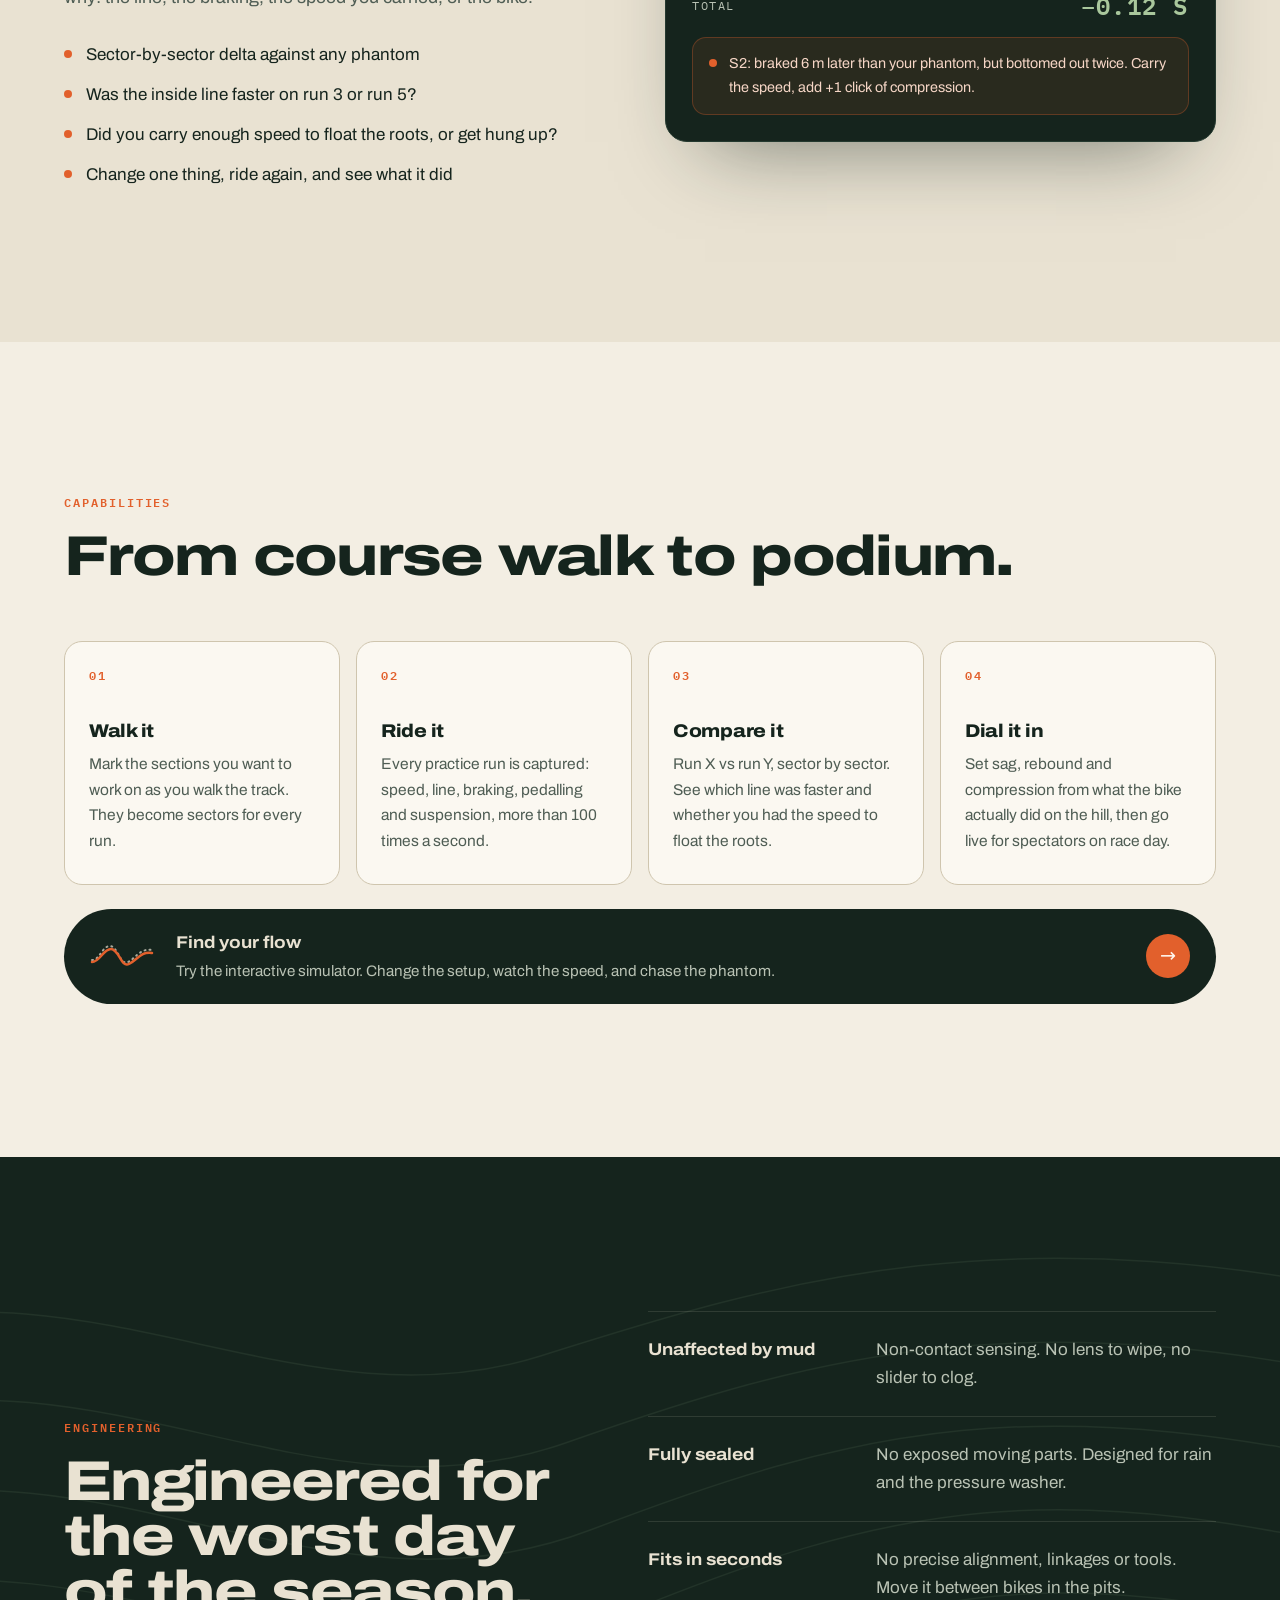
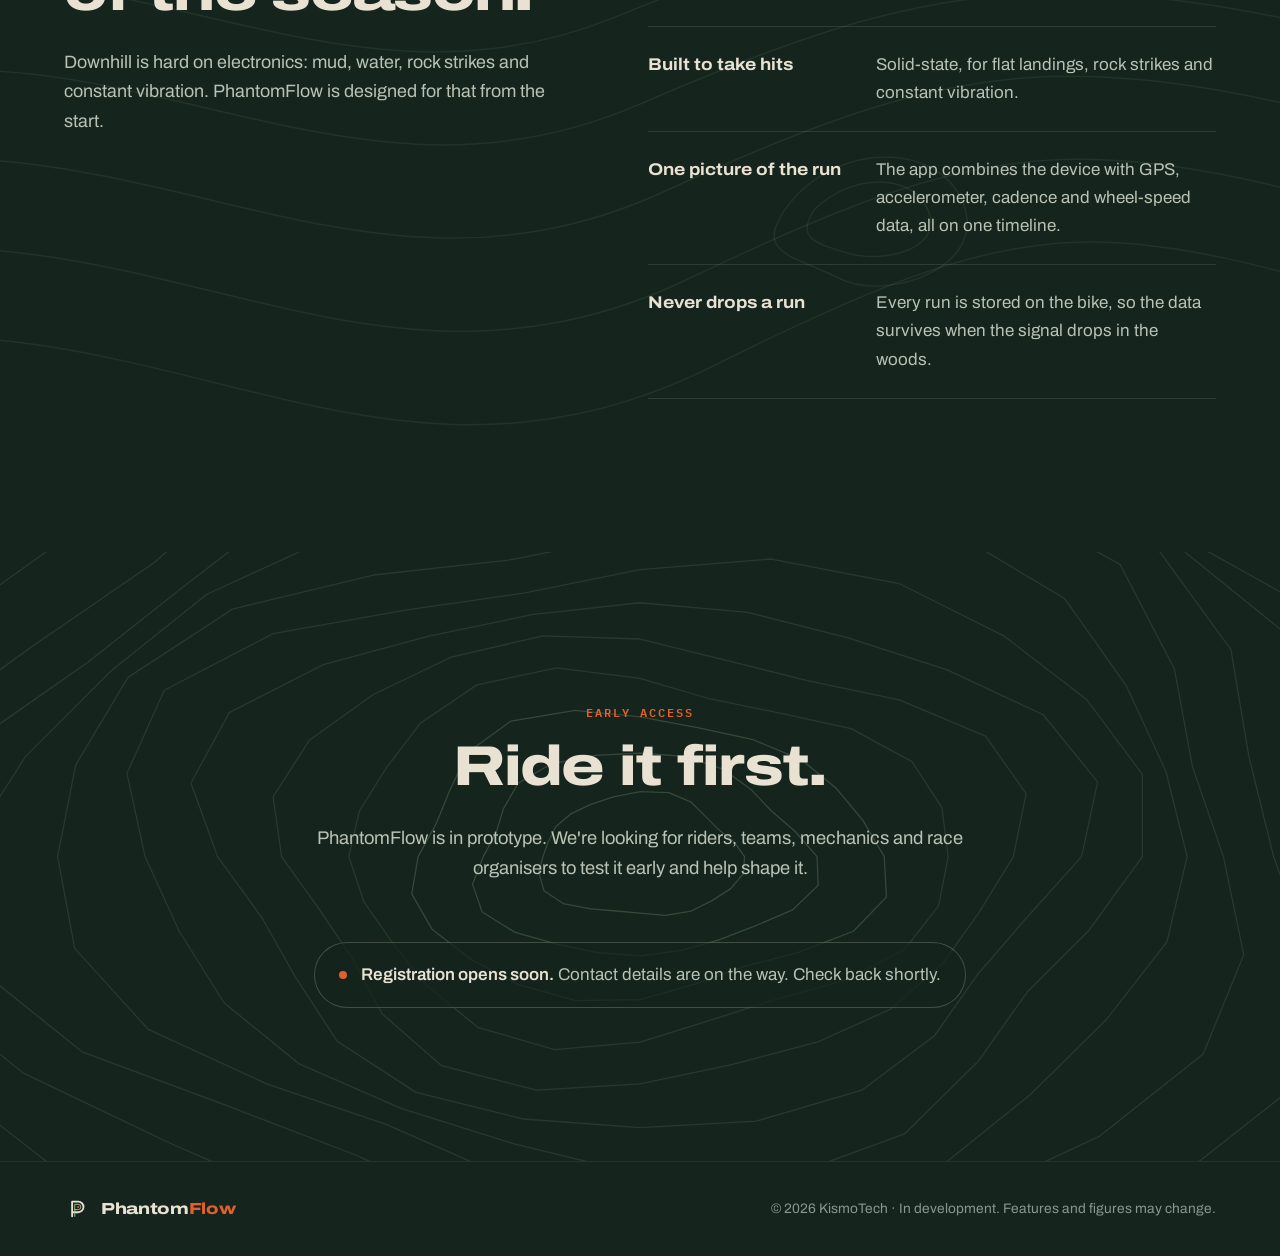
==== commit 1d9700ef: "Hero race: pointer picks your line; riders hold the trail - Pointer no longer drags the bike toward " ====
--- a/site/index.html
+++ b/site/index.html
@@ -62,7 +62,7 @@
         <div class="hud-cell hud-legend">
           <span><i class="sw sw-live"></i>This run</span>
           <span><i class="sw sw-phantom"></i>Phantom</span>
-          <span class="hud-hint">Point to steer</span>
+          <span class="hud-hint">Point to pick your line</span>
         </div>
       </div>
     </section>
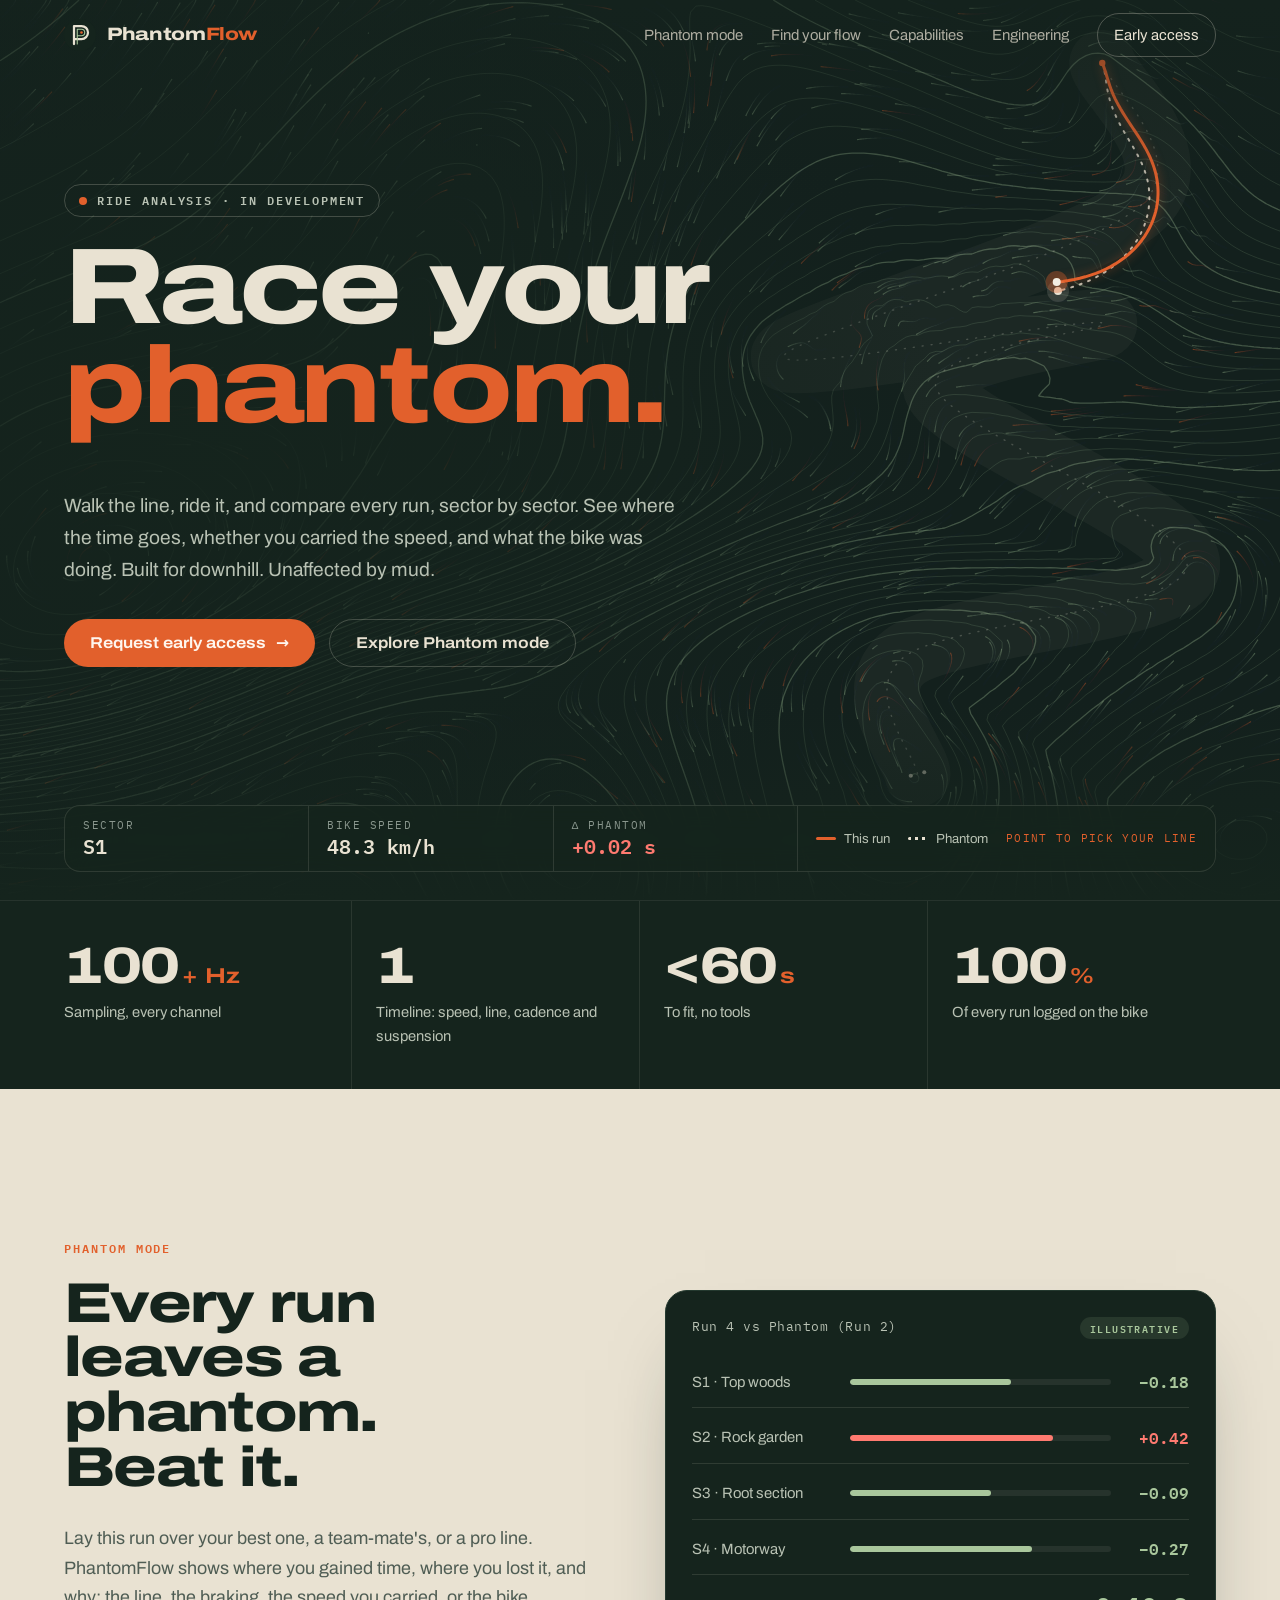
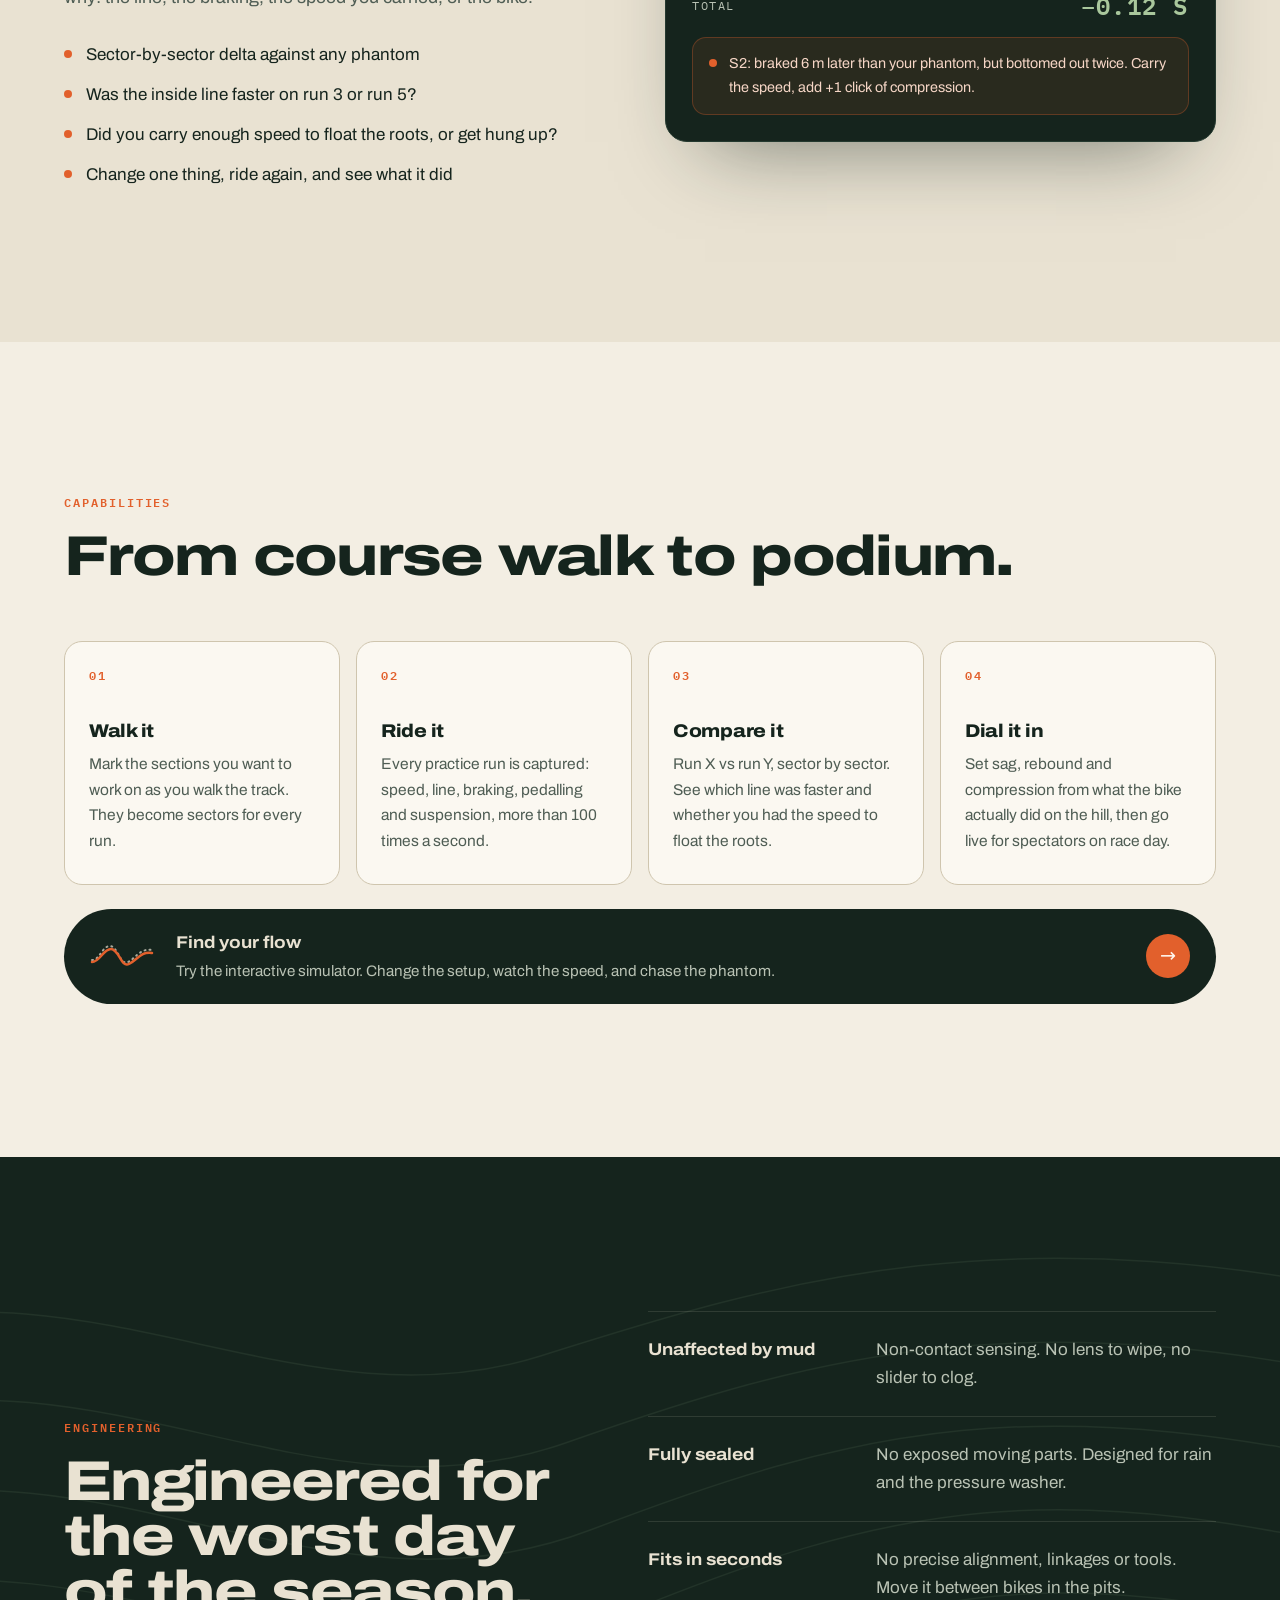
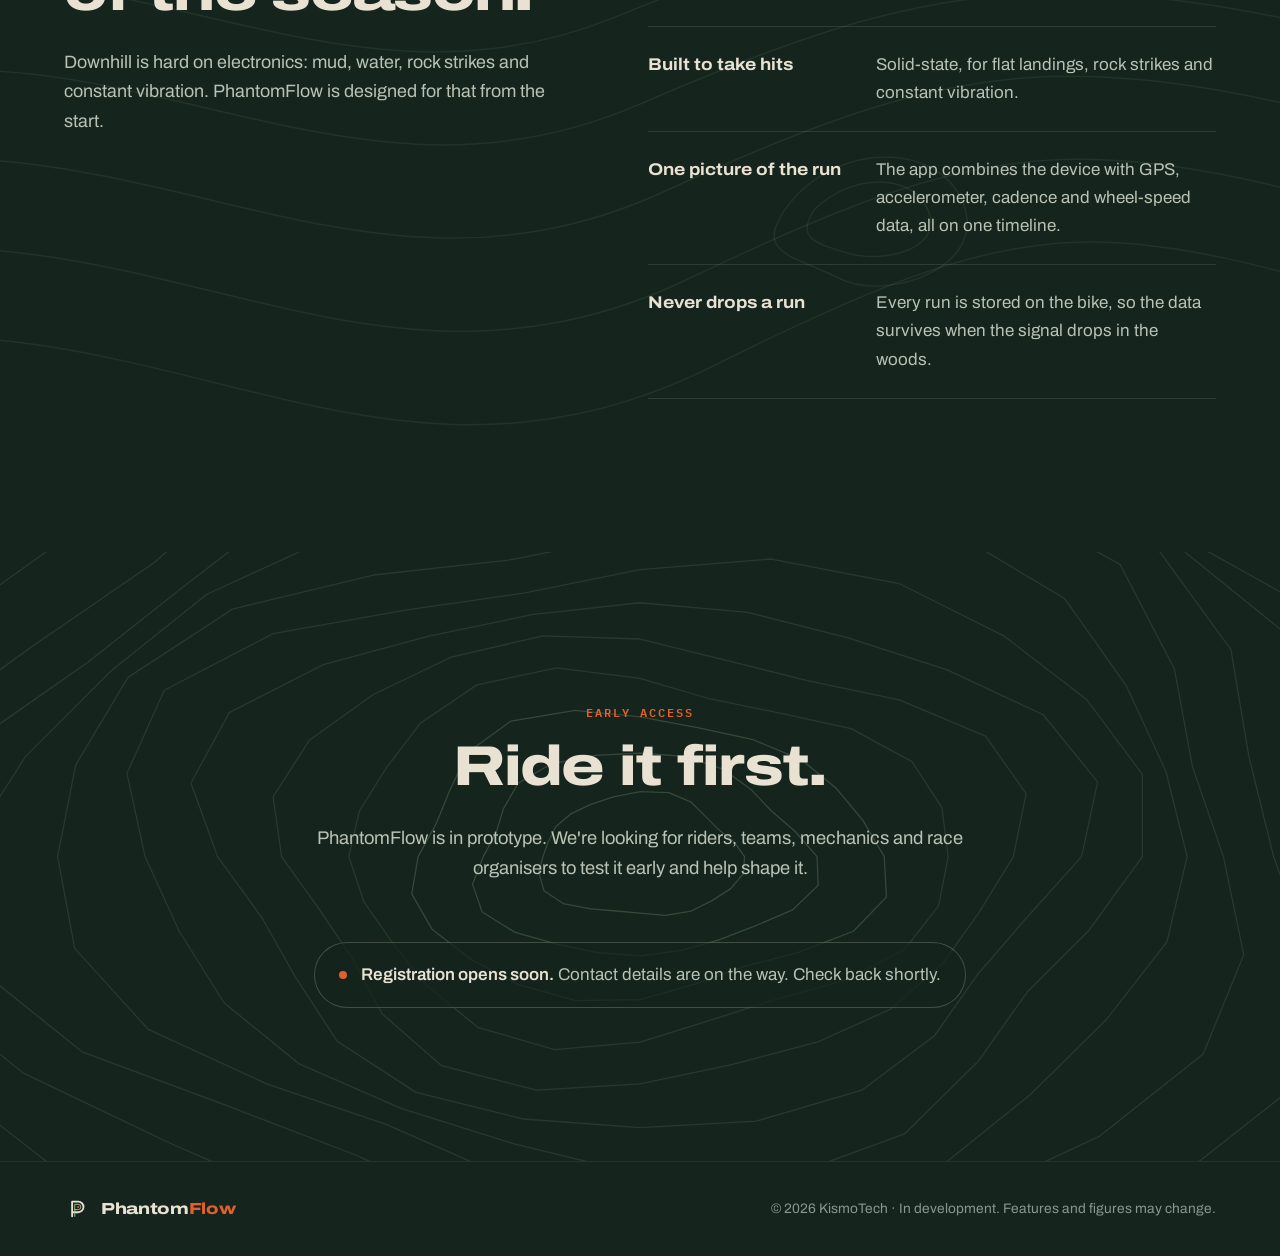
==== commit a89e1b1a: "Refactor site JS into ES modules; remove dead code - js/util.js (palette, PRNG, canvas, formatting)," ====
--- a/site/index.html
+++ b/site/index.html
@@ -13,8 +13,8 @@
   <link rel="preload" href="fonts/archivo-var-latin.woff2" as="font" type="font/woff2" crossorigin>
   <link rel="preload" href="fonts/ibm-plex-mono-400-latin.woff2" as="font" type="font/woff2" crossorigin>
   <link rel="stylesheet" href="styles.css">
-  <script src="main.js" defer></script>
-  <script src="interactive.js" defer></script>
+  <script type="module" src="js/page.js"></script>
+  <script type="module" src="js/hero/scene.js"></script>
 </head>
 <body>
   <a class="skip" href="#main">Skip to content</a>
@@ -200,7 +200,6 @@
         <path d="M1194 400 L1231 503 L1214 615 L1101 704 L934 751 L765 774 L600 786 L436 772 L290 726 L158 668 L22 603 L-91 512 L-113 400 L-31 297 L82 218 L177 143 L280 64 L427 7 L600 -8 L774 5 L943 39 L1082 107 L1154 206 L1171 307 L1194 400Z"/>
         <path d="M1277 400 L1294 513 L1273 636 L1157 738 L965 785 L772 790 L600 796 L421 805 L237 782 L81 715 L-37 623 L-125 518 L-154 400 L-88 288 L33 201 L145 124 L250 32 L402 -50 L600 -73 L792 -34 L952 30 L1093 100 L1203 189 L1257 293 L1277 400Z"/>
         <path d="M1395 400 L1369 525 L1305 647 L1183 754 L994 814 L787 823 L600 822 L407 837 L189 832 L0 764 L-105 647 L-146 521 L-161 400 L-133 281 L-42 175 L83 86 L216 -4 L384 -89 L600 -123 L810 -75 L967 14 L1100 96 L1242 175 L1356 277 L1395 400Z"/>
-        <circle class="summit-dot" cx="600" cy="400" r="5"/>
       </svg>
       <div class="wrap access-inner reveal">
         <p class="eyebrow">Early access</p>
--- a/site/styles.css
+++ b/site/styles.css
@@ -71,7 +71,7 @@
 h3 { font-size: 1.15rem; font-stretch: 112%; letter-spacing: -0.015em; line-height: 1.2; }
 p { margin: 0 0 1.1em; }
 .muted { color: var(--muted); }
-.accent, .gradient { color: var(--oxide); }
+.gradient { color: var(--oxide); }
 
 .skip { position: absolute; left: -999px; top: 8px; background: var(--sand); color: var(--forest); padding: 8px 12px; border-radius: 8px; z-index: 200; }
 .skip:focus { left: 8px; }
@@ -97,8 +97,8 @@
 nav { display: flex; align-items: center; gap: 28px; }
 nav a { text-decoration: none; color: rgba(233,226,210,.72); font-size: .93rem; transition: color .2s; }
 nav a:hover, nav a[aria-current="page"] { color: var(--sand); }
-.nav-cta { color: var(--sand) !important; padding: 9px 16px; border: 1px solid rgba(233,226,210,.28); border-radius: 999px; }
-.nav-cta:hover { border-color: var(--oxide); }
+nav .nav-cta { color: var(--sand); padding: 9px 16px; border: 1px solid rgba(233,226,210,.28); border-radius: 999px; }
+nav .nav-cta:hover { border-color: var(--oxide); }
 @media (max-width: 760px) { nav a:not(.nav-cta) { display: none; } }
 
 /* ── Buttons ─────────────────────────────────────── */
@@ -132,7 +132,9 @@
 .hud-val.delta.ahead { color: var(--gain); }
 .hud-val.delta.behind { color: var(--loss); }
 .hud-legend { display: flex; align-items: center; justify-content: flex-end; gap: 18px; font-size: .82rem; color: var(--muted); }
-.hud-legend span { display: inline-flex; align-items: center; gap: 8px; }
+.hud-legend span { display: inline-flex; align-items: center; gap: 8px; white-space: nowrap; }
+.hud-legend .hud-hint { display: none; font: 500 .68rem/1 var(--mono); letter-spacing: .12em; text-transform: uppercase; color: var(--oxide); }
+@media (hover: hover) and (pointer: fine) and (min-width: 1000px) { .hud-legend .hud-hint { display: inline-flex; } } /* steering needs a mouse */
 .sw { width: 20px; height: 3px; border-radius: 2px; display: inline-block; }
 .sw-live { background: var(--oxide); }
 .sw-phantom { background: repeating-linear-gradient(90deg, var(--phantom) 0 3px, transparent 3px 7px); }
@@ -229,13 +231,13 @@
 @media (max-width: 600px) { .ticks li { grid-template-columns: 1fr; gap: 6px; } }
 
 /* access */
+.access .summit path { stroke: rgba(169, 199, 156, 0.13); stroke-linejoin: round; }
+.access .summit path:nth-child(-n+3) { stroke: rgba(169, 199, 156, 0.22); } /* the summit rings */
 .access-inner { position: relative; z-index: 1; max-width: 760px; text-align: center; }
 .access-inner .muted { font-size: 1.15rem; }
 .contact-slot { margin: 38px auto 0; display: inline-flex; align-items: center; gap: 14px; text-align: left; padding: 18px 24px; border-radius: 999px; border: 1px solid var(--hair-2); background: rgba(21,36,29,.7); color: var(--muted); }
 .contact-slot strong { color: var(--text); font-weight: 600; }
 @media (max-width: 600px) { .contact-slot { border-radius: 18px; } }
-.flow-field { position: absolute; inset: 0; width: 100%; height: 100%; z-index: 0; opacity: .9;
-  -webkit-mask: radial-gradient(70% 70% at 50% 50%, #000 30%, transparent 85%); mask: radial-gradient(70% 70% at 50% 50%, #000 30%, transparent 85%); }
 
 /* footer */
 .site-footer { background: var(--forest); color: #8A978E; border-top: 1px solid rgba(233,226,210,.08); padding: 34px 0; font-size: .86rem; }
@@ -300,7 +302,6 @@
 .fusion-list span { color: var(--muted); font-size: .92rem; }
 @media (max-width: 860px) { .fusion-list { grid-template-columns: repeat(2, 1fr); } .fusion { padding: 24px; } }
 @media (max-width: 520px) { .fusion-list { grid-template-columns: 1fr; } }
-.flow-note { max-width: 980px; margin: 40px auto 0; color: var(--dim); font-size: .88rem; text-align: center; }
 .flow-cta { display: flex; justify-content: center; flex-wrap: wrap; gap: 14px; margin-top: 30px; }
 
 /* ── Reveal on scroll ───────────────────────────── */
@@ -311,12 +312,3 @@
   .pulse { animation: none; }
   .bar i { transition: none; }
 }
-
-.access .contours path { stroke: rgba(169, 199, 156, 0.14); }
-.access .summit path { stroke: rgba(169, 199, 156, 0.13); stroke-linejoin: round; }
-.access .summit path:nth-child(-n+3) { stroke: rgba(169, 199, 156, 0.22); }
-.access .summit .summit-dot { fill: var(--oxide); opacity: 0; }
-
-.hud-hint { display: none !important; font: 500 .68rem/1 var(--mono); letter-spacing: .12em; text-transform: uppercase; color: var(--oxide); }
-@media (hover: hover) and (pointer: fine) and (min-width: 1000px) { .hud-hint { display: inline-flex !important; } }
-.hud-legend span { white-space: nowrap; }
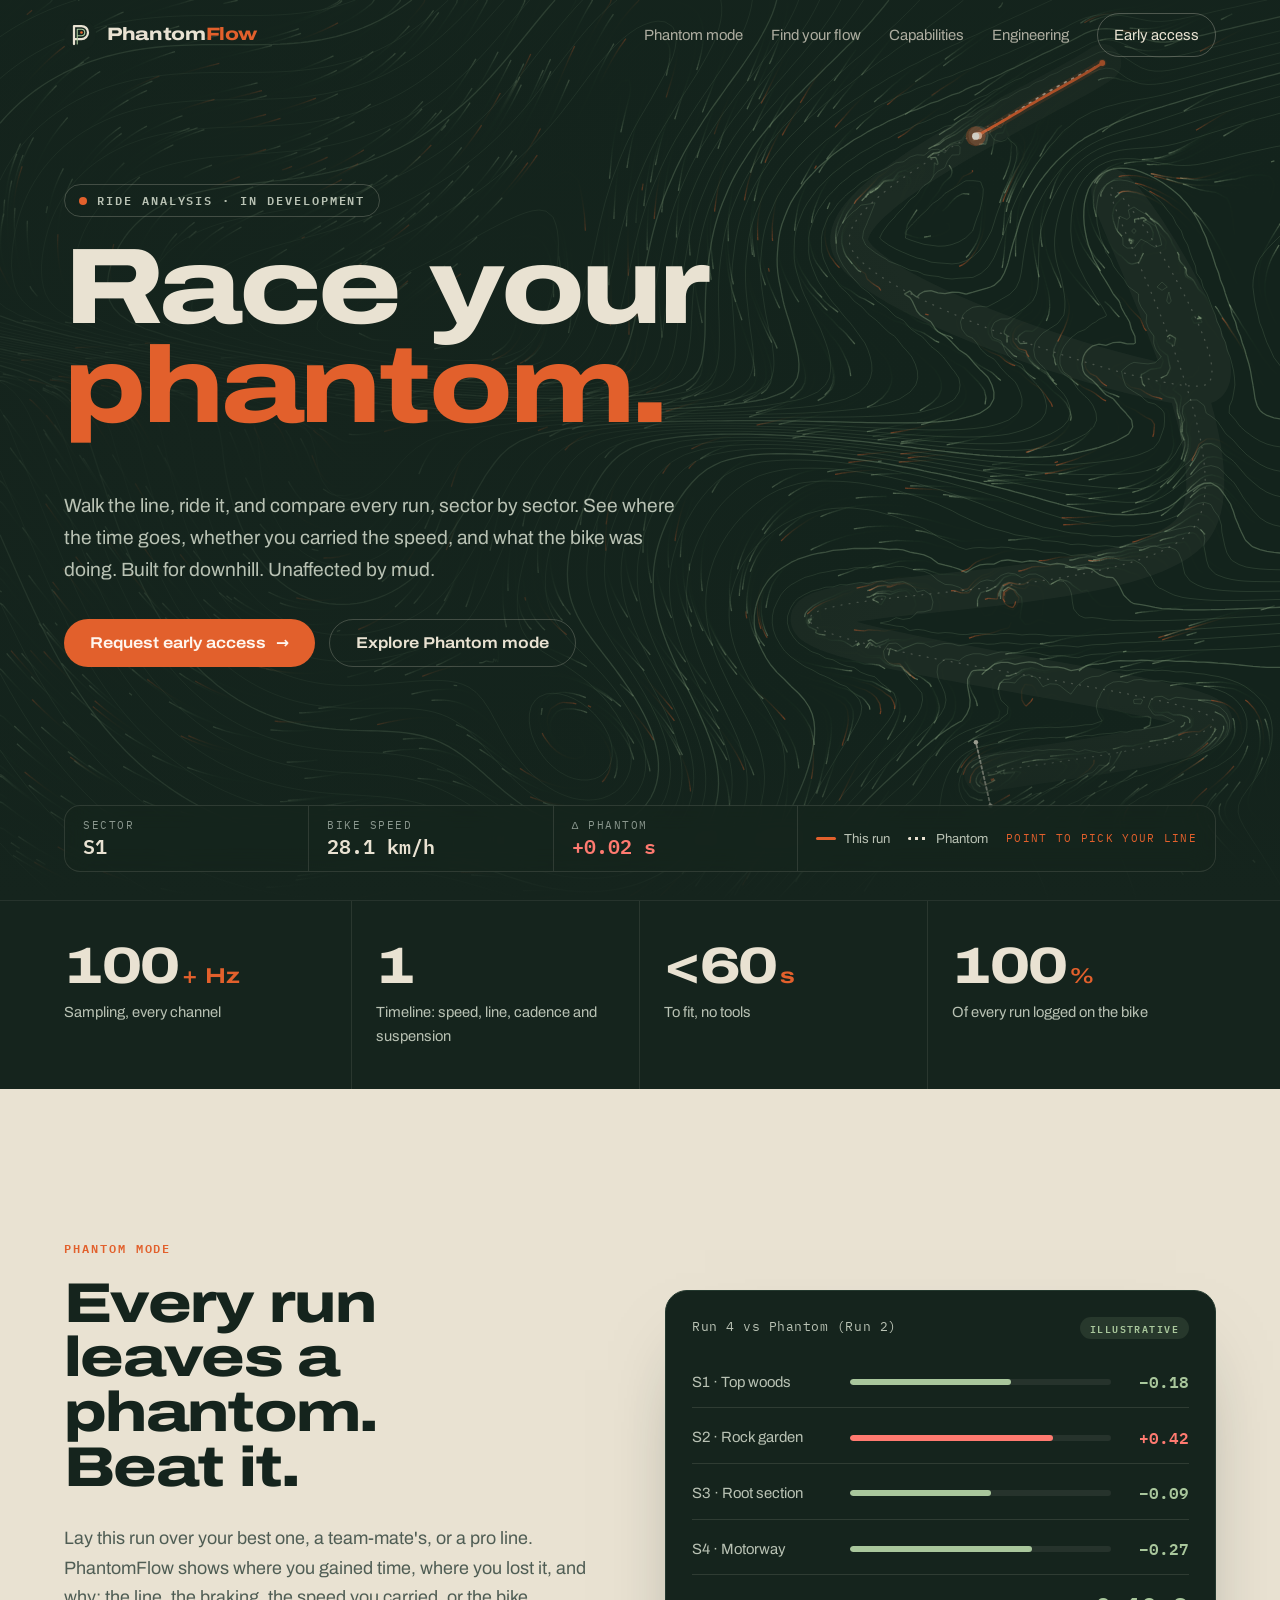
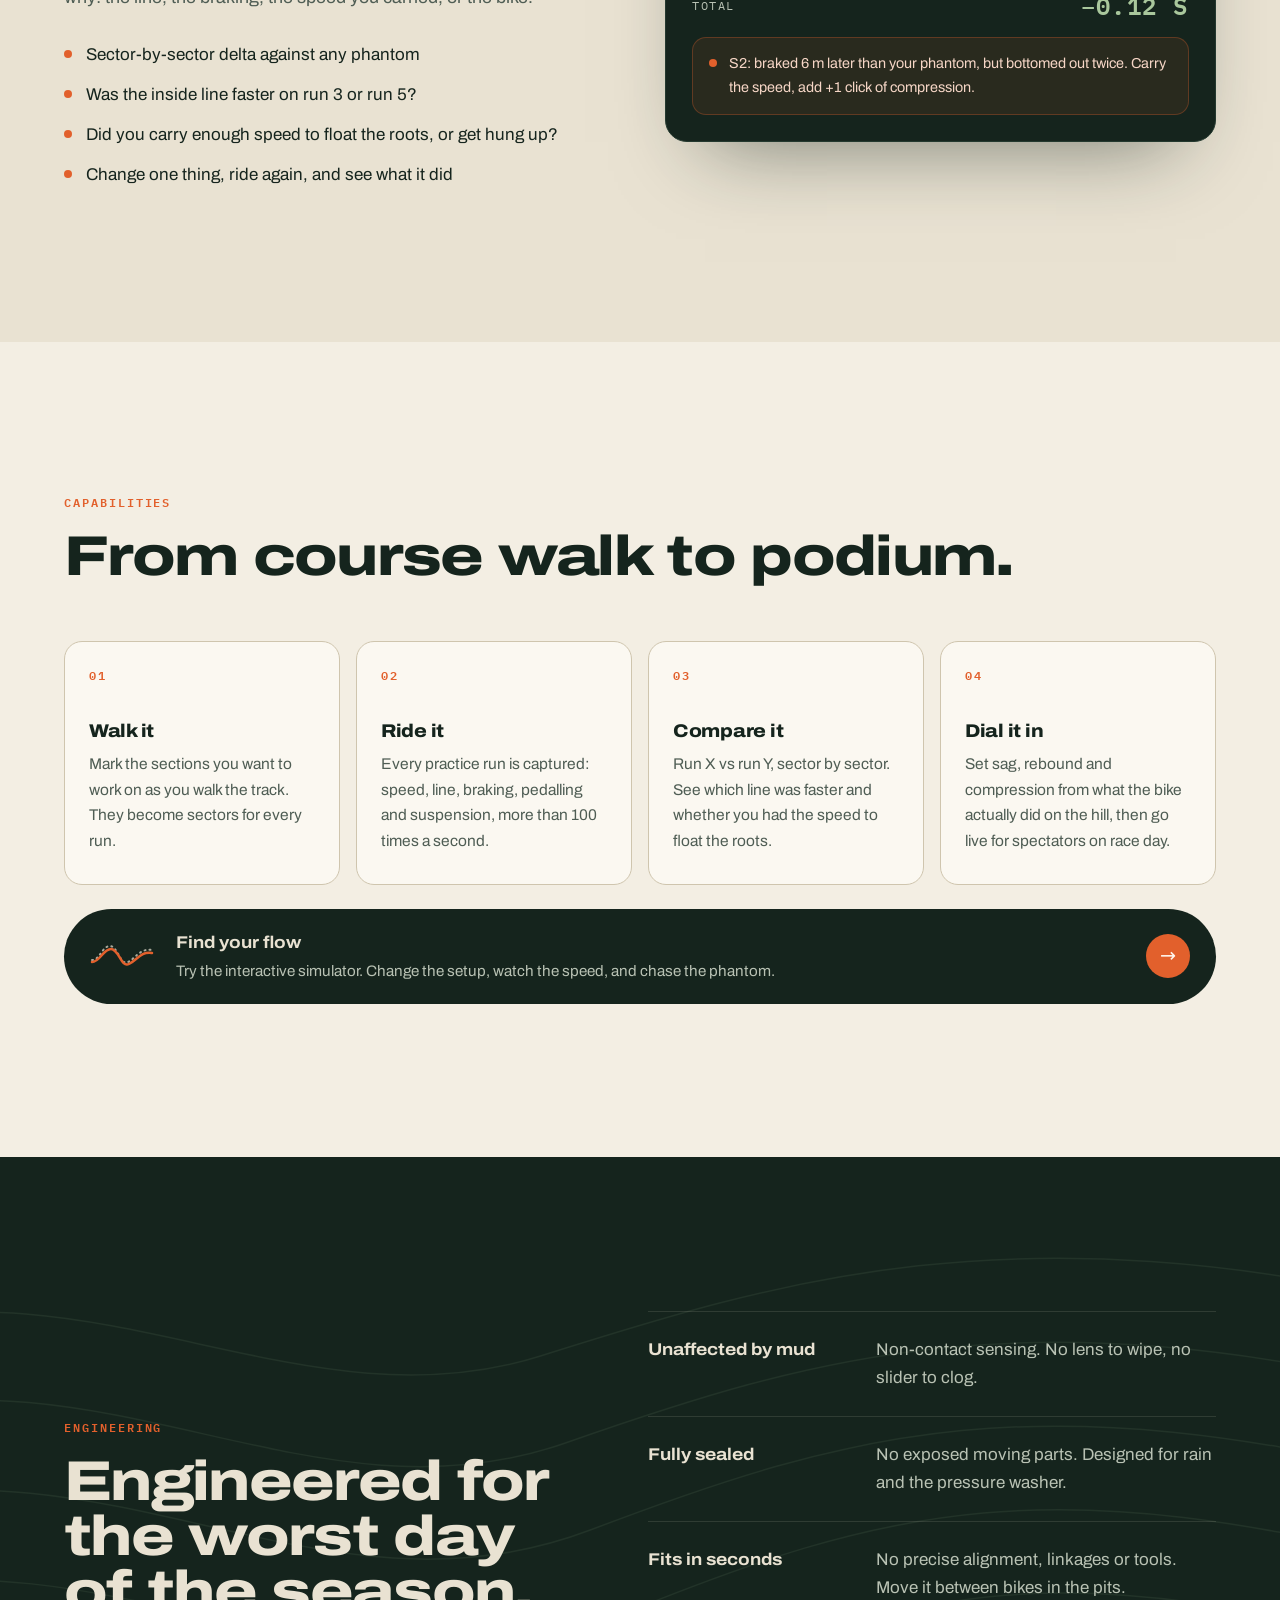
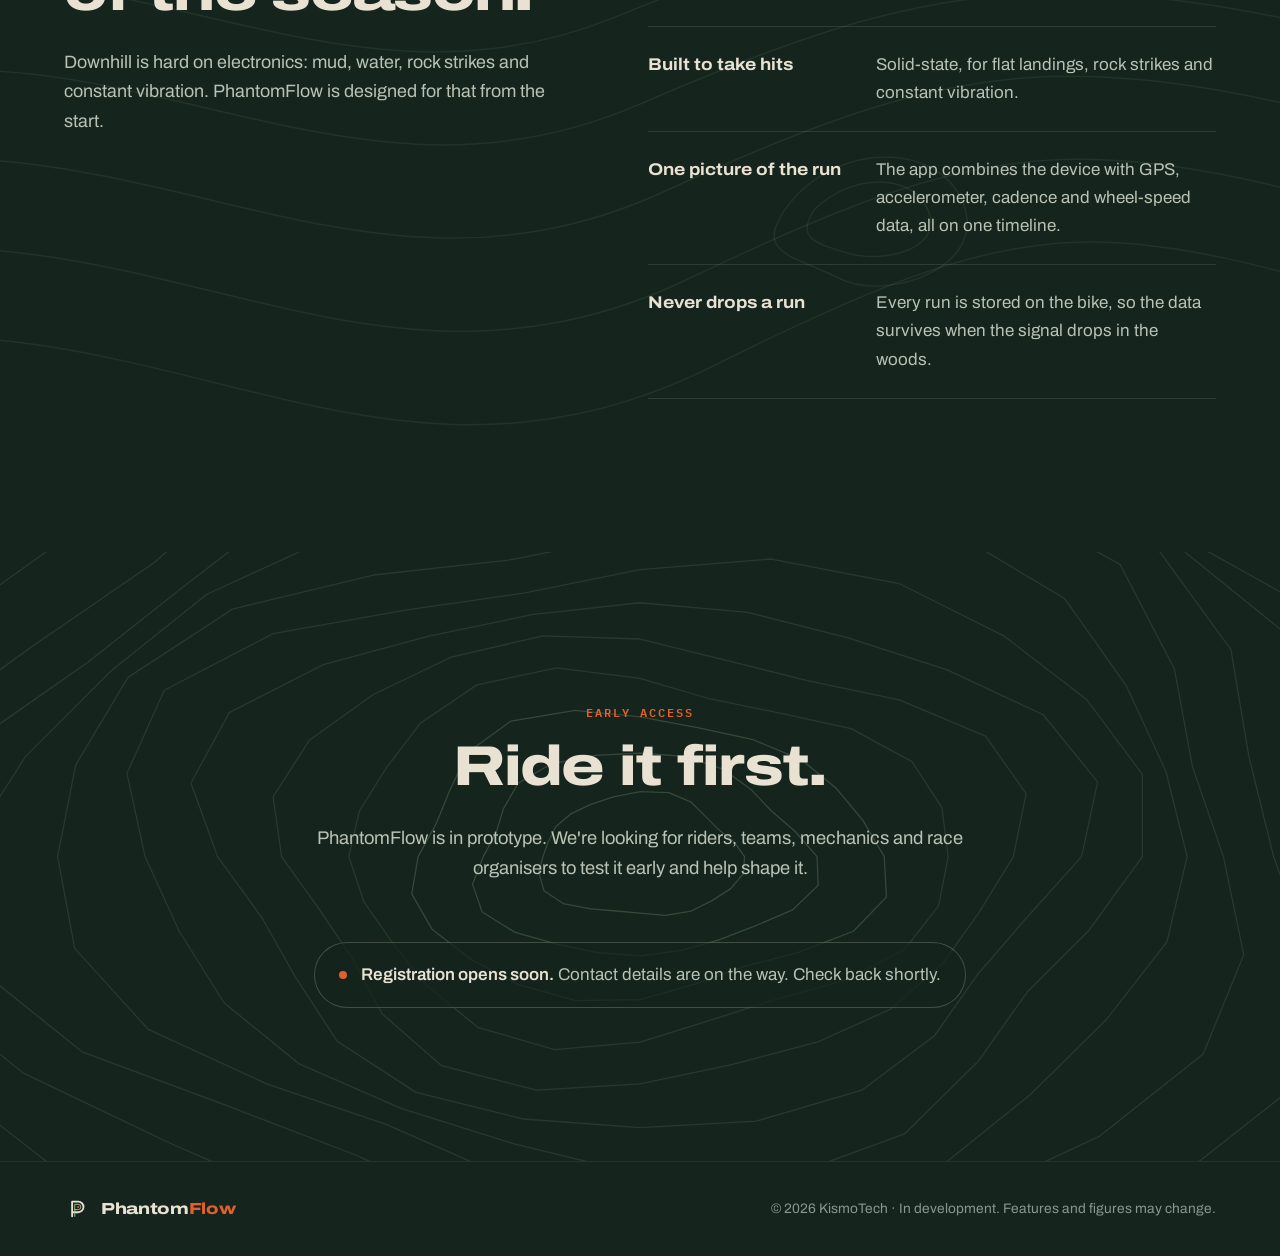
==== commit d7beb078: "Tag claim-bearing elements; document content governance - data-claim="C-NNN" on every claim-bearing " ====
--- a/site/index.html
+++ b/site/index.html
@@ -4,7 +4,7 @@
   <meta charset="utf-8">
   <meta name="viewport" content="width=device-width, initial-scale=1">
   <title>PhantomFlow · Race your phantom</title>
-  <meta name="description" content="PhantomFlow is next-generation ride analysis for downhill mountain biking. Compare every run sector by sector: speed, line, braking and suspension. Built for the mud. In development by KismoTech.">
+  <meta name="description" data-claim="C-001 C-003 C-008" content="PhantomFlow is next-generation ride analysis for downhill mountain biking. Compare every run sector by sector: speed, line, braking and suspension. Built for the mud. In development by KismoTech.">
   <meta name="theme-color" content="#15241D">
   <meta property="og:title" content="PhantomFlow · Race your phantom">
   <meta property="og:description" content="Next-generation ride analysis for downhill mountain biking. Race your phantom.">
@@ -44,9 +44,9 @@
       <div class="hero-vignette" aria-hidden="true"></div>
 
       <div class="wrap hero-inner">
-        <p class="kicker reveal"><span class="pulse" aria-hidden="true"></span> Ride analysis · In development</p>
-        <h1 id="hero-title" class="reveal">Race your<br><span class="gradient">phantom.</span></h1>
-        <p class="lede reveal">Walk the line, ride it, and compare every run, sector by sector. See where
+        <p class="kicker reveal" data-claim="C-001"><span class="pulse" aria-hidden="true"></span> Ride analysis · In development</p>
+        <h1 id="hero-title" class="reveal" data-claim="C-002">Race your<br><span class="gradient">phantom.</span></h1>
+        <p class="lede reveal" data-claim="C-003 C-008">Walk the line, ride it, and compare every run, sector by sector. See where
           the time goes, whether you carried the speed, and what the bike was doing. Built for downhill.
           Unaffected by mud.</p>
         <p class="hero-actions reveal">
@@ -70,17 +70,17 @@
     <!-- SPEC STRIP -->
     <section class="specs" aria-label="Key figures">
       <div class="wrap spec-grid">
-        <div class="spec reveal"><span class="spec-num">100<small>+ Hz</small></span><span class="spec-label">Sampling, every channel</span></div>
-        <div class="spec reveal"><span class="spec-num">1</span><span class="spec-label">Timeline: speed, line, cadence and suspension</span></div>
-        <div class="spec reveal"><span class="spec-num">&lt;60<small>s</small></span><span class="spec-label">To fit, no tools</span></div>
-        <div class="spec reveal"><span class="spec-num">100<small>%</small></span><span class="spec-label">Of every run logged on the bike</span></div>
+        <div class="spec reveal" data-claim="C-004"><span class="spec-num">100<small>+ Hz</small></span><span class="spec-label">Sampling, every channel</span></div>
+        <div class="spec reveal" data-claim="C-005"><span class="spec-num">1</span><span class="spec-label">Timeline: speed, line, cadence and suspension</span></div>
+        <div class="spec reveal" data-claim="C-006"><span class="spec-num">&lt;60<small>s</small></span><span class="spec-label">To fit, no tools</span></div>
+        <div class="spec reveal" data-claim="C-007"><span class="spec-num">100<small>%</small></span><span class="spec-label">Of every run logged on the bike</span></div>
       </div>
     </section>
 
     <!-- PHANTOM MODE -->
     <section id="phantom" class="section" aria-labelledby="phantom-title">
       <div class="wrap split">
-        <div class="split-copy">
+        <div class="split-copy" data-claim="C-002 C-003 C-015">
           <p class="eyebrow reveal">Phantom mode</p>
           <h2 id="phantom-title" class="reveal">Every run leaves a phantom.<br>Beat it.</h2>
           <p class="reveal">Lay this run over your best one, a team-mate's, or a pro line.
@@ -118,22 +118,22 @@
         <p class="eyebrow reveal">Capabilities</p>
         <h2 id="cap-title" class="reveal">From course walk to podium.</h2>
         <div class="cards">
-          <article class="card reveal">
+          <article class="card reveal" data-claim="C-013">
             <span class="card-idx">01</span>
             <h3>Walk it</h3>
             <p>Mark the sections you want to work on as you walk the track. They become sectors for every run.</p>
           </article>
-          <article class="card reveal">
+          <article class="card reveal" data-claim="C-014">
             <span class="card-idx">02</span>
             <h3>Ride it</h3>
             <p>Every practice run is captured: speed, line, braking, pedalling and suspension, more than 100 times a second.</p>
           </article>
-          <article class="card reveal">
+          <article class="card reveal" data-claim="C-003 C-015">
             <span class="card-idx">03</span>
             <h3>Compare it</h3>
             <p>Run X vs run Y, sector by sector. See which line was faster and whether you had the speed to float the roots.</p>
           </article>
-          <article class="card reveal">
+          <article class="card reveal" data-claim="C-016">
             <span class="card-idx">04</span>
             <h3>Dial it in</h3>
             <p>Set sag, rebound and compression from what the bike actually did on the hill, then go live for spectators on race day.</p>
@@ -175,12 +175,12 @@
             PhantomFlow is designed for that from the start.</p>
         </div>
         <ul class="ticks">
-          <li class="reveal"><strong>Unaffected by mud</strong><span>Non-contact sensing. No lens to wipe, no slider to clog.</span></li>
-          <li class="reveal"><strong>Fully sealed</strong><span>No exposed moving parts. Designed for rain and the pressure washer.</span></li>
-          <li class="reveal"><strong>Fits in seconds</strong><span>No precise alignment, linkages or tools. Move it between bikes in the pits.</span></li>
-          <li class="reveal"><strong>Built to take hits</strong><span>Solid-state, for flat landings, rock strikes and constant vibration.</span></li>
-          <li class="reveal"><strong>One picture of the run</strong><span>The app combines the device with GPS, accelerometer, cadence and wheel-speed data, all on one timeline.</span></li>
-          <li class="reveal"><strong>Never drops a run</strong><span>Every run is stored on the bike, so the data survives when the signal drops in the woods.</span></li>
+          <li class="reveal" data-claim="C-008"><strong>Unaffected by mud</strong><span>Non-contact sensing. No lens to wipe, no slider to clog.</span></li>
+          <li class="reveal" data-claim="C-009"><strong>Fully sealed</strong><span>No exposed moving parts. Designed for rain and the pressure washer.</span></li>
+          <li class="reveal" data-claim="C-010"><strong>Fits in seconds</strong><span>No precise alignment, linkages or tools. Move it between bikes in the pits.</span></li>
+          <li class="reveal" data-claim="C-011"><strong>Built to take hits</strong><span>Solid-state, for flat landings, rock strikes and constant vibration.</span></li>
+          <li class="reveal" data-claim="C-005 C-012"><strong>One picture of the run</strong><span>The app combines the device with GPS, accelerometer, cadence and wheel-speed data, all on one timeline.</span></li>
+          <li class="reveal" data-claim="C-007"><strong>Never drops a run</strong><span>Every run is stored on the bike, so the data survives when the signal drops in the woods.</span></li>
         </ul>
       </div>
     </section>
@@ -201,7 +201,7 @@
         <path d="M1277 400 L1294 513 L1273 636 L1157 738 L965 785 L772 790 L600 796 L421 805 L237 782 L81 715 L-37 623 L-125 518 L-154 400 L-88 288 L33 201 L145 124 L250 32 L402 -50 L600 -73 L792 -34 L952 30 L1093 100 L1203 189 L1257 293 L1277 400Z"/>
         <path d="M1395 400 L1369 525 L1305 647 L1183 754 L994 814 L787 823 L600 822 L407 837 L189 832 L0 764 L-105 647 L-146 521 L-161 400 L-133 281 L-42 175 L83 86 L216 -4 L384 -89 L600 -123 L810 -75 L967 14 L1100 96 L1242 175 L1356 277 L1395 400Z"/>
       </svg>
-      <div class="wrap access-inner reveal">
+      <div class="wrap access-inner reveal" data-claim="C-018">
         <p class="eyebrow">Early access</p>
         <h2 id="access-title">Ride it first.</h2>
         <p class="muted">PhantomFlow is in prototype. We're looking for riders, teams, mechanics and race
